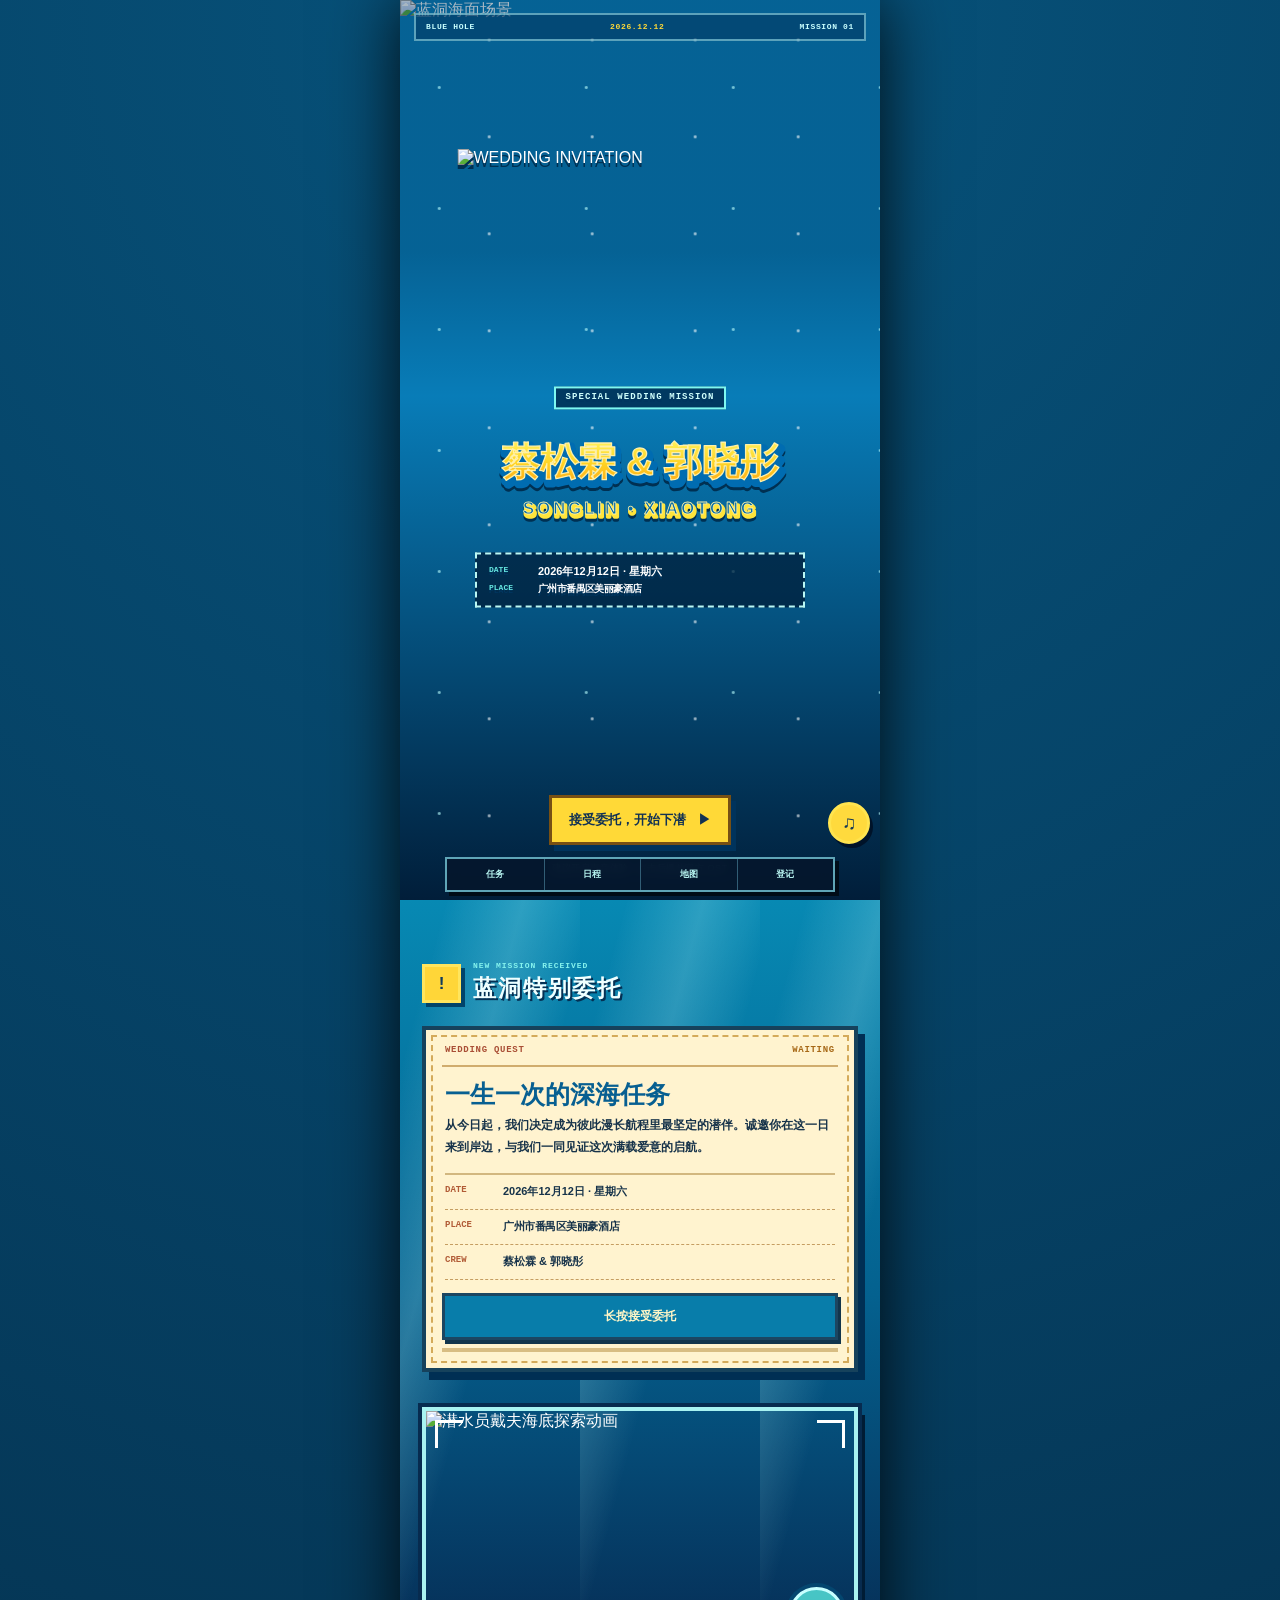
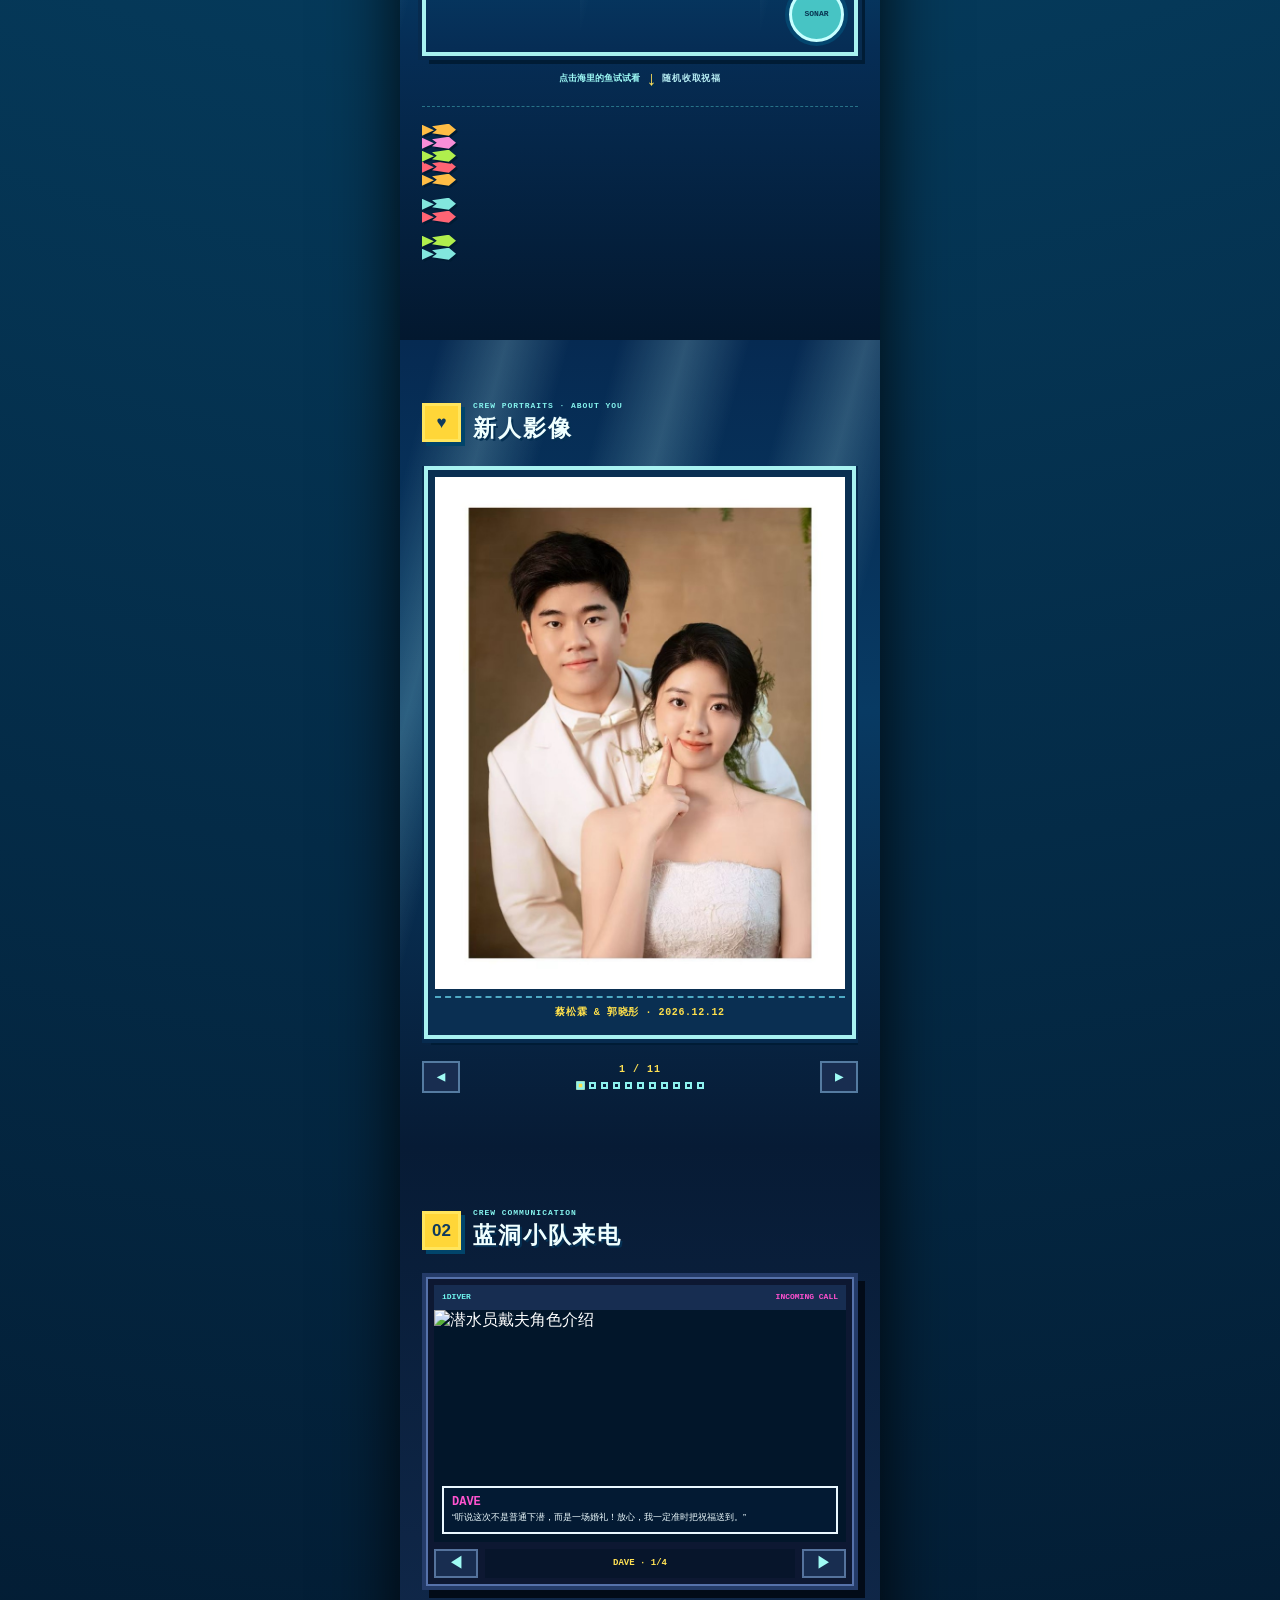
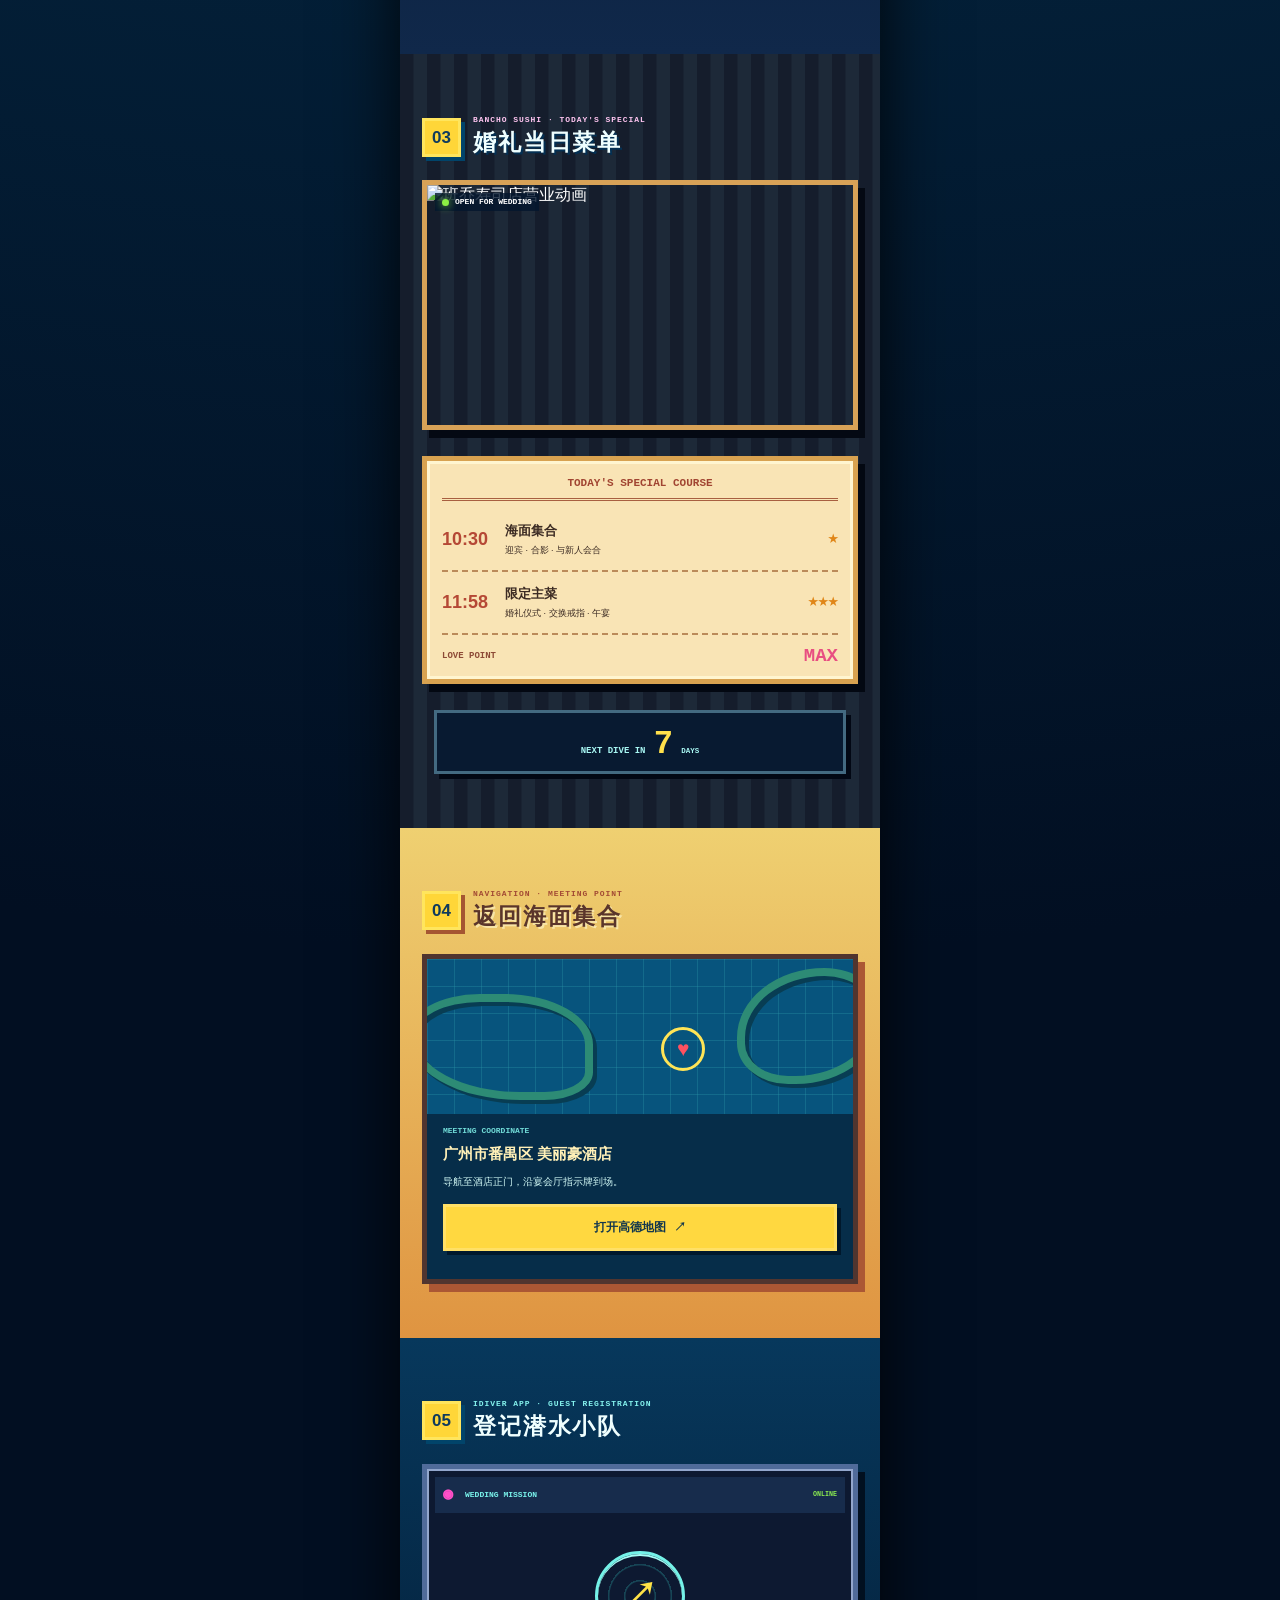
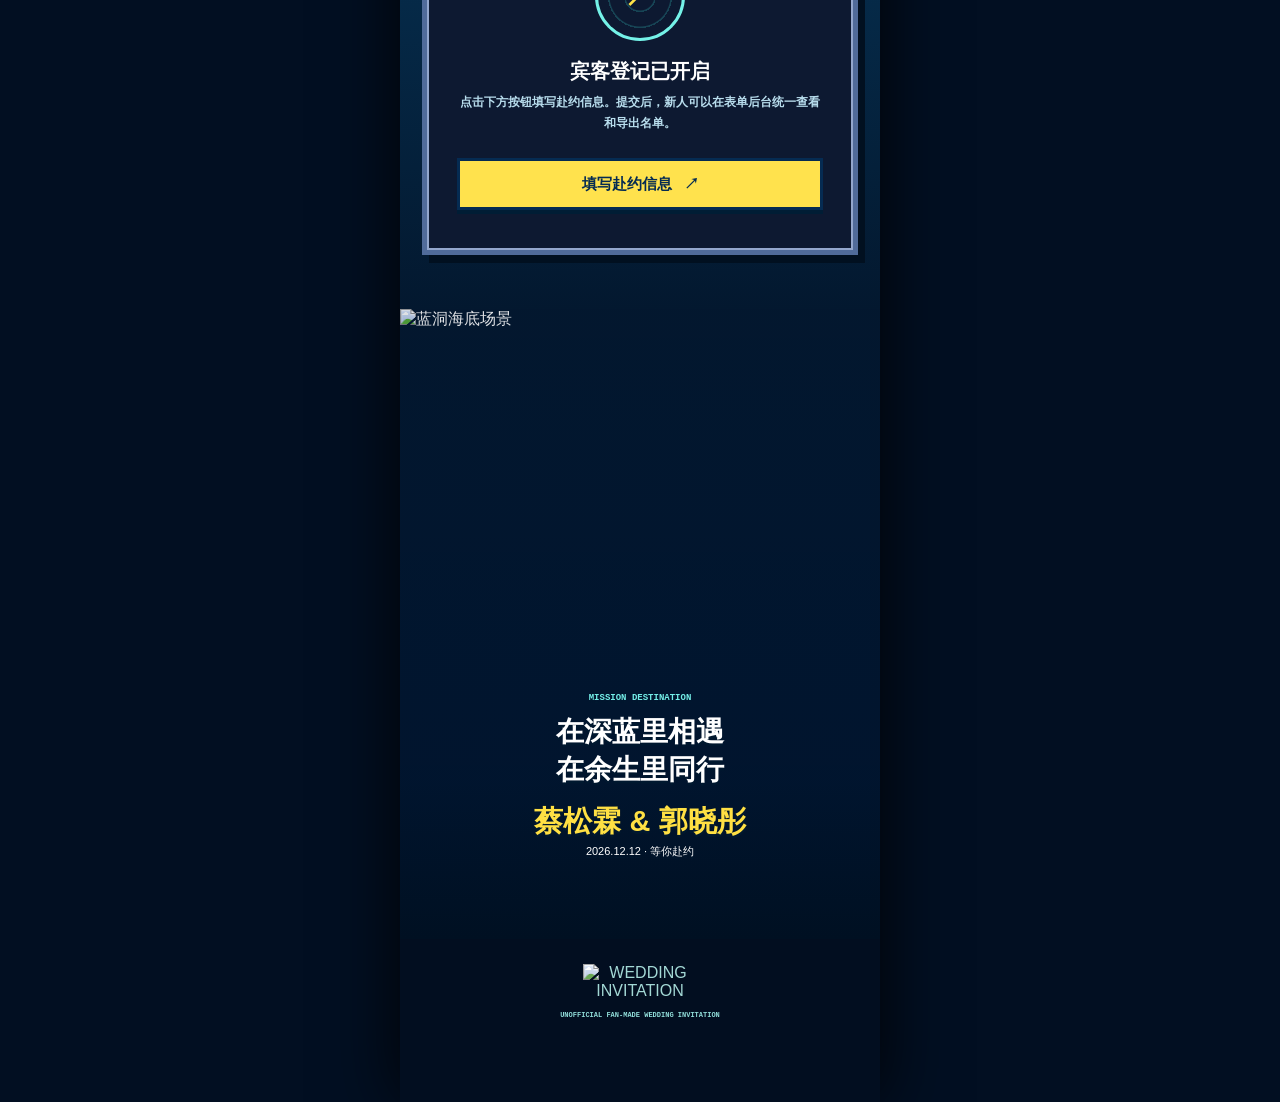
==== index.html @ 39862349 "feat: 相册扩充至 11 张并按场景顺序重排" ====
<!doctype html>
<html lang="zh-CN">
  <head>
    <meta charset="UTF-8" />
    <meta name="viewport" content="width=device-width, initial-scale=1.0, viewport-fit=cover" />
    <meta name="theme-color" content="#041a33" />
    <meta name="description" content="蓝洞特别委托：一份潜水冒险主题的互动婚礼邀请函。" />
    <meta property="og:type" content="website" />
    <meta property="og:title" content="BLUE HOLE WEDDING｜互动婚礼请柬" />
    <meta property="og:description" content="潜入蓝洞，接受一场关于爱与相聚的特别委托。" />
    <meta property="og:url" content="https://moyaakov.github.io/dave-diver-wedding-invitation/" />
    <meta property="og:image" content="https://moyaakov.github.io/dave-diver-wedding-invitation/assets/wedding-invitation-logo.png" />
    <meta property="og:image:alt" content="WEDDING INVITATION" />
    <meta name="twitter:card" content="summary_large_image" />
    <meta name="twitter:title" content="BLUE HOLE WEDDING｜互动婚礼请柬" />
    <meta name="twitter:description" content="潜入蓝洞，接受一场关于爱与相聚的特别委托。" />
    <meta name="twitter:image" content="https://moyaakov.github.io/dave-diver-wedding-invitation/assets/wedding-invitation-logo.png" />
    <title>BLUE HOLE WEDDING｜互动婚礼请柬</title>
    <link rel="canonical" href="https://moyaakov.github.io/dave-diver-wedding-invitation/" />
    <link rel="icon" type="image/png" href="./assets/wedding-invitation-logo.png" />
    <link rel="stylesheet" href="./style.css" />
    <script type="module" src="./app.js"></script>
  </head>
  <body>
    <main class="phone-shell">
      <section class="hero" id="top">
        <img class="hero-art" src="./assets/dave-key-art-clean.png" alt="蓝洞海面场景" />
        <div class="hero-shade"></div><div class="surface-glitter" aria-hidden="true"></div>
        <div class="hero-hud"><span>BLUE HOLE</span><b>2026.12.12</b><span>MISSION 01</span></div>
        <div class="hero-brand"><img src="./assets/wedding-invitation-logo.png" alt="WEDDING INVITATION" /></div>
        <div class="hero-copy">
          <p class="mission-code">SPECIAL WEDDING MISSION</p>
          <img class="hero-names" src="./assets/demo-wedding-names.svg" alt="蔡松霖与郭晓彤，Songlin 与 Xiaotong" />
          <div class="mission-ticket"><span>DATE</span><b>2026年12月12日 · 星期六</b><span>PLACE</span><b class="hero-venue">广州市番禺区美丽豪酒店</b></div>
        </div>
        <button class="dive-button" id="start-mission" type="button"><span>接受委托，开始下潜</span><b>▶</b></button>
        <p class="start-note">建议开启声音体验 · 点击后播放官方 OST</p>
      </section>

      <div class="game-hud" aria-hidden="true">
        <div class="depth"><small>DEPTH</small><b id="depth-value">0</b><span>M</span></div>
        <div class="oxygen"><span>O₂</span><i><b id="oxygen-fill"></b></i></div>
        <div class="caught"><span>🐟</span><b id="fish-count">0</b><small>/ 5</small></div>
      </div>

      <section class="underwater story-section" id="briefing">
        <div class="water-rays" aria-hidden="true"></div><div class="bubble-field" aria-hidden="true"></div>
        <header class="section-title reveal"><span>!</span><div><p>NEW MISSION RECEIVED</p><h2>蓝洞特别委托</h2></div></header>
        <article class="mission-card reveal">
          <div class="card-top"><span>WEDDING QUEST</span><b id="quest-status">WAITING</b></div>
          <h3>一生一次的深海任务</h3>
          <p>从今日起，我们决定成为彼此漫长航程里最坚定的潜伴。诚邀你在这一日来到岸边，与我们一同见证这次满载爱意的启航。</p>
          <dl><div><dt>DATE</dt><dd>2026年12月12日 · 星期六</dd></div><div><dt>PLACE</dt><dd class="venue-one-line">广州市番禺区美丽豪酒店</dd></div><div><dt>CREW</dt><dd>蔡松霖 & 郭晓彤</dd></div></dl>
          <button class="accept-button" id="accept-quest" type="button">长按接受委托</button><div class="hold-progress" aria-hidden="true"><i></i></div>
        </article>
        <div class="mission-complete" id="mission-complete" role="status" aria-live="polite"><b>MISSION ACCEPTED</b><span>赴约任务已加入清单</span></div>
        <div class="exploration-frame reveal">
          <img src="./assets/sea-exploration.webp" alt="潜水员戴夫海底探索动画" /><div class="camera-corners" aria-hidden="true"></div>
          <button class="sonar-button" id="sonar-button" type="button" aria-label="释放声呐">SONAR</button><div class="sonar-field" aria-hidden="true"></div>
        </div>
        <p class="scene-caption reveal fish-caption">点击海里的鱼试试看 <b class="fish-arrow" aria-hidden="true">↓</b><small>随机收取祝福</small></p><div class="fish-field" id="fish-field" aria-label="可以捕捉的像素鱼"></div>
      </section>

      <section class="album-section story-section" id="album">
        <div class="water-rays" aria-hidden="true"></div>
        <header class="section-title reveal"><span>♥</span><div><p>CREW PORTRAITS · ABOUT YOU</p><h2>新人影像</h2></div></header>
        <div class="album-frame reveal">
          <div class="album-track" id="album-track" role="region" aria-label="新人照片，可左右滑动" tabindex="0">
            <figure class="album-slide" style="--photo-position:center 22%"><img src="./assets/couple-portrait.jpg" alt="蔡松霖与郭晓彤的近景婚纱合影" loading="lazy" decoding="async" /><figcaption>蔡松霖 &amp; 郭晓彤 · 2026.12.12</figcaption></figure>
            <figure class="album-slide" style="--photo-position:center 25%"><img src="./assets/couple-bouquet.webp" alt="蔡松霖与郭晓彤手持捧花的室内合影" loading="lazy" decoding="async" /><figcaption>花与绿意 · 与你同行</figcaption></figure>
            <figure class="album-slide" style="--photo-position:center 35%"><img src="./assets/couple-chapel.webp" alt="蔡松霖与郭晓彤在白色教堂布景前的婚纱照" loading="lazy" decoding="async" /><figcaption>白色教堂 · 一生一次</figcaption></figure>
            <figure class="album-slide" style="--photo-position:center 25%"><img src="./assets/couple-standing.jpg" alt="蔡松霖与郭晓彤并肩而立的婚纱照" loading="lazy" decoding="async" /><figcaption>并肩 · 等你赴约</figcaption></figure>
            <figure class="album-slide" style="--photo-position:center 25%"><img src="./assets/couple-arch-lean.webp" alt="蔡松霖与郭晓彤在双拱窗前相依的婚纱照" loading="lazy" decoding="async" /><figcaption>拱窗下的约定</figcaption></figure>
            <figure class="album-slide" style="--photo-position:center 35%"><img src="./assets/couple-clocktower.webp" alt="蔡松霖与郭晓彤在钟楼建筑前的婚纱照" loading="lazy" decoding="async" /><figcaption>钟楼前 · 定格此刻</figcaption></figure>
            <figure class="album-slide" style="--photo-position:center 25%"><img src="./assets/couple-arch-seated.webp" alt="蔡松霖与郭晓彤坐在双拱窗长椅上的婚纱照" loading="lazy" decoding="async" /><figcaption>长椅上的午后</figcaption></figure>
            <figure class="album-slide" style="--photo-position:center 25%"><img src="./assets/couple-play.jpg" alt="蔡松霖与郭晓彤互相指着的俏皮婚纱照" loading="lazy" decoding="async" /><figcaption>一点俏皮 · 十分欢喜</figcaption></figure>
            <figure class="album-slide" style="--photo-position:center 40%"><img src="./assets/couple-curtain.webp" alt="郭晓彤拖着长纱裙摆与蔡松霖的背影合影" loading="lazy" decoding="async" /><figcaption>白纱漫过台阶</figcaption></figure>
            <figure class="album-slide" style="--photo-position:center 30%"><img src="./assets/bride-lawn.webp" alt="郭晓彤在草坪上扬起头纱的婚纱照" loading="lazy" decoding="async" /><figcaption>草坪上 · 风也祝福</figcaption></figure>
            <figure class="album-slide" style="--photo-position:center 30%"><img src="./assets/bride-fridge.webp" alt="郭晓彤手持鲜花站在布满花的冰箱前" loading="lazy" decoding="async" /><figcaption>把花和欢喜都藏进日常</figcaption></figure>
          </div>
        </div>
        <div class="album-controls reveal">
          <button class="album-arrow album-prev" type="button" data-album="prev" aria-label="上一张照片">◀</button>
          <div><output id="album-index" aria-live="polite">1 / 11</output><div class="album-dots" id="album-dots" aria-hidden="true"></div></div>
          <button class="album-arrow album-next" type="button" data-album="next" aria-label="下一张照片">▶</button>
        </div>
      </section>

      <section class="crew-section story-section" id="crew">
        <header class="section-title reveal"><span>02</span><div><p>CREW COMMUNICATION</p><h2>蓝洞小队来电</h2></div></header>
        <div class="crew-phone reveal">
          <div class="phone-top"><span>iDIVER</span><b>INCOMING CALL</b></div>
          <div class="crew-slides" id="crew-slides">
            <article class="crew-slide is-active" data-name="DAVE"><img src="./assets/dave-character.webp" alt="潜水员戴夫角色介绍" /><p><b>DAVE</b>“听说这次不是普通下潜，而是一场婚礼！放心，我一定准时把祝福送到。”</p></article>
            <article class="crew-slide" data-name="BANCHO"><img src="./assets/bancho.webp" alt="班乔角色介绍" /><p><b>BANCHO</b>“真正重要的日子，值得一席认真准备的料理。今日菜单：幸福，无限供应。”</p></article>
            <article class="crew-slide" data-name="COBRA"><img src="./assets/cobra.webp" alt="柯布拉角色介绍" /><p><b>COBRA</b>“船已备好，坐标已确认。12月12日，我们在番禺美丽豪酒店集合！”</p></article>
            <article class="crew-slide" data-name="BACON"><img src="./assets/bacon.webp" alt="培根博士角色介绍" /><p><b>DR. BACON</b>“根据我的研究，这将是蓝洞幸福指数最高的一天。请务必亲自参与观察。”</p></article>
          </div>
          <div class="crew-controls"><button type="button" data-crew="prev" aria-label="上一位小队成员">◀</button><output id="crew-name">DAVE · 1/4</output><button type="button" data-crew="next" aria-label="下一位小队成员">▶</button></div>
        </div>
      </section>

      <section class="schedule-section story-section" id="schedule">
        <header class="section-title light reveal"><span>03</span><div><p>BANCHO SUSHI · TODAY'S SPECIAL</p><h2>婚礼当日菜单</h2></div></header>
        <div class="restaurant-screen reveal"><img src="./assets/sushi-service.webp" alt="班乔寿司店营业动画" /><div class="restaurant-status"><i></i><span>OPEN FOR WEDDING</span></div></div>
        <div class="menu-board reveal">
          <p class="board-title">TODAY'S SPECIAL COURSE</p>
          <article><time>10:30</time><div><b>海面集合</b><span>迎宾 · 合影 · 与新人会合</span></div><strong>★</strong></article>
          <article><time>11:58</time><div><b>限定主菜</b><span>婚礼仪式 · 交换戒指 · 午宴</span></div><strong>★★★</strong></article>
          <div class="menu-total"><span>LOVE POINT</span><b>MAX</b></div>
        </div>
        <div class="countdown-card reveal"><span>NEXT DIVE IN</span><b id="days-count">--</b><small>DAYS</small></div>
      </section>

      <section class="arrival story-section" id="arrival">
        <header class="section-title reveal"><span>04</span><div><p>NAVIGATION · MEETING POINT</p><h2>返回海面集合</h2></div></header>
        <article class="map-console reveal">
          <div class="map-grid" aria-hidden="true"></div><div class="map-pulse" aria-hidden="true"><i></i><b>♥</b></div>
          <p class="coordinate">MEETING COORDINATE</p><h3>广州市番禺区 美丽豪酒店</h3><p>导航至酒店正门，沿宴会厅指示牌到场。</p>
          <a href="https://uri.amap.com/search?keyword=%E7%BE%8E%E4%B8%BD%E8%B1%AA%E9%85%92%E5%BA%97%20%E7%95%AA%E7%A6%BA%E5%8C%BA%20%E5%B9%BF%E5%B7%9E" target="_blank" rel="noopener noreferrer">打开高德地图 <span>↗</span></a>
        </article>
      </section>

      <section class="rsvp-section story-section" id="rsvp">
        <header class="section-title reveal"><span>05</span><div><p>IDIVER APP · GUEST REGISTRATION</p><h2>登记潜水小队</h2></div></header>
        <div class="rsvp-phone reveal">
          <div class="app-bar"><span>◉</span><b>WEDDING MISSION</b><small>ONLINE</small></div>
          <form id="rsvp-form" novalidate>
            <p class="demo-notice">DEMO MODE · 登记内容只保存在当前浏览器，不会上传到服务器</p>
            <label><span>宾客姓名 <b>*</b></span><input name="guestName" maxlength="30" autocomplete="name" required placeholder="请输入姓名" /></label>
            <label><span>出席人数 <b>*</b></span><select name="partySize"><option value="1">1 人</option><option value="2">2 人</option><option value="3">3 人</option><option value="4">4 人</option><option value="5">5 人</option><option value="6">6 人</option></select></label>
            <fieldset id="accommodation-field"><legend>是否需要住宿 <b>*</b></legend><div class="choice-row"><label><input type="radio" name="needsAccommodation" value="no" checked /><span>不需要</span></label><label><input type="radio" name="needsAccommodation" value="yes" /><span>需要住宿</span></label></div></fieldset>
            <div class="date-fields" id="accommodation-dates" hidden><label><span>入住时间</span><input type="datetime-local" name="checkInAt" value="2030-09-30T14:00" /></label><label><span>退房时间</span><input type="datetime-local" name="checkOutAt" value="2030-10-01T12:00" /></label></div>
            <label><span>联系电话</span><input name="phone" maxlength="20" inputmode="tel" autocomplete="tel" placeholder="方便新人联系（选填）" /></label>
            <label><span>发送给新人的声呐留言</span><textarea name="message" maxlength="200" rows="4" placeholder="写一句祝福吧（选填）"></textarea><small><output id="message-count">0</output>/200</small></label>
            <p class="form-error" id="rsvp-error" role="alert" hidden></p><button class="submit-button" type="submit"><span>保存赴约信息</span><b>▶</b></button>
          </form>
          <div class="rsvp-success" id="rsvp-success" tabindex="-1" hidden><div class="success-radar"><i></i><b>✓</b></div><h3 id="rsvp-success-title">登记成功</h3><p id="rsvp-success-summary"></p><button id="rsvp-edit" type="button">修改登记信息</button></div>
          <div class="rsvp-external" id="rsvp-external" hidden><div class="success-radar"><i></i><b>↗</b></div><h3>宾客登记已开启</h3><p>点击下方按钮填写赴约信息。提交后，新人可以在表单后台统一查看和导出名单。</p><a id="rsvp-external-link" href="#" target="_blank" rel="noopener noreferrer">填写赴约信息 <span>↗</span></a></div>
        </div>
      </section>

      <section class="ending story-section"><img src="./assets/dave-dive.webp" alt="蓝洞海底场景" /><div class="ending-copy reveal"><p>MISSION DESTINATION</p><h2>在深蓝里相遇<br />在余生里同行</h2><b>蔡松霖 & 郭晓彤</b><span>2026.12.12 · 等你赴约</span></div></section>
      <footer><img src="./assets/wedding-invitation-logo.png" alt="WEDDING INVITATION" /><p>UNOFFICIAL FAN-MADE WEDDING INVITATION</p></footer>
    </main>

    <nav class="quick-nav" aria-label="快捷导航"><a href="#briefing">任务</a><a href="#schedule">日程</a><a href="#arrival">地图</a><a href="#rsvp">登记</a></nav>
    <div class="music-dock">
      <audio id="official-bgm" preload="metadata" loop playsinline src="https://audio-ssl.itunes.apple.com/itunes-assets/AudioPreview221/v4/81/7c/fc/817cfcb4-e07a-c9ee-21cc-2fe61ff00906/mzaf_12705664676681936623.plus.aac.p.m4a"></audio>
      <p id="music-hint">点击播放/关闭官方音乐</p><button id="music-toggle" type="button" aria-pressed="false" aria-label="播放官方背景音乐"><span>♫</span></button>
    </div>
  </body>
</html>
---- style.css ----
:root{--deep:#03162c;--navy:#062a4b;--sea:#027ba9;--cyan:#39e6e1;--yellow:#ffd937;--paper:#fff3cf;--pixel-shadow:4px 4px 0 #031a35}*{box-sizing:border-box}html{scroll-behavior:smooth;background:var(--deep)}body{margin:0;background:radial-gradient(circle at 50% 0,#07547d,#020f22 70%);color:#fff;font-family:"Arial Narrow","Microsoft YaHei",sans-serif;-webkit-font-smoothing:none}button,input,select,textarea{font:inherit}button,a{-webkit-tap-highlight-color:transparent}img{display:block;max-width:100%}.phone-shell{width:min(100%,480px);margin:auto;overflow:hidden;background:#063d66;box-shadow:0 0 65px #000d}.hero{position:relative;min-height:100svh;overflow:hidden;background:#087eba}.hero-art{position:absolute;inset:0;width:100%;height:100%;object-fit:cover}.hero-shade{position:absolute;inset:0;background:linear-gradient(#002c4d57 0 28%,#002d4d05 44%,#00152eea 100%)}.surface-glitter{position:absolute;inset:0;opacity:.6;background-image:radial-gradient(circle,#fff 0 1px,transparent 2px),radial-gradient(circle,#baffff 0 1px,transparent 2px);background-position:10% 11%,78% 19%;background-size:103px 97px,147px 121px;animation:glitter 2.4s steps(2) infinite}.hero-hud{position:absolute;z-index:2;top:max(13px,env(safe-area-inset-top));left:14px;right:14px;display:flex;justify-content:space-between;align-items:center;padding:8px 10px;border:2px solid #b6fbff80;color:#c9ffff;background:#023a6399;font:800 8px/1 monospace;letter-spacing:.08em}.hero-hud b{color:var(--yellow)}.hero-copy{position:absolute;z-index:2;top:49%;left:18px;right:18px;transform:translateY(-25%);text-align:center;text-shadow:0 3px #00365f}.official-logo{width:min(52vw,245px);margin:0 auto 9px;filter:drop-shadow(0 5px 0 #003052)}.mission-code{display:inline-block;margin:0;padding:5px 9px;border:2px solid #7ef8f1;color:#cffffc;background:#002f53db;font:900 9px/1 monospace;letter-spacing:.12em}.hero h1{margin:15px 0 7px;color:var(--yellow);font:900 clamp(36px,11.2vw,54px)/.9 Impact,"Arial Black",sans-serif;letter-spacing:.035em;-webkit-text-stroke:2px #8a5011;text-shadow:0 4px #ff992c,0 8px #052b52}.hero h1 span{color:#fff6b4;font-size:.62em;vertical-align:middle}.hero-cn{margin:0;color:#fff;font-size:15px;font-weight:900;letter-spacing:.16em}.mission-ticket{display:grid;grid-template-columns:42px 1fr;gap:4px 7px;width:min(92%,330px);margin:17px auto 0;padding:10px 12px;border:2px dashed #bbf8f4;background:#001d38bd;text-align:left}.mission-ticket span{color:#65e6e0;font:900 8px/1.5 monospace}.mission-ticket b{font-size:11px;line-height:1.3}.dive-button{position:absolute;z-index:4;bottom:max(55px,calc(env(safe-area-inset-bottom) + 48px));left:50%;display:flex;gap:12px;align-items:center;transform:translateX(-50%);width:max-content;padding:13px 17px;border:3px solid #775014;color:#123253;background:var(--yellow);box-shadow:5px 6px #00335c;font-size:13px;font-weight:900;cursor:pointer;animation:buttonPulse 1.5s steps(2) infinite}.start-note{position:absolute;z-index:3;bottom:max(25px,calc(env(safe-area-inset-bottom) + 17px));left:0;right:0;margin:0;color:#c7fbff;text-align:center;font-size:9px;letter-spacing:.06em}.game-hud{position:fixed;z-index:18;top:max(8px,env(safe-area-inset-top));left:50%;display:flex;align-items:center;justify-content:space-between;width:min(calc(100% - 16px),464px);padding:7px 10px;border:2px solid #8df2ef70;background:#001b36d9;backdrop-filter:blur(5px);transform:translateX(-50%) translateY(-140%);transition:transform .4s;pointer-events:none}.game-hud.is-visible{transform:translateX(-50%) translateY(0)}.depth,.caught{display:flex;align-items:baseline;color:#9af5f2;font:800 8px/1 monospace}.depth b{margin-left:5px;color:#fff;font-size:17px}.depth span,.caught small{margin-left:2px}.oxygen{display:flex;gap:6px;align-items:center;color:#f3f5dd;font:900 10px/1 monospace}.oxygen i{width:106px;height:10px;border:2px solid #fff;background:#3c4565}.oxygen b{display:block;width:100%;height:100%;background:linear-gradient(90deg,#8deb3a,#f9e931);transform-origin:left}.caught b{margin-left:5px;color:#fff;font-size:15px}.story-section{position:relative;padding:62px 22px 54px;overflow:hidden}.underwater{min-height:980px;background:linear-gradient(#0789b3 0,#04618f 38%,#062d55 72%,#03182f)}.water-rays{position:absolute;inset:0;background:linear-gradient(105deg,transparent 10%,#c6ffff32 27%,transparent 43%) 0 0/180px 100% repeat-x;animation:rays 9s linear infinite;pointer-events:none}.bubble-field i{position:absolute;bottom:-30px;width:8px;height:8px;border:2px solid #bffcff;border-radius:50%;opacity:.6;animation:rise var(--duration,7s) linear var(--delay,0s) infinite}.section-title{position:relative;z-index:2;display:flex;gap:12px;align-items:center;margin-bottom:22px}.section-title>span{display:grid;place-items:center;width:39px;height:39px;border:3px solid #ffe55d;color:#103b5d;background:#ffd638;box-shadow:4px 4px #01446a;font:900 17px/1 Impact,sans-serif}.section-title p{margin:0 0 3px;color:#85f3ee;font:900 8px/1 monospace;letter-spacing:.12em}.section-title h2{margin:0;color:#efffff;font-size:23px;letter-spacing:.08em;text-shadow:2px 2px #043053}.mission-card{position:relative;z-index:2;padding:16px;border:4px solid #16425c;color:#17334a;background:var(--paper);box-shadow:7px 8px #002f54}.mission-card::after{content:"";position:absolute;inset:5px;border:2px dashed #d4aa5a;pointer-events:none}.card-top{position:relative;z-index:1;display:flex;justify-content:space-between;padding:0 3px 10px;border-bottom:2px solid #d0ac6d;color:#a94e35;font:900 9px/1 monospace;letter-spacing:.08em}.card-top b{color:#a76816}.mission-card h3{position:relative;z-index:1;margin:15px 3px 8px;color:#075f91;font:900 25px/1 Impact,"Arial Black",sans-serif}.mission-card>p{position:relative;z-index:1;margin:0 3px 15px;font-size:12px;line-height:1.8;font-weight:700}.mission-card dl{position:relative;z-index:1;margin:0 3px;border-top:2px solid #d2b77f}.mission-card dl div{display:grid;grid-template-columns:52px 1fr;gap:6px;padding:9px 0;border-bottom:1px dashed #c59d61}.mission-card dt{color:#b15b36;font:900 9px/1.5 monospace}.mission-card dd{margin:0;font-size:11px;line-height:1.45;font-weight:900}.venue-one-line{white-space:nowrap;font-size:clamp(8.5px,2.45vw,11px)!important;letter-spacing:-.04em}.accept-button{position:relative;z-index:2;width:100%;margin-top:13px;padding:12px;border:3px solid #1c4661;color:#fff6c7;background:#087daa;box-shadow:3px 4px #12354c;font-size:12px;font-weight:900;cursor:pointer}.hold-progress{position:relative;z-index:2;height:4px;margin-top:8px;background:#d8bd83}.hold-progress i{display:block;width:0;height:100%;background:#23ad73}.mission-card.is-holding .hold-progress i{width:100%;transition:width 1s linear}.mission-card.is-accepted .accept-button{color:#144330;background:#87de4d}.mission-complete{position:fixed;z-index:40;top:42%;left:50%;display:flex;flex-direction:column;align-items:center;width:min(88%,350px);padding:18px 14px;border:4px solid #fff3a7;color:#fff;background:#092e51e8;box-shadow:0 0 0 5px #ffcc36,8px 9px #001229;opacity:0;transform:translate(-50%,-50%) scale(.7);pointer-events:none}.mission-complete.show{animation:missionPop 2.2s ease both}.mission-complete b{color:#ffe147;font:900 27px/1 Impact,sans-serif}.mission-complete span{margin-top:7px;font-size:11px}.exploration-frame{position:relative;z-index:2;margin-top:35px;border:4px solid #a8f2f1;outline:4px solid #072b4f;box-shadow:7px 8px #001c35;overflow:hidden}.exploration-frame>img{width:100%;aspect-ratio:16/9;object-fit:cover}.camera-corners::before,.camera-corners::after{content:"";position:absolute;width:25px;height:25px;border-color:#fff;border-style:solid;top:9px}.camera-corners::before{left:9px;border-width:3px 0 0 3px}.camera-corners::after{right:9px;border-width:3px 3px 0 0}.sonar-button{position:absolute;right:10px;bottom:10px;width:55px;height:55px;border:3px solid #c6ffff;color:#083451;background:#58e9dfcc;border-radius:50%;box-shadow:0 0 0 4px #04466f;font:900 8px/1 monospace;cursor:pointer}.sonar-field{position:absolute;inset:0;pointer-events:none}.sonar-field i{position:absolute;left:50%;top:50%;width:30px;height:30px;border:3px solid #bcffff;border-radius:50%;transform:translate(-50%,-50%);animation:sonar 1s ease-out both}.scene-caption{position:relative;z-index:2;margin:14px 0 0;color:#9cf8f4;text-align:center;font:800 9px/1.4 monospace}.fish-field{position:relative;z-index:2;height:180px;margin-top:16px;border-top:1px dashed #53cfd270}.pixel-fish{position:absolute;display:block;width:42px;height:22px;border:0;background:transparent;filter:drop-shadow(2px 2px #001b33);cursor:pointer;animation:swim var(--swim,8s) linear infinite}.pixel-fish::before{content:"";position:absolute;left:10px;top:5px;width:24px;height:12px;background:var(--fish,#ffbd45);clip-path:polygon(0 20%,70% 0,100% 50%,70% 100%,0 80%,20% 50%)}.pixel-fish::after{content:"";position:absolute;left:0;top:6px;width:12px;height:11px;background:var(--fish,#ffbd45);clip-path:polygon(100% 50%,0 0,0 100%)}.pixel-fish.caught{animation:caught .55s ease-in forwards;pointer-events:none}.fish-unlock{position:absolute;inset:auto 0 8px;text-align:center;color:#ffe55b;font-weight:900;font-size:12px}.crew-section{background:linear-gradient(#071b35,#10284a);padding-bottom:64px}.crew-phone{position:relative;z-index:2;padding:8px;border:4px solid #243b68;background:#0d1832;box-shadow:7px 8px #020b18,inset 0 0 0 2px #5672aa}.phone-top{display:flex;justify-content:space-between;padding:8px 8px 9px;color:#6ff5ee;background:#172d51;font:900 8px/1 monospace}.phone-top b{color:#ff50d0;animation:blink 1s steps(2) infinite}.crew-slides{position:relative;aspect-ratio:1.777;background:#02162a;overflow:hidden}.crew-slide{position:absolute;inset:0;opacity:0;transform:translateX(10%);transition:opacity .25s,transform .25s;pointer-events:none}.crew-slide.is-active{opacity:1;transform:none;pointer-events:auto}.crew-slide img{width:100%;height:100%;object-fit:cover}.crew-slide p{position:absolute;left:8px;right:8px;bottom:8px;margin:0;padding:8px;border:2px solid #eaf8ff;color:#eefcff;background:#041b34e8;font-size:9px;line-height:1.5}.crew-slide p b{display:block;margin-bottom:3px;color:#ff54cf;font:900 12px/1 monospace}.crew-controls{display:grid;grid-template-columns:44px 1fr 44px;gap:7px;margin-top:7px}.crew-controls button{border:2px solid #55739d;color:#9ffbf4;background:#182d50}.crew-controls output{padding:10px;color:#ffe154;background:#07152b;text-align:center;font:900 9px/1 monospace}.schedule-section{background:repeating-linear-gradient(90deg,#151d2c 0 13px,#1d2938 14px 27px)}.section-title.light p{color:#ffc5f1}.restaurant-screen{position:relative;z-index:2;border:5px solid #d8a257;box-shadow:7px 8px #040913;overflow:hidden}.restaurant-screen img{width:100%;aspect-ratio:16/9;object-fit:cover}.restaurant-status{position:absolute;left:8px;top:8px;display:flex;gap:6px;align-items:center;padding:5px 7px;color:#fff;background:#03162dcc;font:900 8px/1 monospace}.restaurant-status i{width:7px;height:7px;background:#8cf044;border-radius:50%;box-shadow:0 0 8px #8cf044}.menu-board{position:relative;z-index:2;margin-top:26px;padding:17px 15px 13px;border:5px solid #d8a250;color:#3c2b23;background:#f9e4b5;box-shadow:7px 8px #030812,inset 0 0 0 3px #fff5d0}.board-title{margin:0 0 8px;padding-bottom:9px;border-bottom:3px double #a85f40;color:#a14532;text-align:center;font:900 11px/1 monospace}.menu-board article{display:grid;grid-template-columns:54px 1fr auto;gap:9px;align-items:center;padding:13px 0;border-bottom:2px dashed #bb8a59}.menu-board time{color:#b54835;font:900 18px/1 Impact,sans-serif}.menu-board article b{display:block;font-size:13px}.menu-board article span{display:block;margin-top:4px;font-size:9px}.menu-board strong{color:#e08618;font-size:10px}.menu-total{display:flex;justify-content:space-between;align-items:center;padding-top:12px;color:#8d4a36;font:900 9px/1 monospace}.menu-total b{color:#e84e81;font-size:19px}.countdown-card{position:relative;z-index:2;display:flex;align-items:baseline;justify-content:center;gap:9px;margin:26px 12px 0;padding:13px;border:3px solid #436a81;color:#a9f8f4;background:#081a31;box-shadow:5px 5px #020814;font:900 9px/1 monospace}.countdown-card b{color:#ffe04b;font:900 32px/1 Impact,sans-serif}.arrival{background:linear-gradient(#efd071,#df9441);color:#5a352b}.arrival .section-title p{color:#a24a34}.arrival .section-title h2{color:#5a352b;text-shadow:2px 2px #f7e4a6}.arrival .section-title>span{box-shadow:4px 4px #a55632}.map-console{position:relative;z-index:2;min-height:330px;padding:168px 16px 16px;border:5px solid #51352f;background:#062d49;box-shadow:7px 8px #ab5734;overflow:hidden}.map-grid{position:absolute;inset:0 0 auto;height:155px;background-color:#07547d;background-image:linear-gradient(#2a97a955 1px,transparent 1px),linear-gradient(90deg,#2a97a955 1px,transparent 1px);background-size:27px 27px}.map-grid::before,.map-grid::after{content:"";position:absolute;border:8px solid #2d8b75;filter:drop-shadow(4px 4px #083d53)}.map-grid::before{left:-20px;top:35px;width:170px;height:90px;border-radius:45% 55% 30% 70%}.map-grid::after{right:-30px;top:9px;width:130px;height:100px;border-radius:60% 40% 60% 35%}.map-pulse{position:absolute;z-index:2;left:55%;top:68px;width:44px;height:44px}.map-pulse i{position:absolute;inset:0;border:3px solid #ffe456;border-radius:50%;animation:mapPulse 1.7s ease-out infinite}.map-pulse b{position:absolute;inset:0;display:grid;place-items:center;color:#ff5160;font-size:21px}.coordinate{margin:0;color:#72ddd9;font:900 8px/1 monospace}.map-console h3{margin:8px 0 10px;color:#fff0b7;font-size:15px;line-height:1.5}.map-console>p:not(.coordinate){margin:0 0 15px;color:#d1f8f5;font-size:10px}.map-console a{display:flex;justify-content:center;align-items:center;gap:8px;padding:12px;border:3px solid #ffe066;color:#13374d;background:#ffd840;box-shadow:4px 4px #00182c;text-decoration:none;font-size:12px;font-weight:900}.rsvp-section{background:linear-gradient(#07385c,#03182f)}.rsvp-phone{position:relative;z-index:2;padding:8px;border:5px solid #506b9a;background:#0d1931;box-shadow:7px 8px #011020,inset 0 0 0 2px #93a7cd}.app-bar{display:grid;grid-template-columns:22px 1fr auto;align-items:center;padding:10px 8px;color:#7af4ec;background:#172c4c;font:900 8px/1 monospace}.app-bar span{color:#ff4fc8;font-size:16px}.app-bar small{color:#8beb50}.rsvp-phone form{padding:16px 13px 14px;color:#e8ffff;background:linear-gradient(#0d3153,#082542)}.rsvp-phone form>label,.date-fields label{display:block;margin-bottom:14px}.rsvp-phone label>span,.rsvp-phone legend{display:block;margin-bottom:6px;color:#8feeea;font:900 9px/1.3 monospace}.rsvp-phone label>span b,.rsvp-phone legend b{color:#ff5e77}.rsvp-phone input,.rsvp-phone select,.rsvp-phone textarea{width:100%;padding:11px;border:2px solid #557ba1;border-radius:0;outline:none;color:#efffff;background:#061a31;box-shadow:inset 3px 3px #020e1c;font-size:12px}.rsvp-phone input:focus,.rsvp-phone select:focus,.rsvp-phone textarea:focus{border-color:#7ff7ef}.rsvp-phone [aria-invalid="true"]{border-color:#ff5d65!important}.rsvp-phone textarea{resize:vertical}.rsvp-phone label>small{display:block;margin-top:4px;color:#739ab7;text-align:right;font:800 8px/1 monospace}.rsvp-phone fieldset{margin:0 0 14px;padding:0;border:0}.choice-row{display:grid;grid-template-columns:1fr 1fr;gap:8px}.choice-row label{margin:0}.choice-row input{position:absolute;opacity:0}.choice-row span{display:block!important;margin:0!important;padding:10px;border:2px solid #557ba1;color:#cceff3!important;background:#071b33;text-align:center}.choice-row input:checked+span{border-color:#ffe04c;color:#18384d!important;background:#ffe04c}.date-fields{display:grid;grid-template-columns:1fr 1fr;gap:9px}.date-fields label{min-width:0}.date-fields input{padding:9px 5px;font-size:9px}.form-error{margin:0 0 12px;padding:9px;border:2px solid #ff6a6e;color:#ffd4d4;background:#4c1727;font-size:10px}.submit-button{display:flex;justify-content:space-between;width:100%;padding:13px 15px;border:3px solid #79601b;color:#173751;background:#ffe046;box-shadow:4px 5px #020f20;font-size:12px;font-weight:900}.submit-button:disabled{opacity:.6}.rsvp-success{padding:31px 17px;color:#eaffff;background:#082746;text-align:center}.success-radar{position:relative;width:90px;height:90px;margin:0 auto 18px;border:3px solid #74f2e8;border-radius:50%;background:repeating-radial-gradient(circle,transparent 0 14px,#32bdb944 15px 16px)}.success-radar i{position:absolute;inset:0;border-top:2px solid #a6fff7;border-radius:50%;animation:spin 2s linear infinite}.success-radar b{position:absolute;inset:0;display:grid;place-items:center;color:#ffe347;font-size:34px}.rsvp-success h3{margin:0;color:#ffe04c;font-size:20px}.rsvp-success p{font-size:11px;line-height:1.7}.rsvp-success button{padding:10px 15px;border:2px solid #75e9e4;color:#dffffc;background:#0a4867}.ending{min-height:630px;padding:0;background:#03182f}.ending>img{position:absolute;inset:0;width:100%;height:100%;object-fit:cover}.ending::after{content:"";position:absolute;inset:0;background:linear-gradient(#00122c1f,#00142edb 75%,#001022)}.ending-copy{position:absolute;z-index:2;left:22px;right:22px;bottom:80px;text-align:center;text-shadow:0 3px #00182f}.ending-copy p{margin:0 0 10px;color:#74eee8;font:900 9px/1 monospace}.ending-copy h2{margin:0 0 18px;font-size:28px;line-height:1.35}.ending-copy b{display:block;color:#ffe043;font:900 29px/1 Impact,sans-serif}.ending-copy span{display:block;margin-top:8px;font-size:11px}footer{padding:25px 20px calc(82px + env(safe-area-inset-bottom));color:#91ddd9;background:#020e20;text-align:center}footer img{width:115px;margin:0 auto 10px;filter:grayscale(.3)}footer p{margin:0;font:800 7px/1.5 monospace}.quick-nav{position:fixed;z-index:20;left:50%;bottom:max(8px,env(safe-area-inset-bottom));display:grid;grid-template-columns:repeat(4,1fr);width:min(calc(100% - 88px),390px);border:2px solid #5fa5b7;background:#05172de8;box-shadow:4px 4px #0009;transform:translateX(-50%);backdrop-filter:blur(7px)}.quick-nav a{padding:9px 3px;color:#b8f6f2;text-align:center;text-decoration:none;font-size:9px;font-weight:900}.quick-nav a+a{border-left:1px solid #315d75}.music-dock{position:fixed;z-index:30;right:max(10px,calc((100vw - 480px)/2 + 10px));bottom:max(10px,env(safe-area-inset-bottom))}.music-dock>p{position:absolute;right:0;bottom:106px;width:max-content;margin:0;padding:7px 9px;border:2px solid #ffe05a;color:#173650;background:#fff1bd;box-shadow:3px 3px #00162c;font-size:9px;font-weight:900;transition:.25s}.music-dock>p::after{content:"";position:absolute;right:16px;bottom:-8px;border-width:7px 6px 0;border-style:solid;border-color:#ffe05a transparent transparent}.music-dock>p.is-hidden{opacity:0;transform:translateY(8px);pointer-events:none}.music-dock>button{display:grid;place-items:center;width:42px;height:42px;border:3px solid #ffe44f;color:#173954;background:#ffda3d;border-radius:50%;box-shadow:3px 4px #001329;font-size:19px}.music-dock>button.playing{color:#fff;background:#e835a9;animation:musicPulse 1.3s ease-in-out infinite}.music-player{position:absolute;right:0;bottom:52px;width:min(300px,calc(100vw - 28px));padding:7px;border:3px solid #70eae3;background:#061a31;box-shadow:6px 7px #000b}.music-player>div:first-child{display:flex;flex-direction:column;padding:3px 34px 8px 3px;color:#fff;font-size:9px}.music-player>div:first-child b{color:#ffe046;font:900 10px/1 monospace}.music-player>div:first-child span{margin-top:3px;color:#a5e8e4}.music-player>button{position:absolute;right:7px;top:7px;width:27px;height:27px;border:2px solid #506d8b;color:#fff;background:#142d4b}.music-player iframe{display:block;width:100%;aspect-ratio:16/9;border:0}.album-section{background:linear-gradient(#062a52 0,#083a63 46%,#071b35 100%)}.album-frame{position:relative;z-index:2}.album-track{display:flex;overflow-x:auto;scroll-snap-type:x mandatory;scroll-behavior:smooth;overscroll-behavior-x:contain;-webkit-overflow-scrolling:touch;gap:12px;padding:0 2px 6px;scrollbar-width:none}.album-track::-webkit-scrollbar{display:none}.album-slide{flex:0 0 100%;margin:0;padding:7px;border:4px solid #a8f2f1;outline:4px solid #072b4f;background:#0a2f52;box-shadow:7px 8px #001c35;scroll-snap-align:center}.album-slide>img{width:100%;aspect-ratio:4/5;object-fit:cover;object-position:var(--photo-position,center 22%)}.album-slide>figcaption{margin-top:7px;padding:8px 6px;border-top:2px dashed #4ea9c4;color:#ffe04b;text-align:center;font:900 10px/1.4 monospace;letter-spacing:.06em}.album-arrow{display:grid;place-items:center;width:38px;height:32px;border:2px solid #557ba1;color:#9ffbf4;background:#182d50;font:900 13px/1 monospace;cursor:pointer}.album-controls{position:relative;z-index:2;display:grid;grid-template-columns:38px 1fr 38px;align-items:center;gap:8px;margin-top:16px}.album-controls>div{display:flex;flex-direction:column;align-items:center;gap:7px}.album-controls output{color:#ffe154;font:900 10px/1 monospace;letter-spacing:.1em}.album-dots{display:flex;flex-wrap:wrap;justify-content:center;gap:5px;max-width:100%}.album-dots i{display:block;width:7px;height:7px;border:2px solid #8df2ef;background:transparent;transition:background .25s,transform .25s}.album-dots i.is-active{background:#ffe04b;transform:scale(1.2)}.reveal{opacity:0;transform:translateY(20px);transition:opacity .65s,transform .65s}.reveal.is-visible{opacity:1;transform:none}@keyframes rise{to{transform:translateY(-1050px) translateX(23px);opacity:0}}@keyframes swim{from{transform:translateX(-65px)}to{transform:translateX(430px)}}@keyframes sonar{to{width:400px;height:400px;opacity:0}}@keyframes caught{to{transform:translateY(-75px) scale(.2) rotate(25deg);opacity:0}}@keyframes mapPulse{to{transform:scale(2.4);opacity:0}}@keyframes missionPop{0%{opacity:0;transform:translate(-50%,-50%) scale(.7)}15%,72%{opacity:1;transform:translate(-50%,-50%) scale(1)}100%{opacity:0;transform:translate(-50%,-60%) scale(1)}}@keyframes glitter{50%{opacity:.25}}@keyframes rays{to{background-position:180px 0}}@keyframes buttonPulse{50%{transform:translateX(-50%) translateY(2px)}}@keyframes blink{50%{opacity:.35}}@keyframes spin{to{transform:rotate(360deg)}}@keyframes musicPulse{50%{box-shadow:0 0 0 7px #ed3bad44,3px 4px #001329}}@media(prefers-reduced-motion:reduce){*{scroll-behavior:auto!important;animation-duration:.01ms!important;animation-iteration-count:1!important}.reveal{opacity:1;transform:none}}@media(max-width:360px){.story-section{padding-inline:16px}.album-slide>figcaption{font-size:9px}.mission-card dl div{grid-template-columns:45px 1fr}.venue-one-line{font-size:8px!important}.date-fields{grid-template-columns:1fr}.hero h1{font-size:35px}.oxygen i{width:76px}.crew-slide p{font-size:8px}.music-player{width:278px}}
[hidden]{display:none!important}
.music-player>p{margin:3px 3px 7px;color:#b9ece9;font-size:9px}.music-player>a{display:block;padding:8px;border:2px solid #506d8b;color:#ffe04b;background:#0d2946;text-align:center;text-decoration:none;font-size:9px;font-weight:900}
.official-logo{width:min(76vw,330px);filter:drop-shadow(0 4px 0 #003052)}.hero-venue{font-size:clamp(8px,2.45vw,10px)!important;letter-spacing:-.06em;white-space:nowrap}.fish-caption{display:flex;align-items:center;justify-content:center;gap:5px}.fish-caption small{color:#b8eff5;font-size:9px;letter-spacing:.08em}.fish-arrow{color:#ffe15a;font-size:20px;line-height:1;text-shadow:2px 2px 0 #003052;animation:fish-arrow-bounce .75s steps(2,end) infinite}.fish-blessing{position:absolute;z-index:6;max-width:160px;margin:0;padding:7px 9px;border:2px solid #003052;background:#fff2b8;color:#003052;box-shadow:3px 3px 0 #007a93;font-size:11px;font-weight:900;line-height:1.35;pointer-events:none;animation:blessing-pop 2.4s ease both}.fish-blessing::after{position:absolute;bottom:-7px;left:22px;width:10px;height:10px;border-right:2px solid #003052;border-bottom:2px solid #003052;background:#fff2b8;content:"";transform:rotate(45deg)}.music-dock{bottom:max(56px,calc(env(safe-area-inset-bottom) + 52px))}@keyframes fish-arrow-bounce{50%{transform:translateY(5px)}}@keyframes blessing-pop{0%{opacity:0;transform:translateY(12px) scale(.7)}14%,76%{opacity:1;transform:translateY(0) scale(1)}100%{opacity:0;transform:translateY(-20px) scale(.96)}}
.hero-brand{position:absolute;z-index:2;top:16.5%;left:50%;width:min(82vw,365px);transform:translateX(-50%);filter:drop-shadow(0 4px 0 #003052)}.hero-brand img{width:100%;height:auto}
.hero h1{display:flex;align-items:center;justify-content:center;gap:10px;white-space:nowrap}.hero h1 .name-word{display:block;color:var(--yellow);font:inherit;line-height:.9}.hero h1 .name-divider{display:block;color:#fff6b4;font-size:.62em;font-style:normal;line-height:1;transform:translateY(1px);-webkit-text-stroke:0;text-shadow:0 2px #052b52}
.hero .hero-cn-name{margin:15px 0 0;font-size:clamp(32px,9.8vw,46px);letter-spacing:.065em}.hero-en-name{display:flex;align-items:center;justify-content:center;gap:7px;margin:9px 0 0;color:#fff6b4;font:900 clamp(14px,4.25vw,18px)/1 Impact,"Arial Black",sans-serif;letter-spacing:.08em;text-shadow:0 2px #00365f}.hero-en-name b{font:inherit}.hero-en-name i{color:var(--yellow);font-size:.82em;font-style:normal;line-height:1;transform:translateY(1px)}
.hero .hero-cn-name{color:#fff6b4;font-family:"Arial Narrow","Microsoft YaHei",sans-serif;font-weight:900;-webkit-text-stroke:0;text-shadow:0 3px #00365f}.hero .hero-cn-name .name-word{color:#fff6b4;font-family:inherit}.hero .hero-cn-name .name-divider{color:#ffe35a;text-shadow:0 2px #00365f}.hero-en-name{color:var(--yellow);font-family:Impact,"Arial Black",sans-serif;-webkit-text-stroke:1px #8a5011;text-shadow:0 2px #ff992c,0 4px #052b52}.hero-en-name b{color:var(--yellow)}.hero-en-name i{color:#fff6b4;text-shadow:0 2px #052b52}
.accept-button{-webkit-user-select:none;user-select:none;-webkit-touch-callout:none;touch-action:manipulation}
.hero-names{width:min(70vw,310px);margin:15px auto 0;filter:drop-shadow(0 3px 0 #003052)}
.demo-notice{margin:0 0 15px;padding:9px;border:2px dashed #ffe04c;color:#ffe98b;background:#071b33;font:900 8px/1.6 monospace;text-align:center}
.rsvp-external{padding:38px 22px 32px;text-align:center}.rsvp-external h3{margin:17px 0 9px;color:#fff;font:900 20px/1.25 "Arial Narrow","Microsoft YaHei",sans-serif}.rsvp-external p{margin:0 0 22px;color:#b8dded;font:700 12px/1.8 monospace}.rsvp-external a{display:flex;align-items:center;justify-content:center;gap:12px;min-height:52px;border:3px solid #052b52;box-shadow:0 4px 0 #001d35;color:#052b52;background:#ffe24d;font:900 15px/1 "Arial Narrow","Microsoft YaHei",sans-serif;text-decoration:none}.rsvp-external a:focus-visible{outline:3px solid #fff;outline-offset:4px}
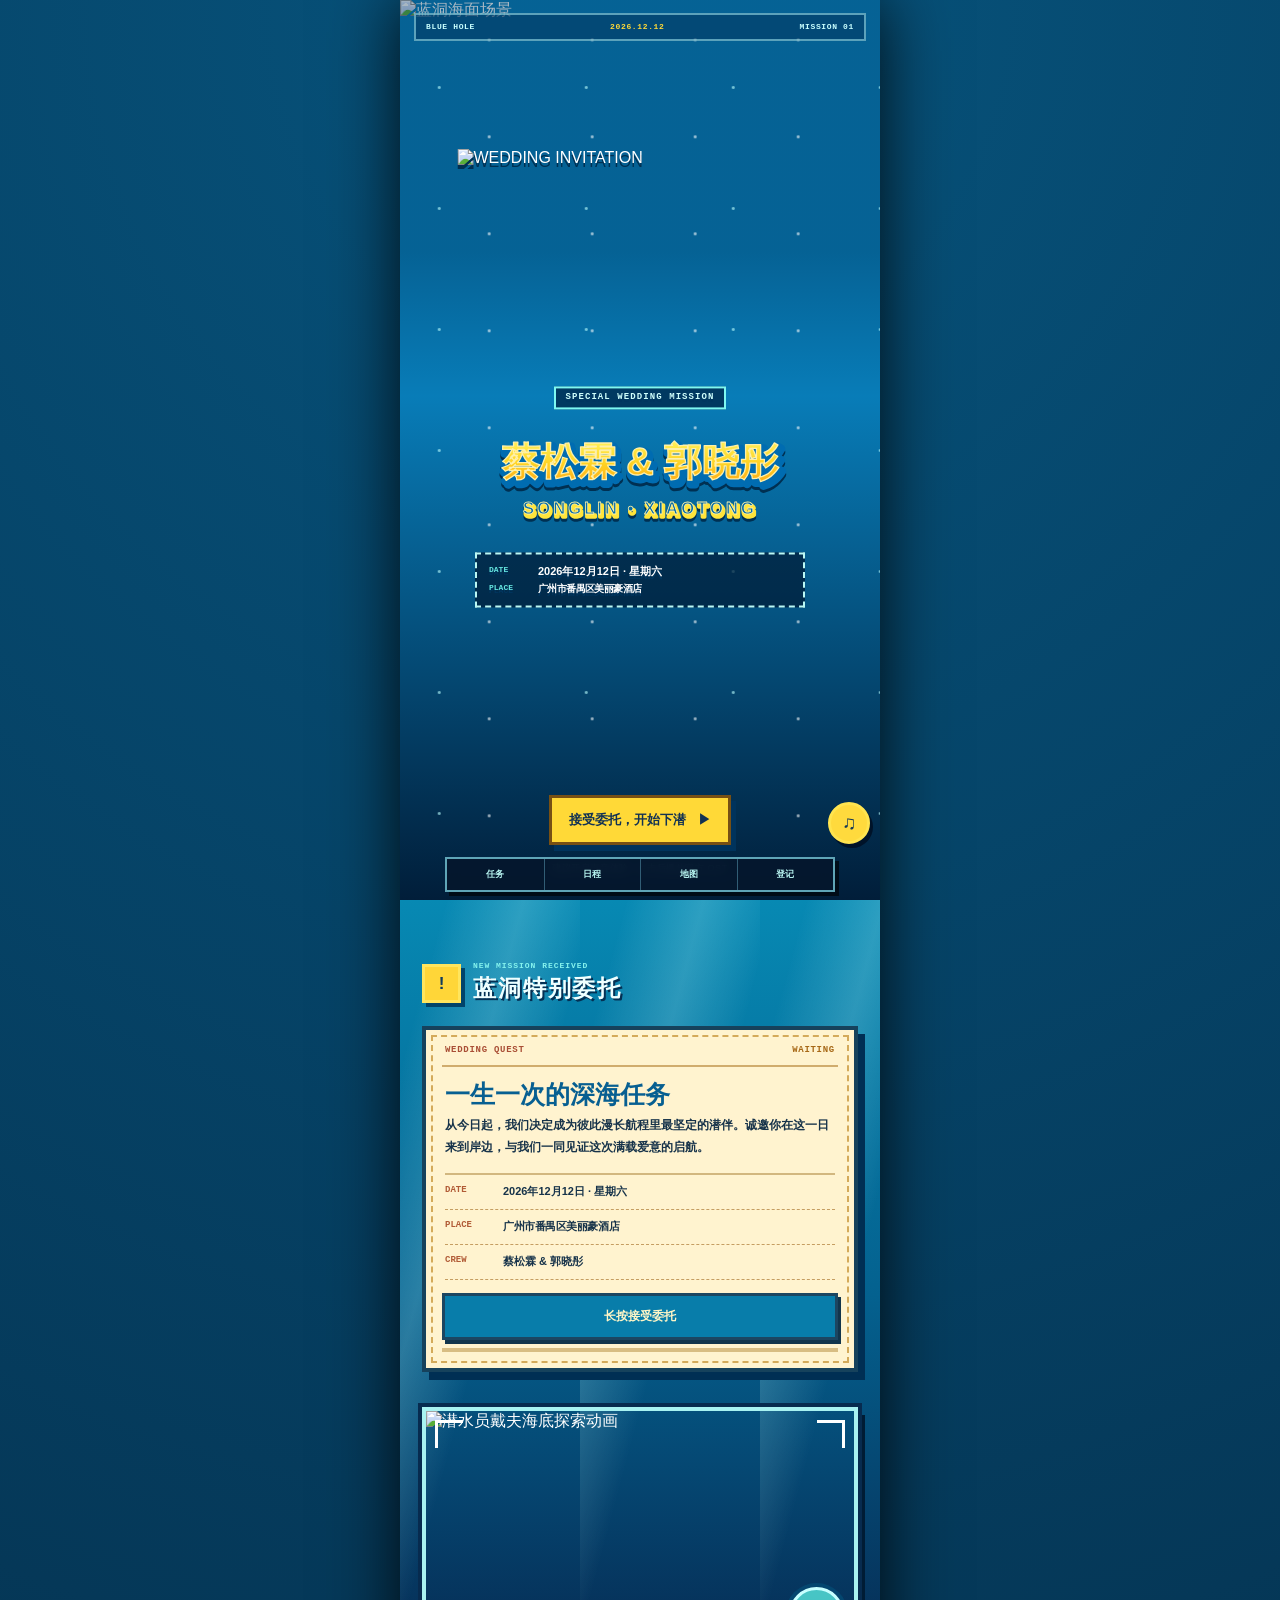
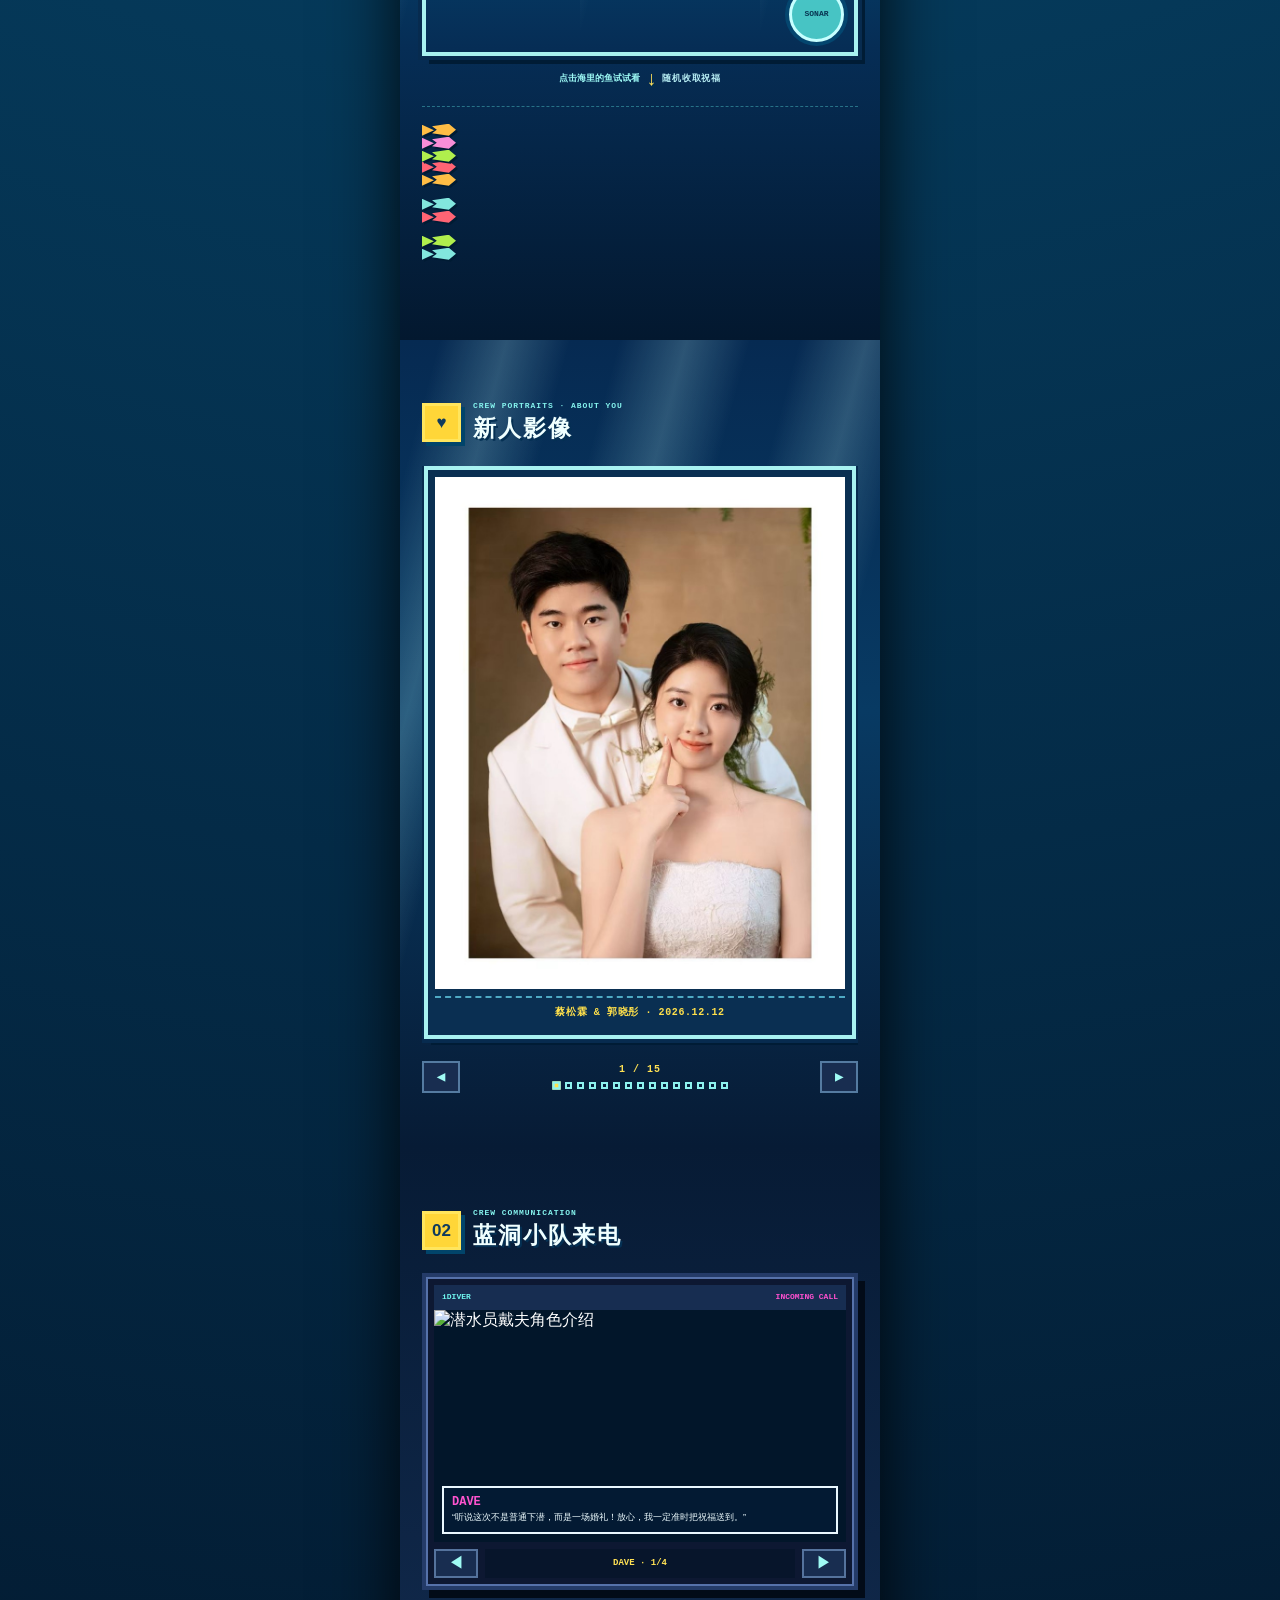
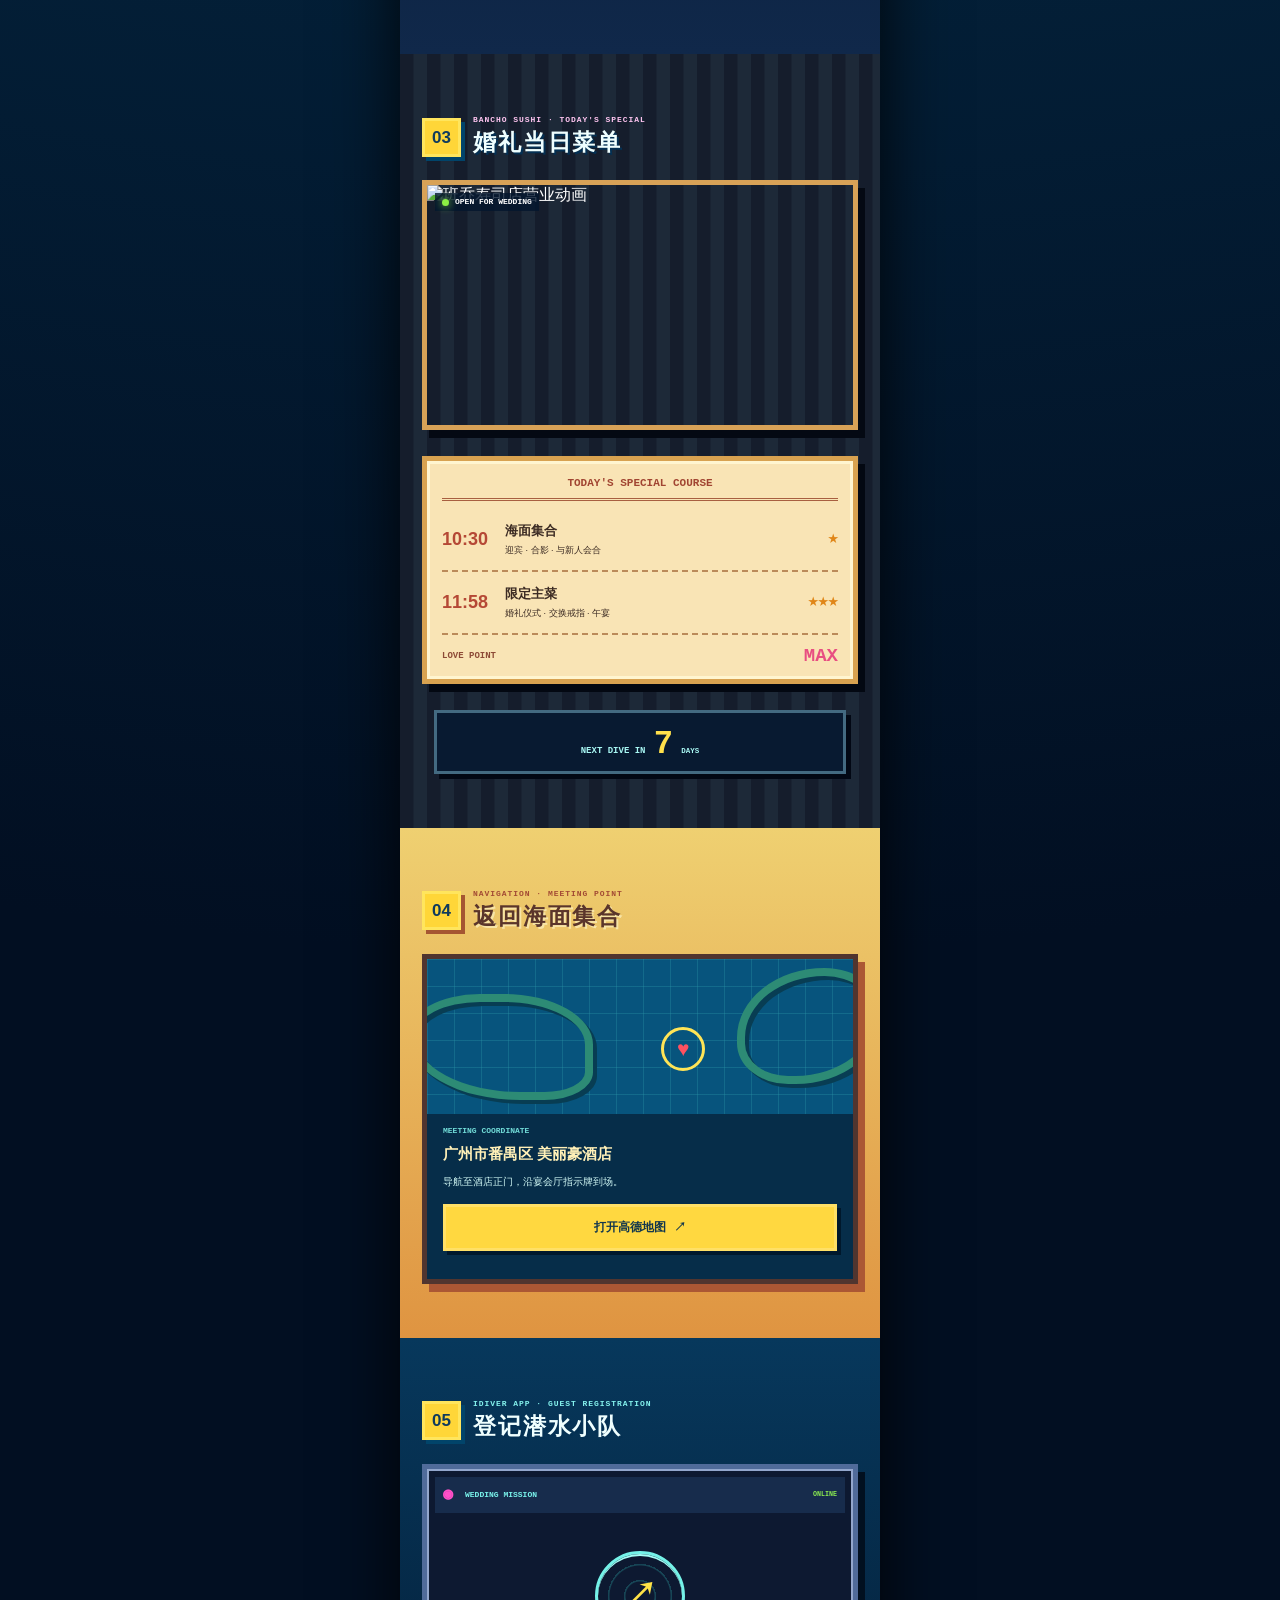
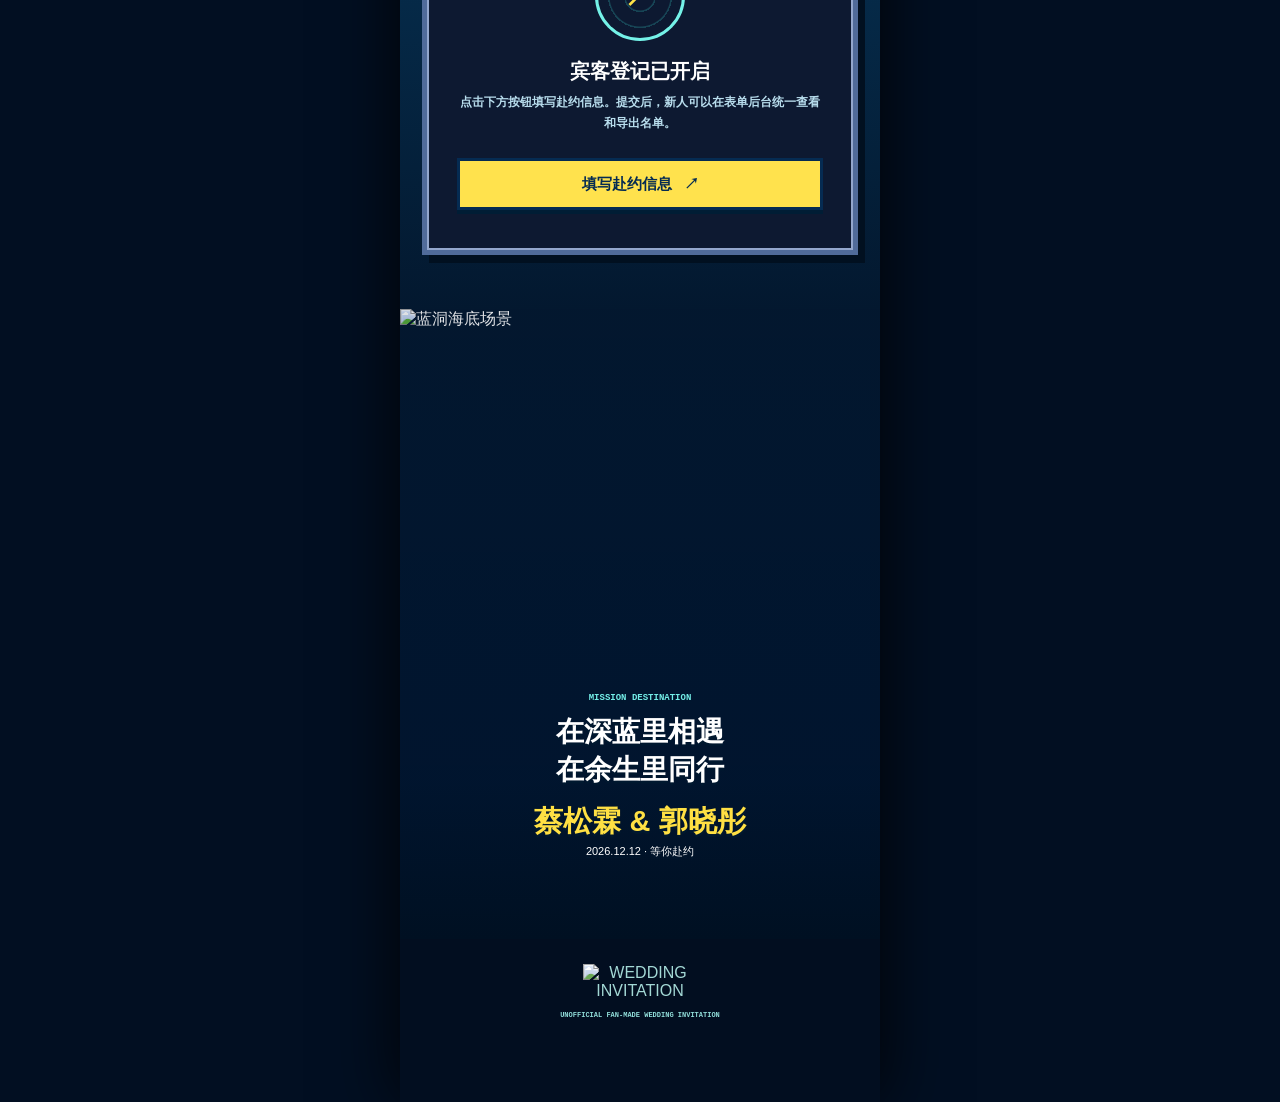
==== commit d64bbd2a: "feat: 补充 4 张婚纱照，相册扩充至 15 张" ====
--- a/index.html
+++ b/index.html
@@ -71,17 +71,21 @@
             <figure class="album-slide" style="--photo-position:center 35%"><img src="./assets/couple-chapel.webp" alt="蔡松霖与郭晓彤在白色教堂布景前的婚纱照" loading="lazy" decoding="async" /><figcaption>白色教堂 · 一生一次</figcaption></figure>
             <figure class="album-slide" style="--photo-position:center 25%"><img src="./assets/couple-standing.jpg" alt="蔡松霖与郭晓彤并肩而立的婚纱照" loading="lazy" decoding="async" /><figcaption>并肩 · 等你赴约</figcaption></figure>
             <figure class="album-slide" style="--photo-position:center 25%"><img src="./assets/couple-arch-lean.webp" alt="蔡松霖与郭晓彤在双拱窗前相依的婚纱照" loading="lazy" decoding="async" /><figcaption>拱窗下的约定</figcaption></figure>
+            <figure class="album-slide" style="--photo-position:center 42%"><img src="./assets/couple-clocktower-far.webp" alt="蔡松霖与郭晓彤牵手走过钟楼前的远景婚纱照" loading="lazy" decoding="async" /><figcaption>钟楼前 · 牵手走过</figcaption></figure>
             <figure class="album-slide" style="--photo-position:center 35%"><img src="./assets/couple-clocktower.webp" alt="蔡松霖与郭晓彤在钟楼建筑前的婚纱照" loading="lazy" decoding="async" /><figcaption>钟楼前 · 定格此刻</figcaption></figure>
             <figure class="album-slide" style="--photo-position:center 25%"><img src="./assets/couple-arch-seated.webp" alt="蔡松霖与郭晓彤坐在双拱窗长椅上的婚纱照" loading="lazy" decoding="async" /><figcaption>长椅上的午后</figcaption></figure>
             <figure class="album-slide" style="--photo-position:center 25%"><img src="./assets/couple-play.jpg" alt="蔡松霖与郭晓彤互相指着的俏皮婚纱照" loading="lazy" decoding="async" /><figcaption>一点俏皮 · 十分欢喜</figcaption></figure>
+            <figure class="album-slide" style="--photo-position:center 38%"><img src="./assets/couple-cake-wide.webp" alt="蔡松霖与郭晓彤在草坪上一起切蛋糕" loading="lazy" decoding="async" /><figcaption>草坪上 · 甜度满格</figcaption></figure>
+            <figure class="album-slide" style="--photo-position:center 35%"><img src="./assets/couple-cake-close.webp" alt="蔡松霖与郭晓彤在草坪上切蛋糕的近景" loading="lazy" decoding="async" /><figcaption>把这一刻分给你</figcaption></figure>
             <figure class="album-slide" style="--photo-position:center 40%"><img src="./assets/couple-curtain.webp" alt="郭晓彤拖着长纱裙摆与蔡松霖的背影合影" loading="lazy" decoding="async" /><figcaption>白纱漫过台阶</figcaption></figure>
             <figure class="album-slide" style="--photo-position:center 30%"><img src="./assets/bride-lawn.webp" alt="郭晓彤在草坪上扬起头纱的婚纱照" loading="lazy" decoding="async" /><figcaption>草坪上 · 风也祝福</figcaption></figure>
-            <figure class="album-slide" style="--photo-position:center 30%"><img src="./assets/bride-fridge.webp" alt="郭晓彤手持鲜花站在布满花的冰箱前" loading="lazy" decoding="async" /><figcaption>把花和欢喜都藏进日常</figcaption></figure>
+            <figure class="album-slide" style="--photo-position:center 32%"><img src="./assets/bride-fridge-back.webp" alt="郭晓彤背对镜头望向满是鲜花的冰箱" loading="lazy" decoding="async" /><figcaption>把欢喜藏进日常</figcaption></figure>
+            <figure class="album-slide" style="--photo-position:center 30%"><img src="./assets/bride-fridge.webp" alt="郭晓彤手持鲜花站在布满花的冰箱前" loading="lazy" decoding="async" /><figcaption>花与灯光 · 都是心意</figcaption></figure>
           </div>
         </div>
         <div class="album-controls reveal">
           <button class="album-arrow album-prev" type="button" data-album="prev" aria-label="上一张照片">◀</button>
-          <div><output id="album-index" aria-live="polite">1 / 11</output><div class="album-dots" id="album-dots" aria-hidden="true"></div></div>
+          <div><output id="album-index" aria-live="polite">1 / 15</output><div class="album-dots" id="album-dots" aria-hidden="true"></div></div>
           <button class="album-arrow album-next" type="button" data-album="next" aria-label="下一张照片">▶</button>
         </div>
       </section>
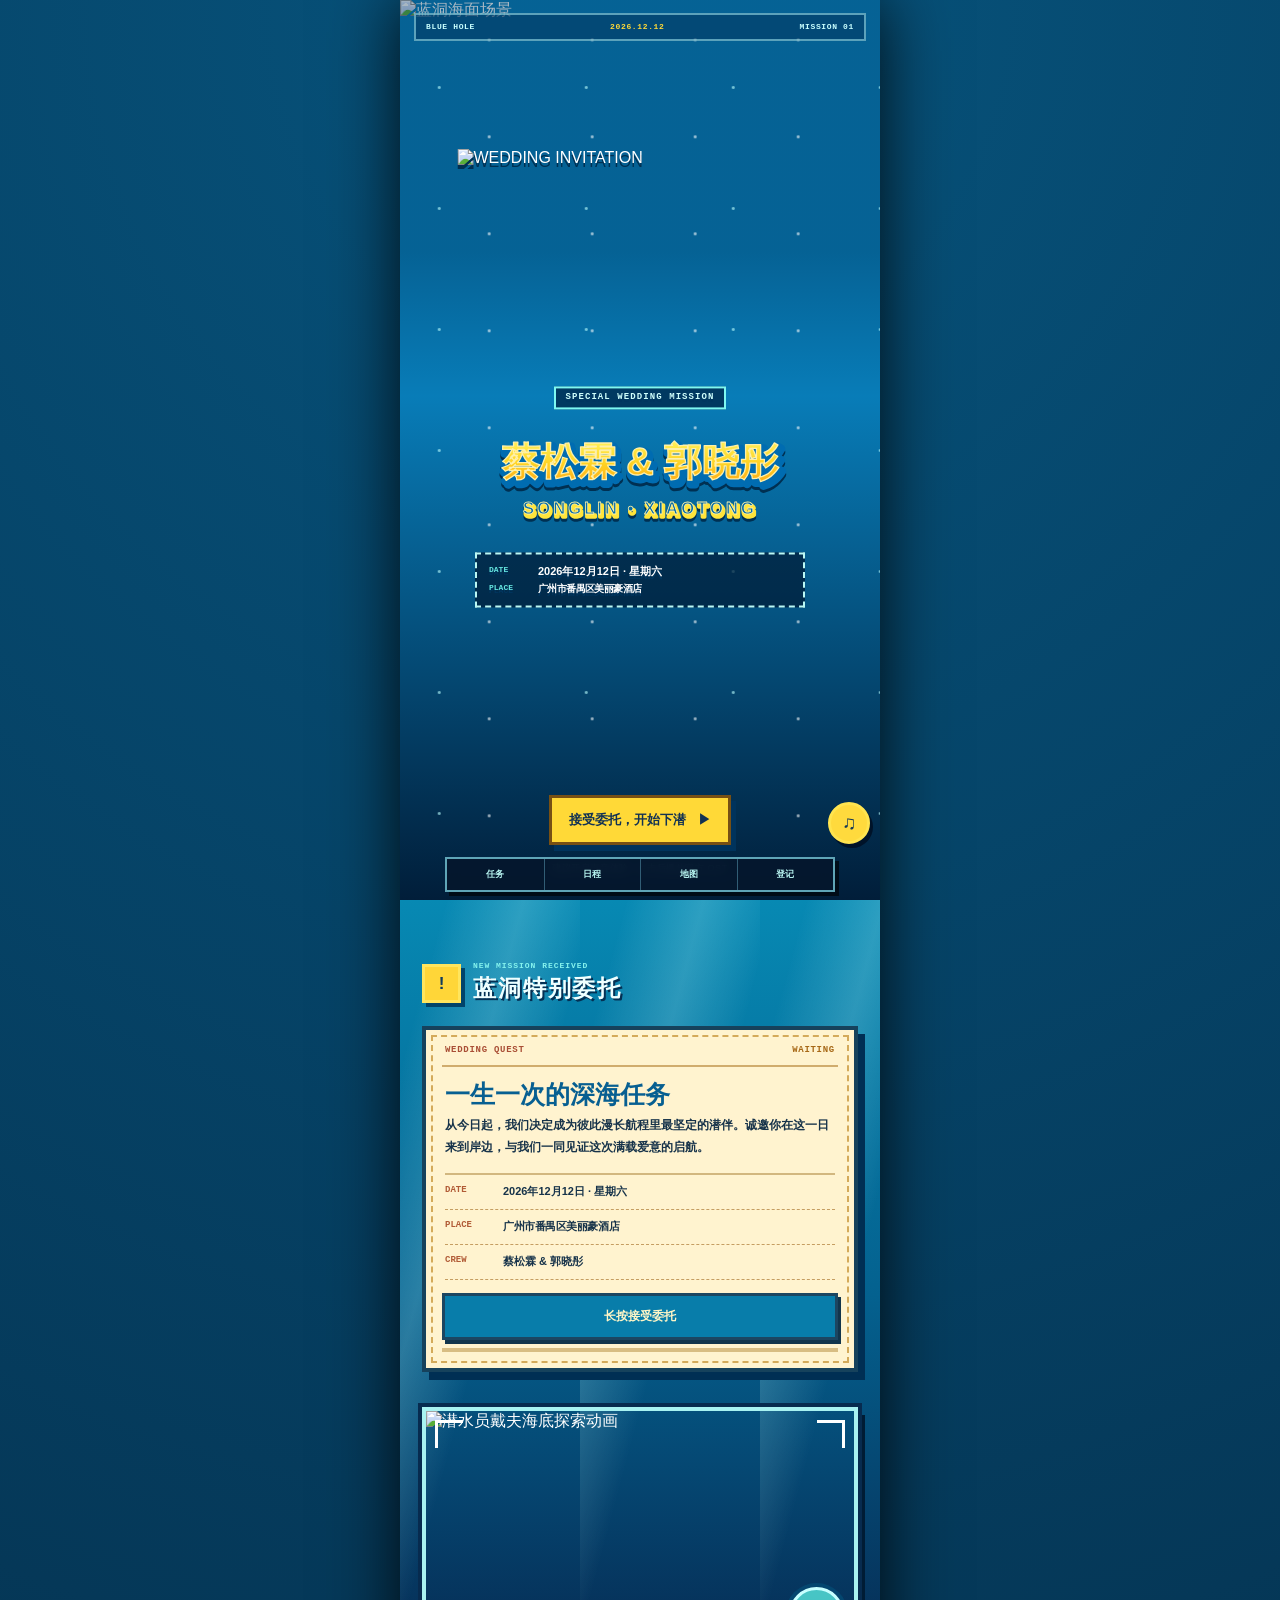
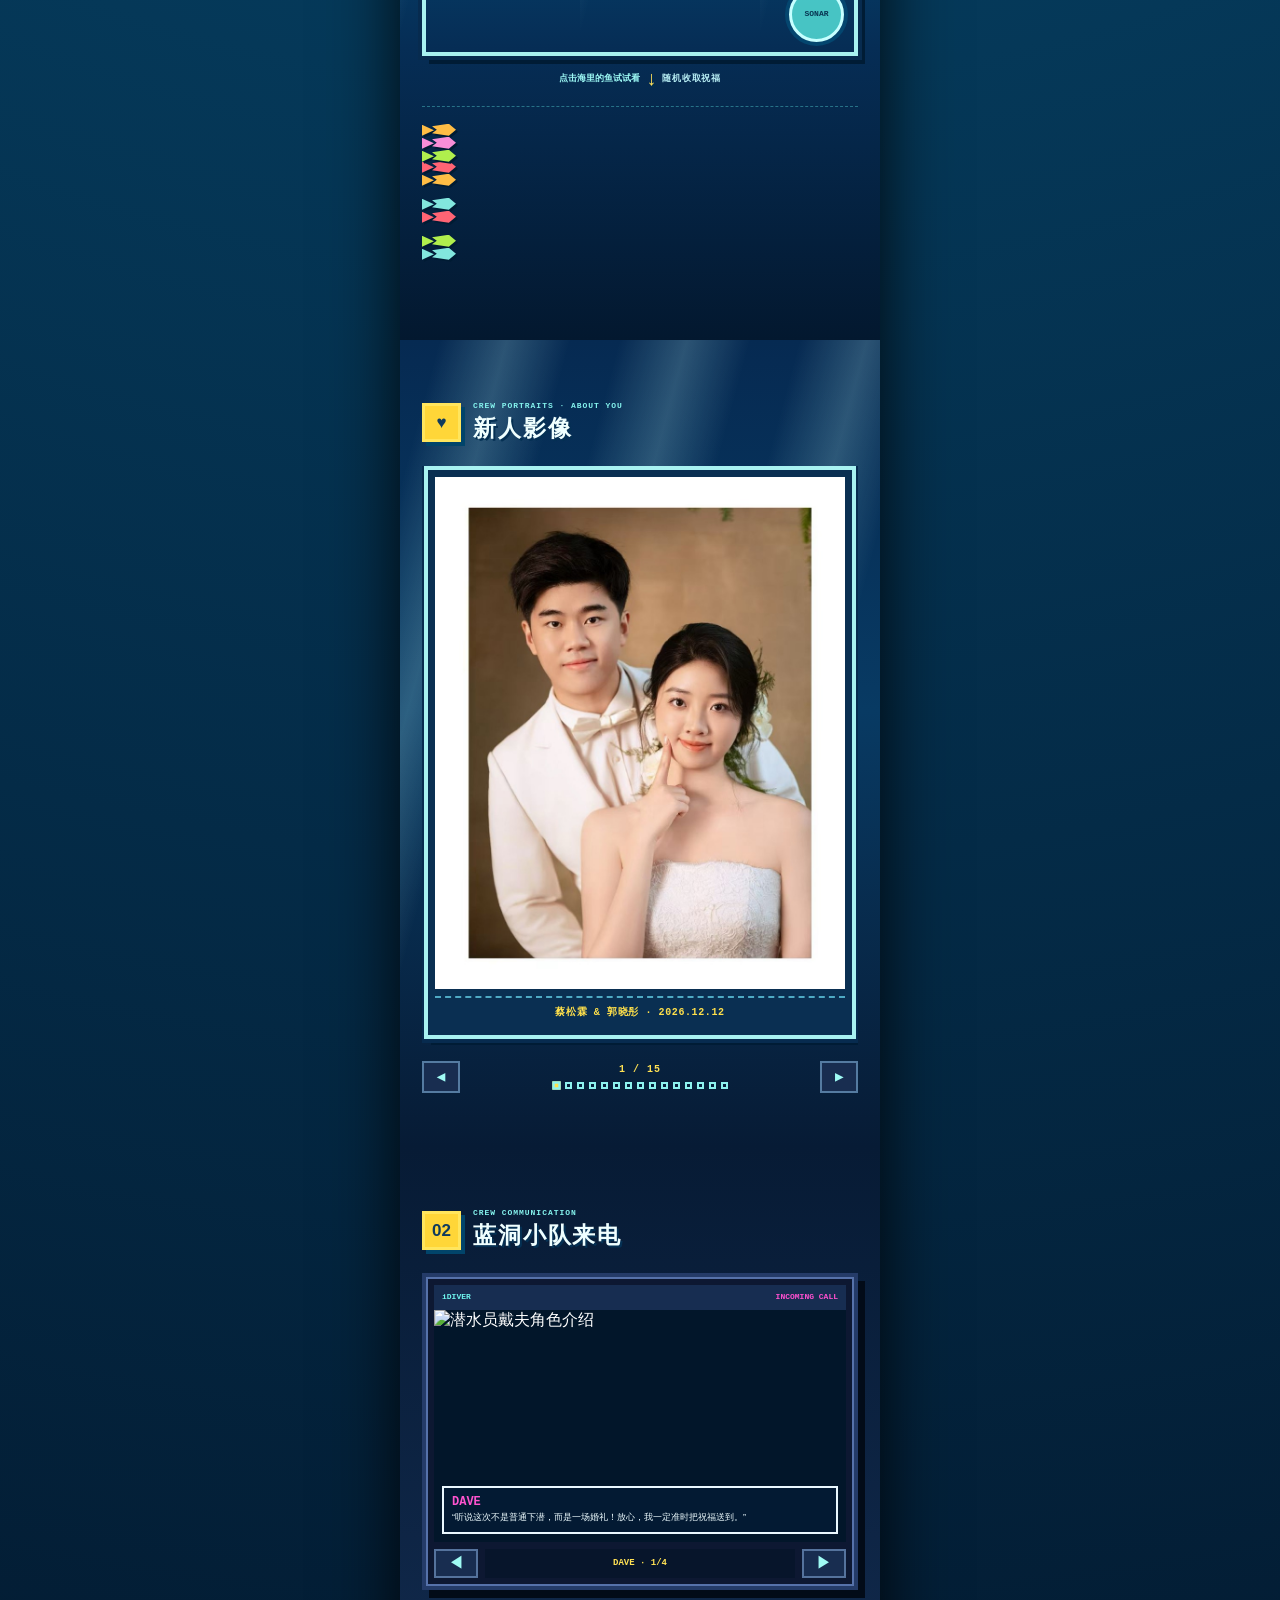
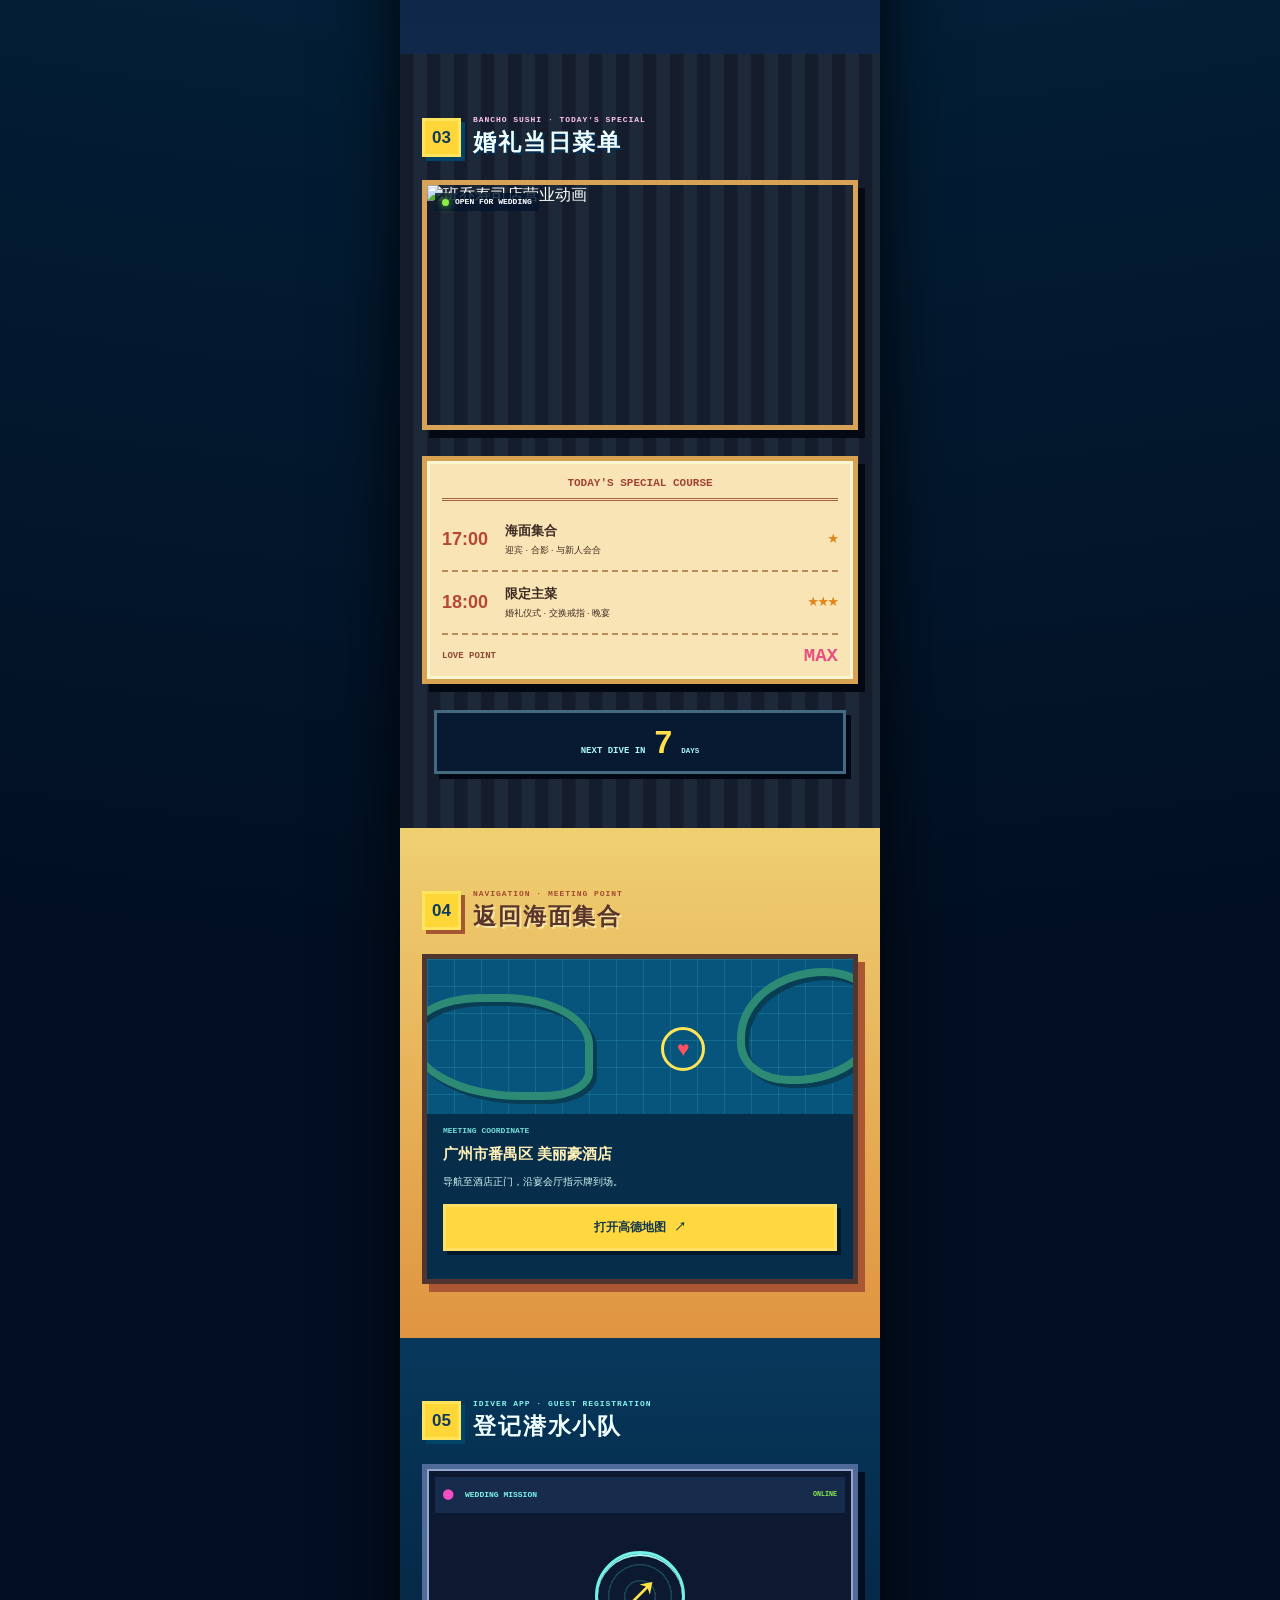
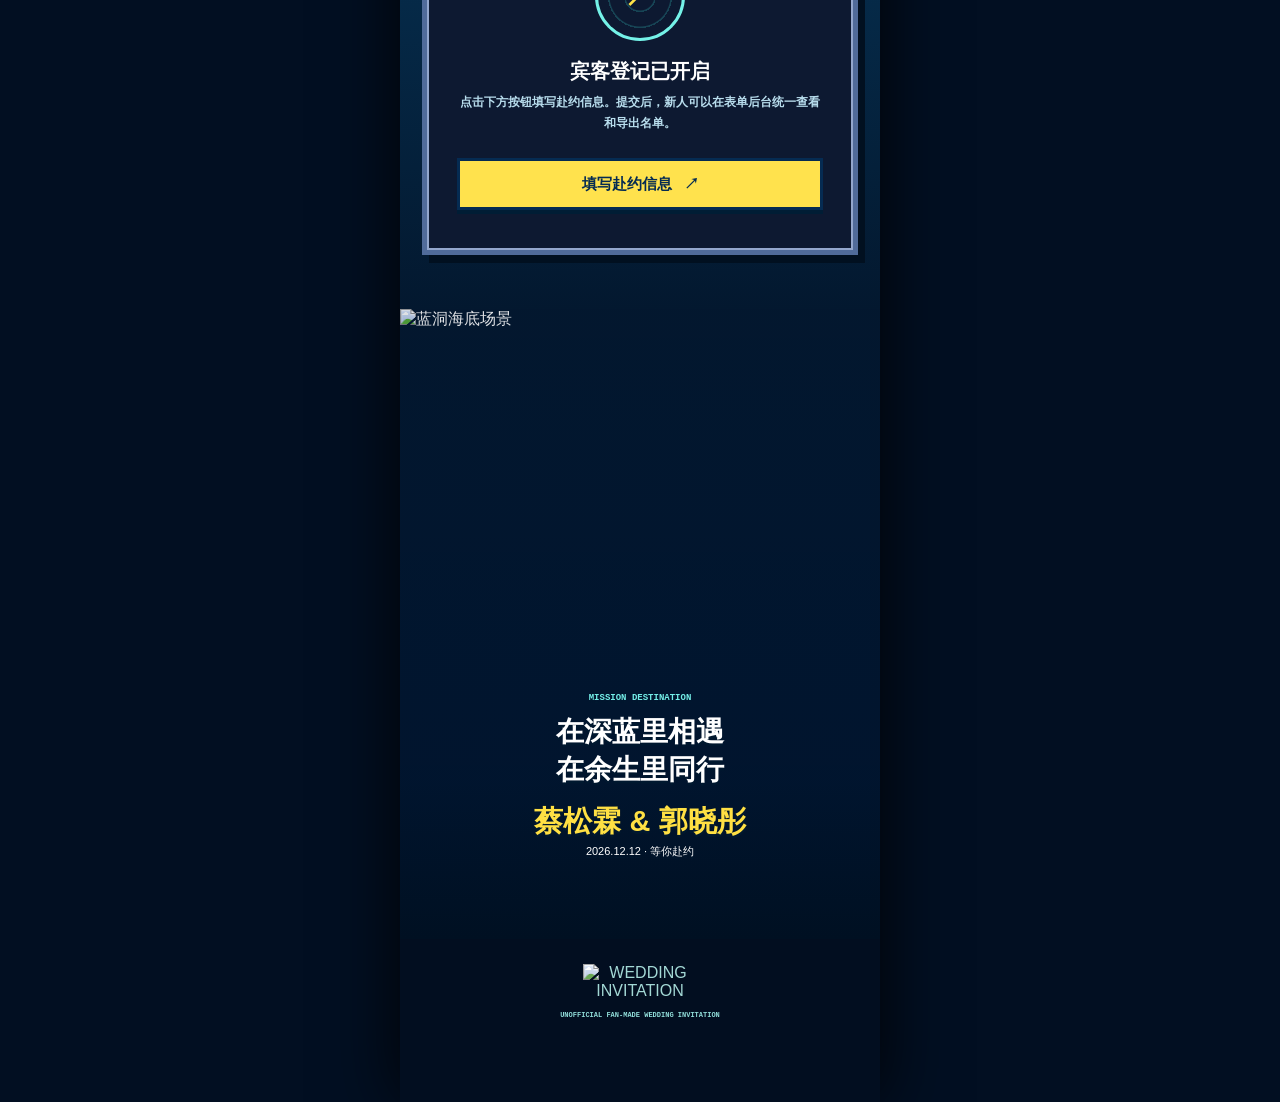
==== commit 80621312: "chore: 婚礼流程改为 17:00 集合、18:00 仪式与晚宴" ====
--- a/index.html
+++ b/index.html
@@ -109,8 +109,8 @@
         <div class="restaurant-screen reveal"><img src="./assets/sushi-service.webp" alt="班乔寿司店营业动画" /><div class="restaurant-status"><i></i><span>OPEN FOR WEDDING</span></div></div>
         <div class="menu-board reveal">
           <p class="board-title">TODAY'S SPECIAL COURSE</p>
-          <article><time>10:30</time><div><b>海面集合</b><span>迎宾 · 合影 · 与新人会合</span></div><strong>★</strong></article>
-          <article><time>11:58</time><div><b>限定主菜</b><span>婚礼仪式 · 交换戒指 · 午宴</span></div><strong>★★★</strong></article>
+          <article><time>17:00</time><div><b>海面集合</b><span>迎宾 · 合影 · 与新人会合</span></div><strong>★</strong></article>
+          <article><time>18:00</time><div><b>限定主菜</b><span>婚礼仪式 · 交换戒指 · 晚宴</span></div><strong>★★★</strong></article>
           <div class="menu-total"><span>LOVE POINT</span><b>MAX</b></div>
         </div>
         <div class="countdown-card reveal"><span>NEXT DIVE IN</span><b id="days-count">--</b><small>DAYS</small></div>
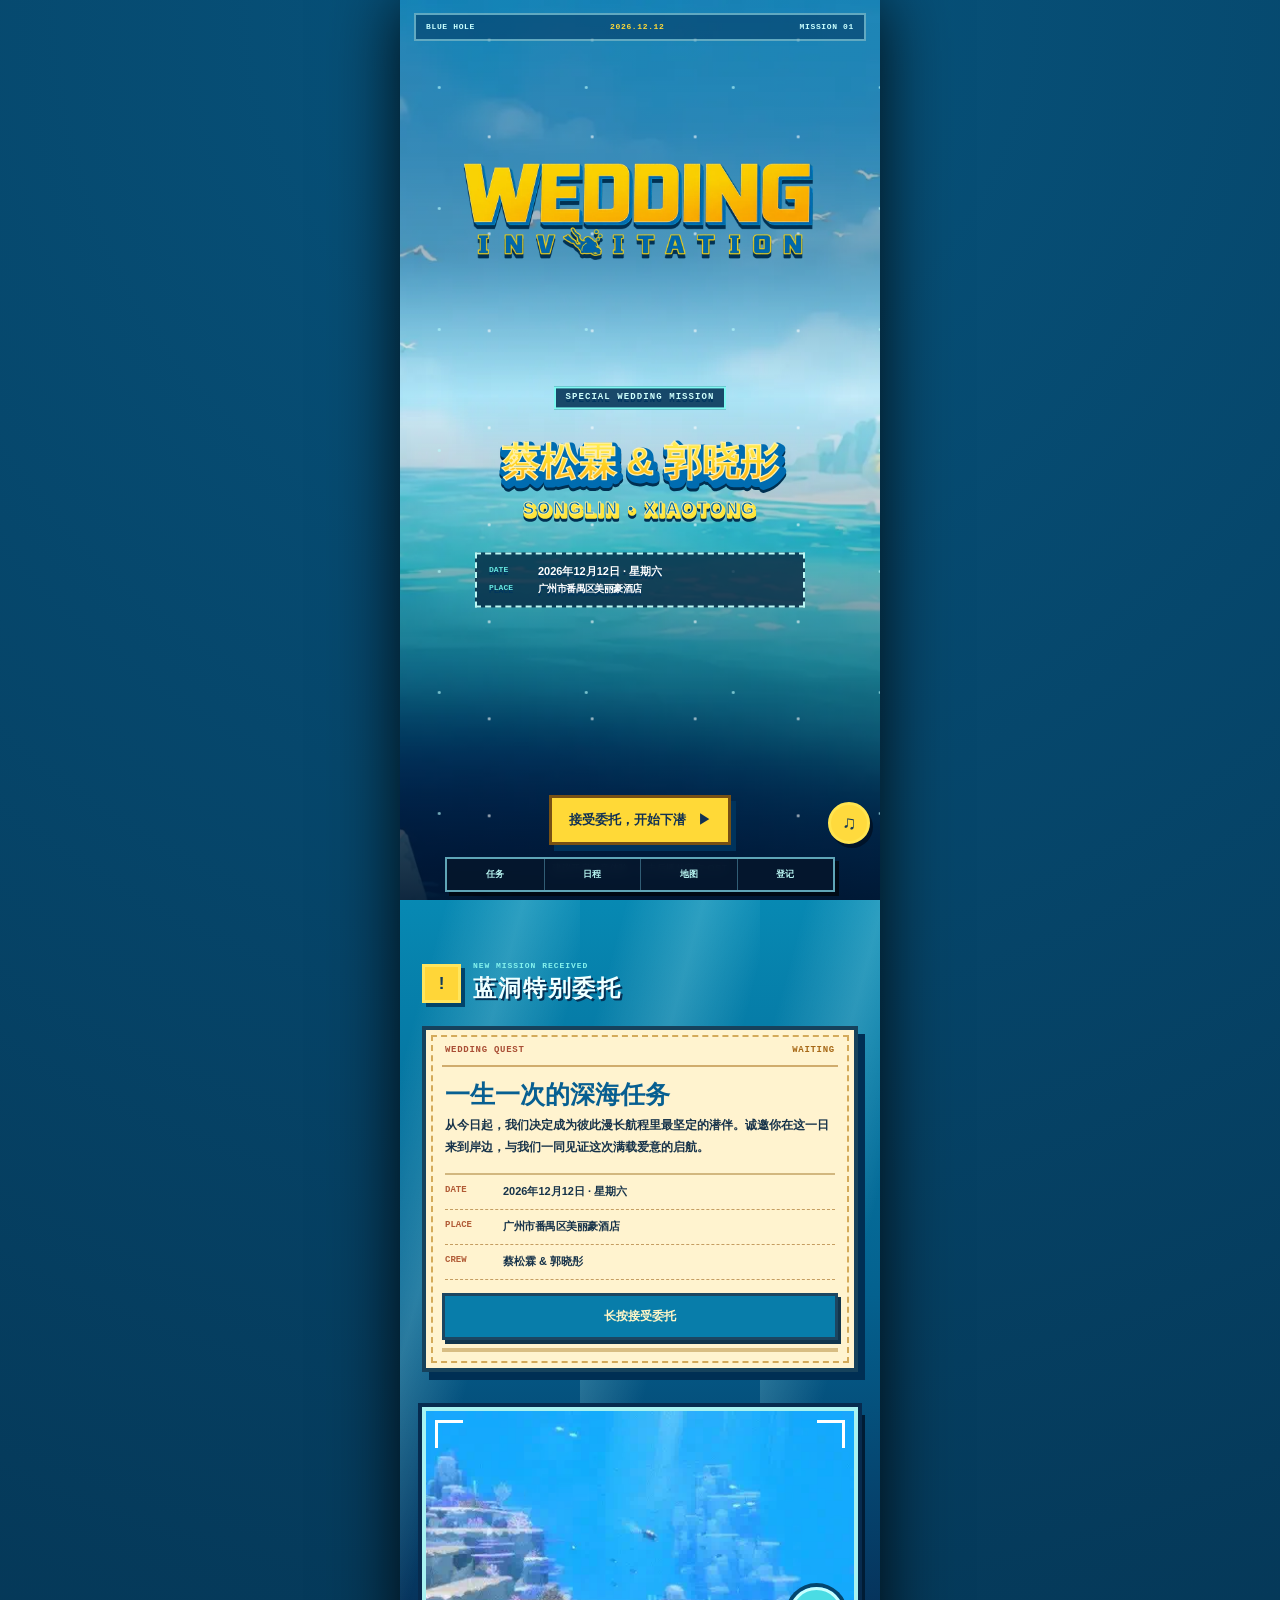
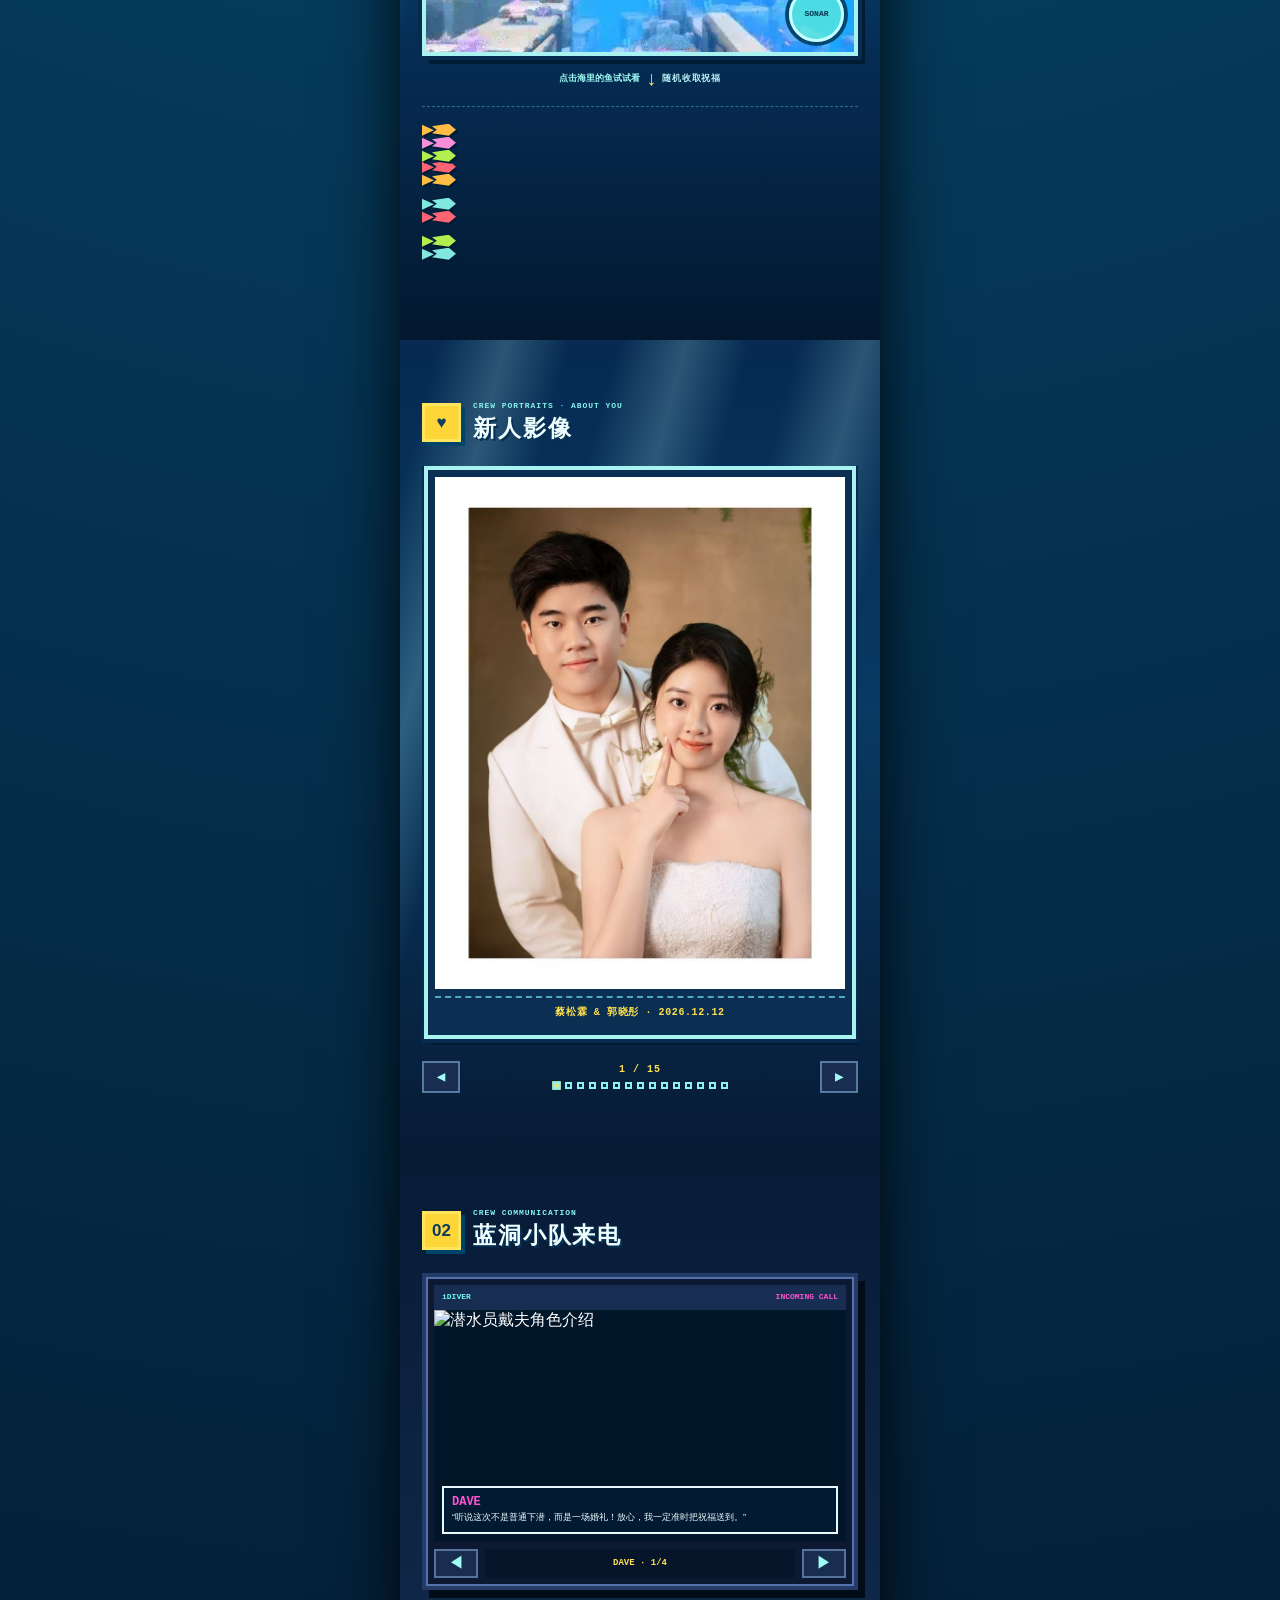
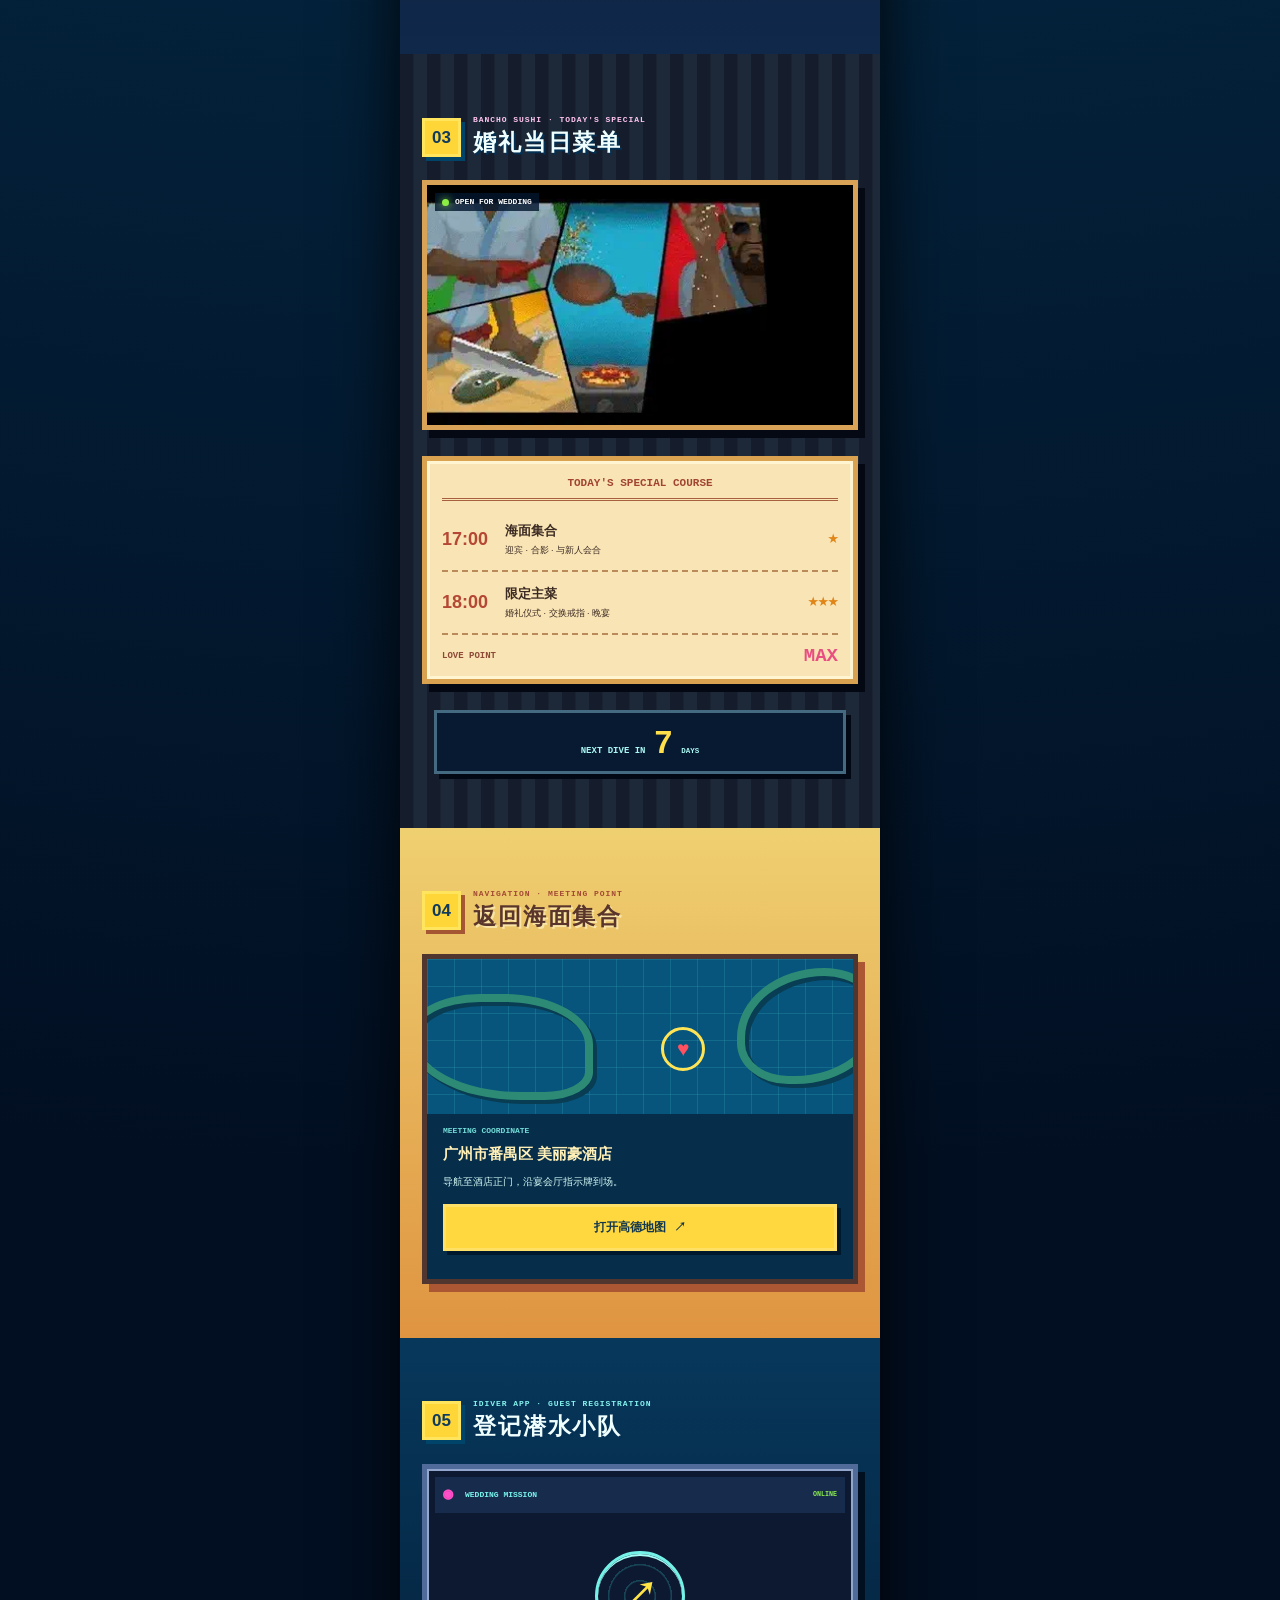
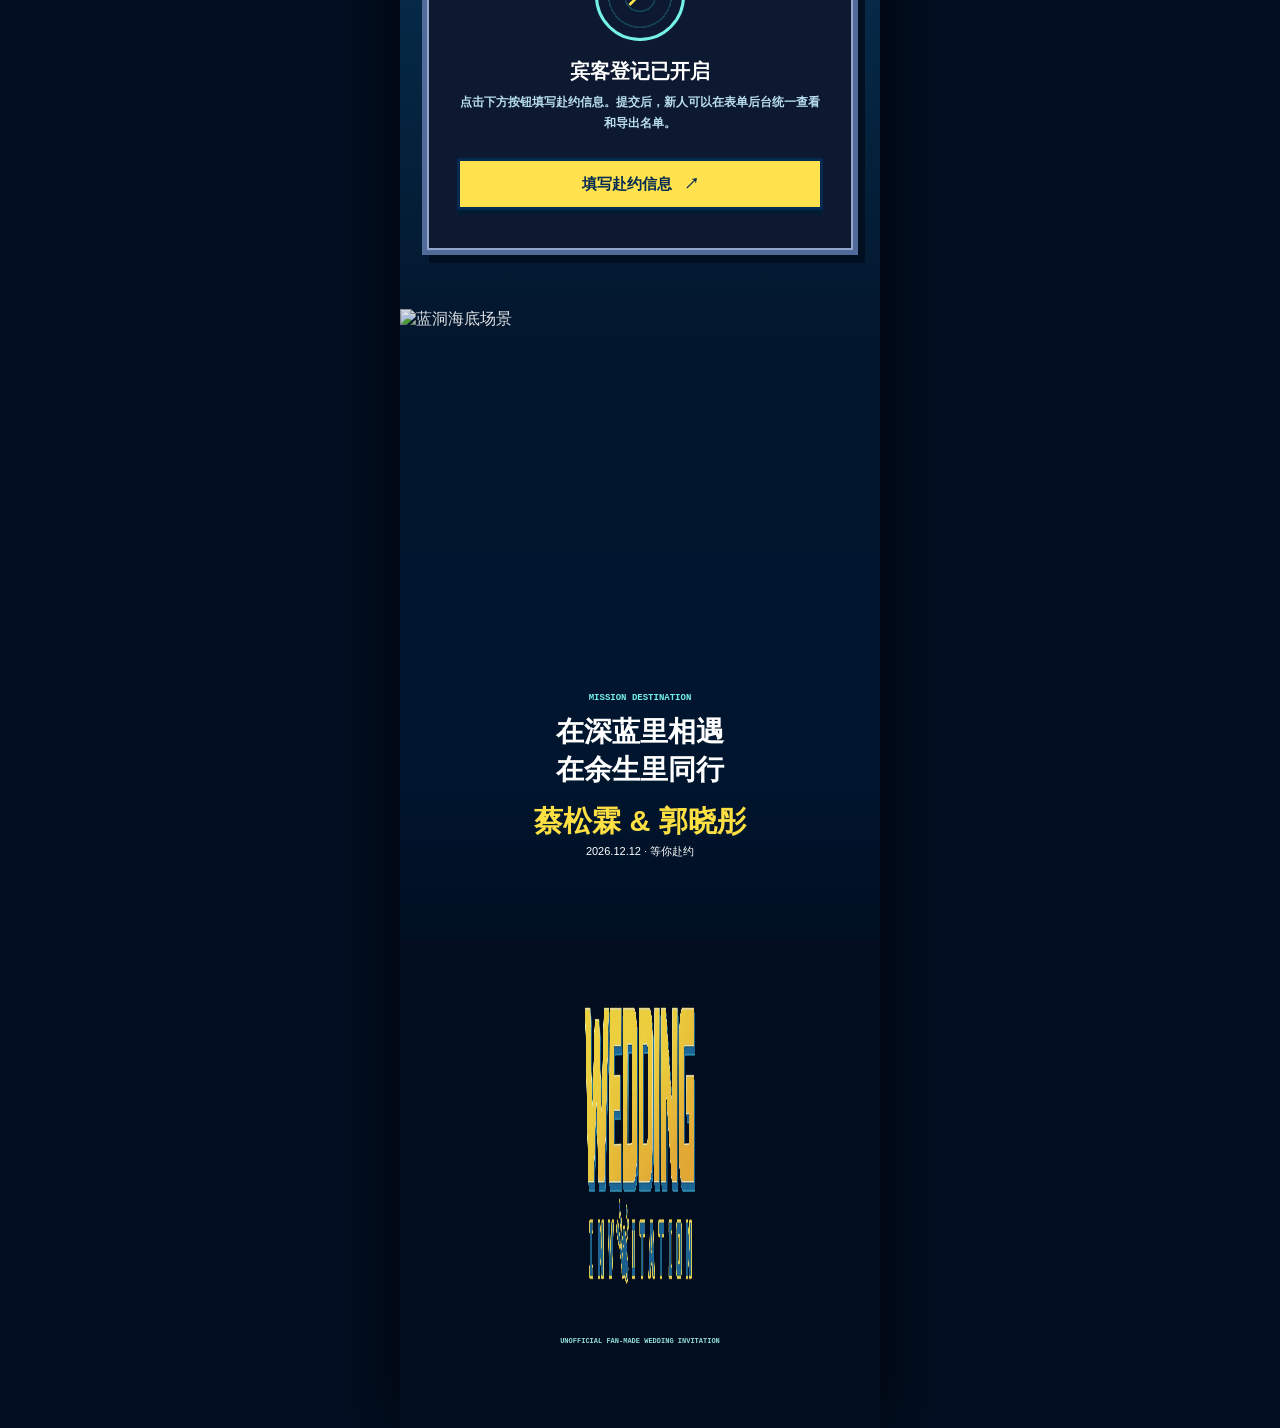
==== commit 297b7860: "perf: 压缩首屏图片与动图，全站图片按需加载" ====
--- a/index.html
+++ b/index.html
@@ -9,25 +9,27 @@
     <meta property="og:title" content="BLUE HOLE WEDDING｜互动婚礼请柬" />
     <meta property="og:description" content="潜入蓝洞，接受一场关于爱与相聚的特别委托。" />
     <meta property="og:url" content="https://moyaakov.github.io/dave-diver-wedding-invitation/" />
-    <meta property="og:image" content="https://moyaakov.github.io/dave-diver-wedding-invitation/assets/wedding-invitation-logo.png" />
+    <meta property="og:image" content="https://moyaakov.github.io/dave-diver-wedding-invitation/assets/wedding-invitation-logo.webp" />
     <meta property="og:image:alt" content="WEDDING INVITATION" />
     <meta name="twitter:card" content="summary_large_image" />
     <meta name="twitter:title" content="BLUE HOLE WEDDING｜互动婚礼请柬" />
     <meta name="twitter:description" content="潜入蓝洞，接受一场关于爱与相聚的特别委托。" />
-    <meta name="twitter:image" content="https://moyaakov.github.io/dave-diver-wedding-invitation/assets/wedding-invitation-logo.png" />
+    <meta name="twitter:image" content="https://moyaakov.github.io/dave-diver-wedding-invitation/assets/wedding-invitation-logo.webp" />
     <title>BLUE HOLE WEDDING｜互动婚礼请柬</title>
     <link rel="canonical" href="https://moyaakov.github.io/dave-diver-wedding-invitation/" />
-    <link rel="icon" type="image/png" href="./assets/wedding-invitation-logo.png" />
+    <link rel="icon" type="image/webp" href="./assets/wedding-invitation-logo.webp" />
+    <link rel="preload" as="image" href="./assets/dave-key-art-clean.webp" fetchpriority="high" />
+    <link rel="preload" as="image" href="./assets/wedding-invitation-logo.webp" />
     <link rel="stylesheet" href="./style.css" />
     <script type="module" src="./app.js"></script>
   </head>
   <body>
     <main class="phone-shell">
       <section class="hero" id="top">
-        <img class="hero-art" src="./assets/dave-key-art-clean.png" alt="蓝洞海面场景" />
+        <img class="hero-art" src="./assets/dave-key-art-clean.webp" alt="蓝洞海面场景" fetchpriority="high" decoding="async" />
         <div class="hero-shade"></div><div class="surface-glitter" aria-hidden="true"></div>
         <div class="hero-hud"><span>BLUE HOLE</span><b>2026.12.12</b><span>MISSION 01</span></div>
-        <div class="hero-brand"><img src="./assets/wedding-invitation-logo.png" alt="WEDDING INVITATION" /></div>
+        <div class="hero-brand"><img src="./assets/wedding-invitation-logo.webp" alt="WEDDING INVITATION" width="1086" height="362" decoding="async" /></div>
         <div class="hero-copy">
           <p class="mission-code">SPECIAL WEDDING MISSION</p>
           <img class="hero-names" src="./assets/demo-wedding-names.svg" alt="蔡松霖与郭晓彤，Songlin 与 Xiaotong" />
@@ -55,7 +57,7 @@
         </article>
         <div class="mission-complete" id="mission-complete" role="status" aria-live="polite"><b>MISSION ACCEPTED</b><span>赴约任务已加入清单</span></div>
         <div class="exploration-frame reveal">
-          <img src="./assets/sea-exploration.webp" alt="潜水员戴夫海底探索动画" /><div class="camera-corners" aria-hidden="true"></div>
+          <img src="./assets/sea-exploration.webp" loading="lazy" decoding="async" alt="潜水员戴夫海底探索动画" /><div class="camera-corners" aria-hidden="true"></div>
           <button class="sonar-button" id="sonar-button" type="button" aria-label="释放声呐">SONAR</button><div class="sonar-field" aria-hidden="true"></div>
         </div>
         <p class="scene-caption reveal fish-caption">点击海里的鱼试试看 <b class="fish-arrow" aria-hidden="true">↓</b><small>随机收取祝福</small></p><div class="fish-field" id="fish-field" aria-label="可以捕捉的像素鱼"></div>
@@ -95,10 +97,10 @@
         <div class="crew-phone reveal">
           <div class="phone-top"><span>iDIVER</span><b>INCOMING CALL</b></div>
           <div class="crew-slides" id="crew-slides">
-            <article class="crew-slide is-active" data-name="DAVE"><img src="./assets/dave-character.webp" alt="潜水员戴夫角色介绍" /><p><b>DAVE</b>“听说这次不是普通下潜，而是一场婚礼！放心，我一定准时把祝福送到。”</p></article>
-            <article class="crew-slide" data-name="BANCHO"><img src="./assets/bancho.webp" alt="班乔角色介绍" /><p><b>BANCHO</b>“真正重要的日子，值得一席认真准备的料理。今日菜单：幸福，无限供应。”</p></article>
-            <article class="crew-slide" data-name="COBRA"><img src="./assets/cobra.webp" alt="柯布拉角色介绍" /><p><b>COBRA</b>“船已备好，坐标已确认。12月12日，我们在番禺美丽豪酒店集合！”</p></article>
-            <article class="crew-slide" data-name="BACON"><img src="./assets/bacon.webp" alt="培根博士角色介绍" /><p><b>DR. BACON</b>“根据我的研究，这将是蓝洞幸福指数最高的一天。请务必亲自参与观察。”</p></article>
+            <article class="crew-slide is-active" data-name="DAVE"><img src="./assets/dave-character.webp" loading="lazy" decoding="async" alt="潜水员戴夫角色介绍" /><p><b>DAVE</b>“听说这次不是普通下潜，而是一场婚礼！放心，我一定准时把祝福送到。”</p></article>
+            <article class="crew-slide" data-name="BANCHO"><img src="./assets/bancho.webp" loading="lazy" decoding="async" alt="班乔角色介绍" /><p><b>BANCHO</b>“真正重要的日子，值得一席认真准备的料理。今日菜单：幸福，无限供应。”</p></article>
+            <article class="crew-slide" data-name="COBRA"><img src="./assets/cobra.webp" loading="lazy" decoding="async" alt="柯布拉角色介绍" /><p><b>COBRA</b>“船已备好，坐标已确认。12月12日，我们在番禺美丽豪酒店集合！”</p></article>
+            <article class="crew-slide" data-name="BACON"><img src="./assets/bacon.webp" loading="lazy" decoding="async" alt="培根博士角色介绍" /><p><b>DR. BACON</b>“根据我的研究，这将是蓝洞幸福指数最高的一天。请务必亲自参与观察。”</p></article>
           </div>
           <div class="crew-controls"><button type="button" data-crew="prev" aria-label="上一位小队成员">◀</button><output id="crew-name">DAVE · 1/4</output><button type="button" data-crew="next" aria-label="下一位小队成员">▶</button></div>
         </div>
@@ -106,7 +108,7 @@
 
       <section class="schedule-section story-section" id="schedule">
         <header class="section-title light reveal"><span>03</span><div><p>BANCHO SUSHI · TODAY'S SPECIAL</p><h2>婚礼当日菜单</h2></div></header>
-        <div class="restaurant-screen reveal"><img src="./assets/sushi-service.webp" alt="班乔寿司店营业动画" /><div class="restaurant-status"><i></i><span>OPEN FOR WEDDING</span></div></div>
+        <div class="restaurant-screen reveal"><img src="./assets/sushi-service.webp" loading="lazy" decoding="async" alt="班乔寿司店营业动画" /><div class="restaurant-status"><i></i><span>OPEN FOR WEDDING</span></div></div>
         <div class="menu-board reveal">
           <p class="board-title">TODAY'S SPECIAL COURSE</p>
           <article><time>17:00</time><div><b>海面集合</b><span>迎宾 · 合影 · 与新人会合</span></div><strong>★</strong></article>
@@ -144,13 +146,13 @@
         </div>
       </section>
 
-      <section class="ending story-section"><img src="./assets/dave-dive.webp" alt="蓝洞海底场景" /><div class="ending-copy reveal"><p>MISSION DESTINATION</p><h2>在深蓝里相遇<br />在余生里同行</h2><b>蔡松霖 & 郭晓彤</b><span>2026.12.12 · 等你赴约</span></div></section>
-      <footer><img src="./assets/wedding-invitation-logo.png" alt="WEDDING INVITATION" /><p>UNOFFICIAL FAN-MADE WEDDING INVITATION</p></footer>
+      <section class="ending story-section"><img src="./assets/dave-dive.webp" loading="lazy" decoding="async" alt="蓝洞海底场景" /><div class="ending-copy reveal"><p>MISSION DESTINATION</p><h2>在深蓝里相遇<br />在余生里同行</h2><b>蔡松霖 & 郭晓彤</b><span>2026.12.12 · 等你赴约</span></div></section>
+      <footer><img loading="lazy" src="./assets/wedding-invitation-logo.webp" alt="WEDDING INVITATION" width="1086" height="362" decoding="async" /><p>UNOFFICIAL FAN-MADE WEDDING INVITATION</p></footer>
     </main>
 
     <nav class="quick-nav" aria-label="快捷导航"><a href="#briefing">任务</a><a href="#schedule">日程</a><a href="#arrival">地图</a><a href="#rsvp">登记</a></nav>
     <div class="music-dock">
-      <audio id="official-bgm" preload="metadata" loop playsinline src="https://audio-ssl.itunes.apple.com/itunes-assets/AudioPreview221/v4/81/7c/fc/817cfcb4-e07a-c9ee-21cc-2fe61ff00906/mzaf_12705664676681936623.plus.aac.p.m4a"></audio>
+      <audio id="official-bgm" preload="none" loop playsinline src="https://audio-ssl.itunes.apple.com/itunes-assets/AudioPreview221/v4/81/7c/fc/817cfcb4-e07a-c9ee-21cc-2fe61ff00906/mzaf_12705664676681936623.plus.aac.p.m4a"></audio>
       <p id="music-hint">点击播放/关闭官方音乐</p><button id="music-toggle" type="button" aria-pressed="false" aria-label="播放官方背景音乐"><span>♫</span></button>
     </div>
   </body>
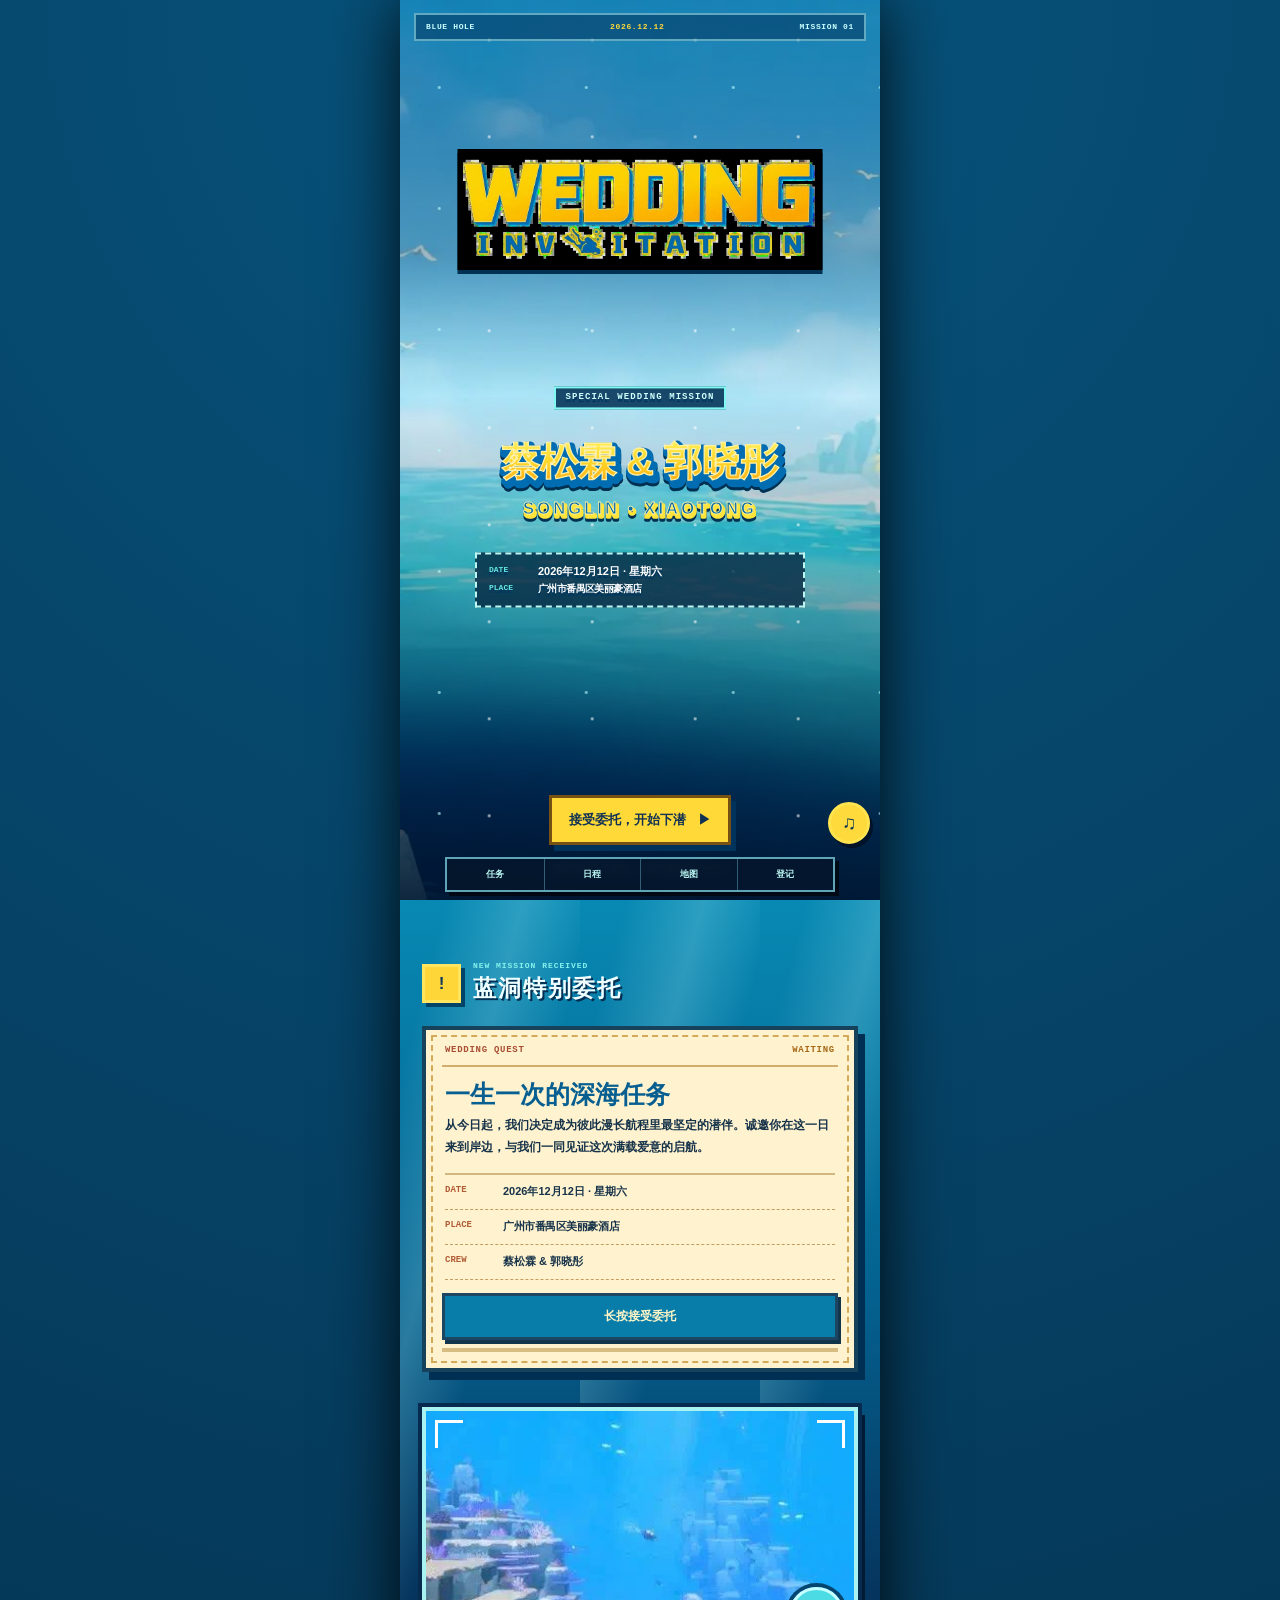
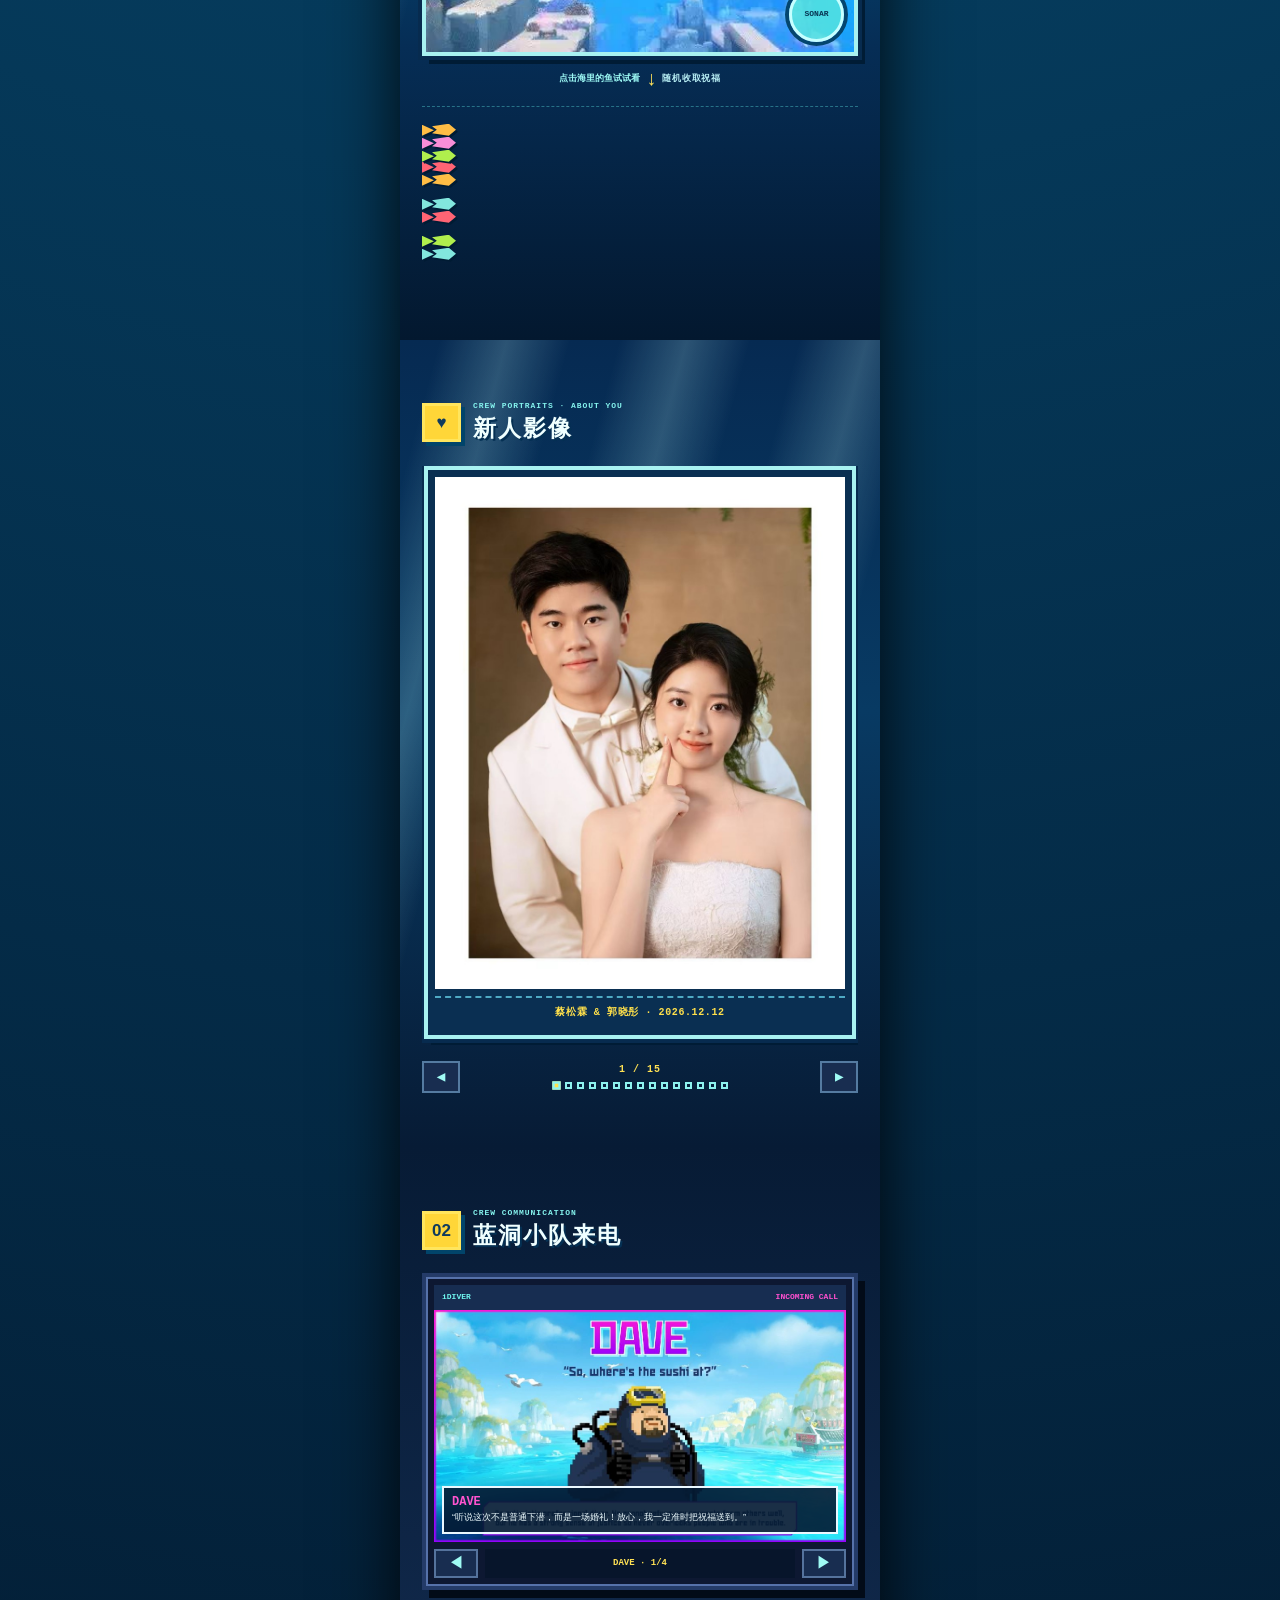
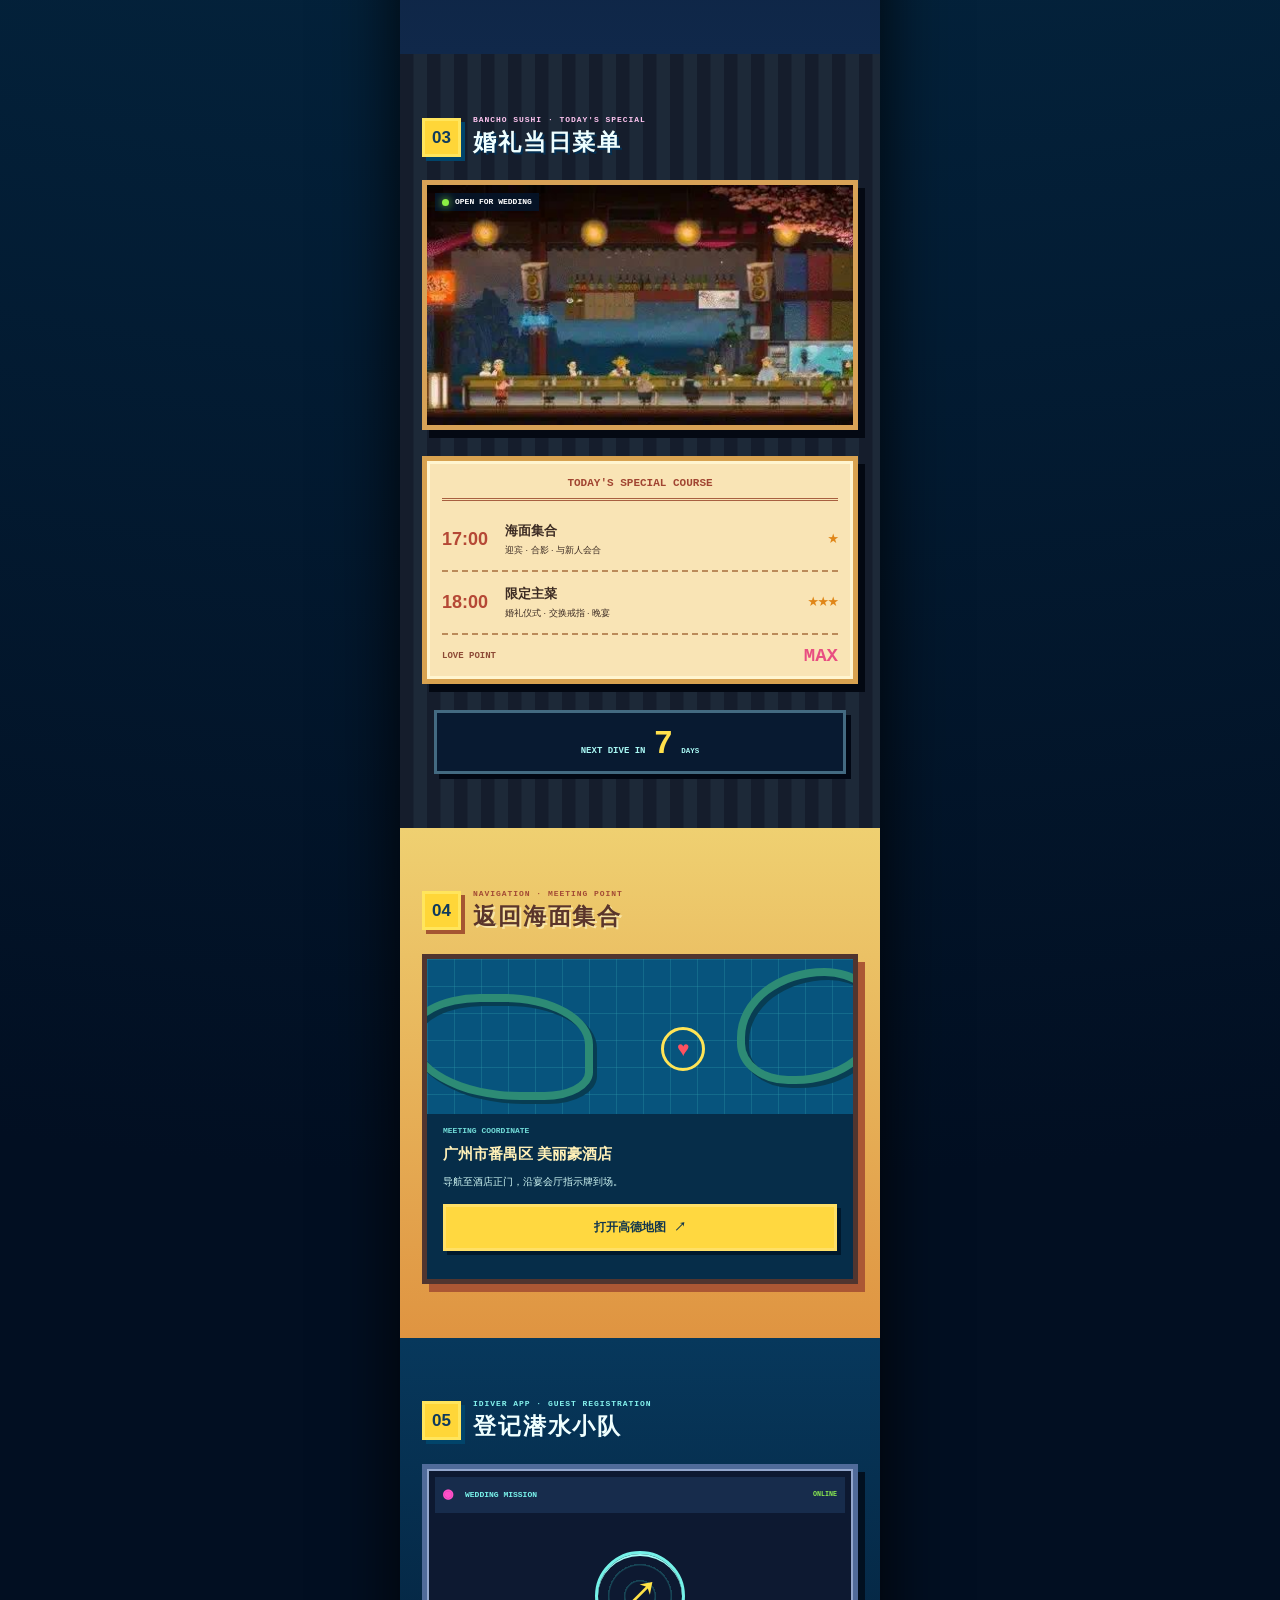
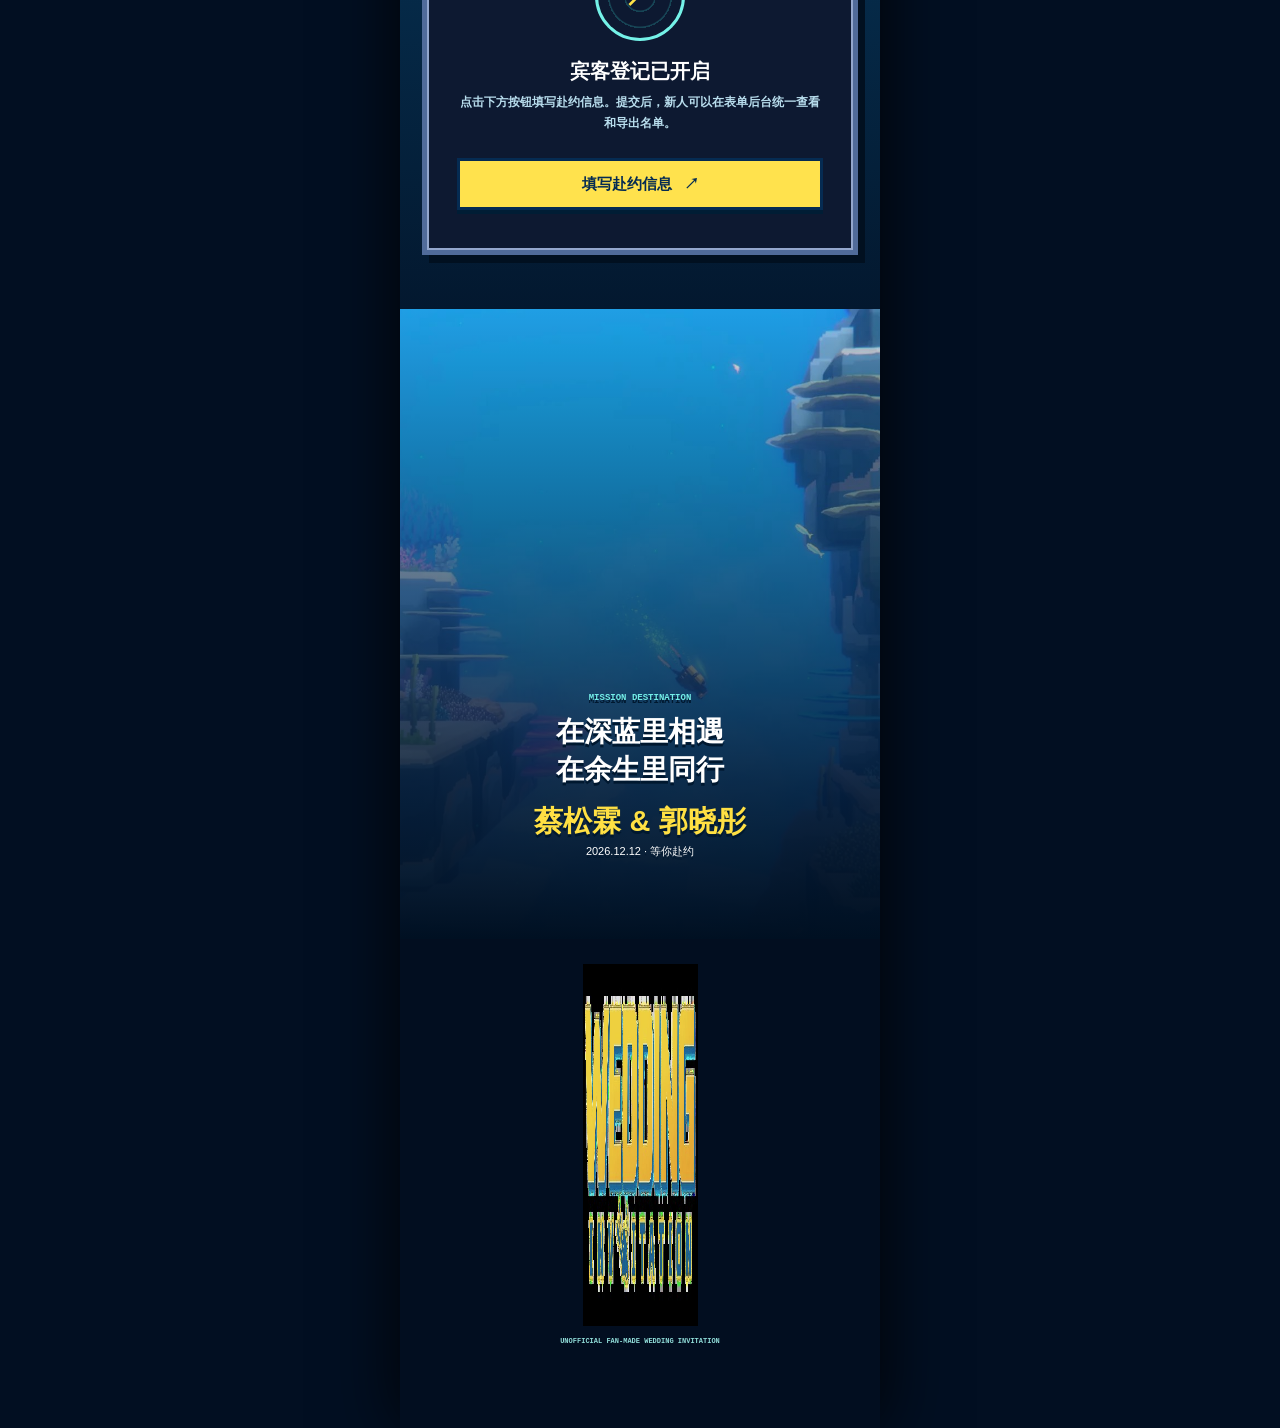
==== commit 5c08a2d4: "fix: 取消懒加载并将全站图片统一为 JPG，修复微信内置浏览器图片空白" ====
--- a/index.html
+++ b/index.html
@@ -9,27 +9,27 @@
     <meta property="og:title" content="BLUE HOLE WEDDING｜互动婚礼请柬" />
     <meta property="og:description" content="潜入蓝洞，接受一场关于爱与相聚的特别委托。" />
     <meta property="og:url" content="https://moyaakov.github.io/dave-diver-wedding-invitation/" />
-    <meta property="og:image" content="https://moyaakov.github.io/dave-diver-wedding-invitation/assets/wedding-invitation-logo.webp" />
+    <meta property="og:image" content="https://moyaakov.github.io/dave-diver-wedding-invitation/assets/wedding-invitation-logo.jpg" />
     <meta property="og:image:alt" content="WEDDING INVITATION" />
     <meta name="twitter:card" content="summary_large_image" />
     <meta name="twitter:title" content="BLUE HOLE WEDDING｜互动婚礼请柬" />
     <meta name="twitter:description" content="潜入蓝洞，接受一场关于爱与相聚的特别委托。" />
-    <meta name="twitter:image" content="https://moyaakov.github.io/dave-diver-wedding-invitation/assets/wedding-invitation-logo.webp" />
+    <meta name="twitter:image" content="https://moyaakov.github.io/dave-diver-wedding-invitation/assets/wedding-invitation-logo.jpg" />
     <title>BLUE HOLE WEDDING｜互动婚礼请柬</title>
     <link rel="canonical" href="https://moyaakov.github.io/dave-diver-wedding-invitation/" />
-    <link rel="icon" type="image/webp" href="./assets/wedding-invitation-logo.webp" />
-    <link rel="preload" as="image" href="./assets/dave-key-art-clean.webp" fetchpriority="high" />
-    <link rel="preload" as="image" href="./assets/wedding-invitation-logo.webp" />
+    <link rel="icon" type="image/jpeg" href="./assets/wedding-invitation-logo.jpg" />
+    <link rel="preload" as="image" href="./assets/dave-key-art-clean.jpg" fetchpriority="high" />
+    <link rel="preload" as="image" href="./assets/wedding-invitation-logo.jpg" />
     <link rel="stylesheet" href="./style.css" />
     <script type="module" src="./app.js"></script>
   </head>
   <body>
     <main class="phone-shell">
       <section class="hero" id="top">
-        <img class="hero-art" src="./assets/dave-key-art-clean.webp" alt="蓝洞海面场景" fetchpriority="high" decoding="async" />
+        <img class="hero-art" src="./assets/dave-key-art-clean.jpg" alt="蓝洞海面场景" fetchpriority="high" decoding="async" />
         <div class="hero-shade"></div><div class="surface-glitter" aria-hidden="true"></div>
         <div class="hero-hud"><span>BLUE HOLE</span><b>2026.12.12</b><span>MISSION 01</span></div>
-        <div class="hero-brand"><img src="./assets/wedding-invitation-logo.webp" alt="WEDDING INVITATION" width="1086" height="362" decoding="async" /></div>
+        <div class="hero-brand"><img src="./assets/wedding-invitation-logo.jpg" alt="WEDDING INVITATION" width="1086" height="362" decoding="async" /></div>
         <div class="hero-copy">
           <p class="mission-code">SPECIAL WEDDING MISSION</p>
           <img class="hero-names" src="./assets/demo-wedding-names.svg" alt="蔡松霖与郭晓彤，Songlin 与 Xiaotong" />
@@ -57,7 +57,7 @@
         </article>
         <div class="mission-complete" id="mission-complete" role="status" aria-live="polite"><b>MISSION ACCEPTED</b><span>赴约任务已加入清单</span></div>
         <div class="exploration-frame reveal">
-          <img src="./assets/sea-exploration.webp" loading="lazy" decoding="async" alt="潜水员戴夫海底探索动画" /><div class="camera-corners" aria-hidden="true"></div>
+          <img src="./assets/sea-exploration.jpg" decoding="async" alt="潜水员戴夫海底探索动画" /><div class="camera-corners" aria-hidden="true"></div>
           <button class="sonar-button" id="sonar-button" type="button" aria-label="释放声呐">SONAR</button><div class="sonar-field" aria-hidden="true"></div>
         </div>
         <p class="scene-caption reveal fish-caption">点击海里的鱼试试看 <b class="fish-arrow" aria-hidden="true">↓</b><small>随机收取祝福</small></p><div class="fish-field" id="fish-field" aria-label="可以捕捉的像素鱼"></div>
@@ -68,21 +68,21 @@
         <header class="section-title reveal"><span>♥</span><div><p>CREW PORTRAITS · ABOUT YOU</p><h2>新人影像</h2></div></header>
         <div class="album-frame reveal">
           <div class="album-track" id="album-track" role="region" aria-label="新人照片，可左右滑动" tabindex="0">
-            <figure class="album-slide" style="--photo-position:center 22%"><img src="./assets/couple-portrait.jpg" alt="蔡松霖与郭晓彤的近景婚纱合影" loading="lazy" decoding="async" /><figcaption>蔡松霖 &amp; 郭晓彤 · 2026.12.12</figcaption></figure>
-            <figure class="album-slide" style="--photo-position:center 25%"><img src="./assets/couple-bouquet.webp" alt="蔡松霖与郭晓彤手持捧花的室内合影" loading="lazy" decoding="async" /><figcaption>花与绿意 · 与你同行</figcaption></figure>
-            <figure class="album-slide" style="--photo-position:center 35%"><img src="./assets/couple-chapel.webp" alt="蔡松霖与郭晓彤在白色教堂布景前的婚纱照" loading="lazy" decoding="async" /><figcaption>白色教堂 · 一生一次</figcaption></figure>
-            <figure class="album-slide" style="--photo-position:center 25%"><img src="./assets/couple-standing.jpg" alt="蔡松霖与郭晓彤并肩而立的婚纱照" loading="lazy" decoding="async" /><figcaption>并肩 · 等你赴约</figcaption></figure>
-            <figure class="album-slide" style="--photo-position:center 25%"><img src="./assets/couple-arch-lean.webp" alt="蔡松霖与郭晓彤在双拱窗前相依的婚纱照" loading="lazy" decoding="async" /><figcaption>拱窗下的约定</figcaption></figure>
-            <figure class="album-slide" style="--photo-position:center 42%"><img src="./assets/couple-clocktower-far.webp" alt="蔡松霖与郭晓彤牵手走过钟楼前的远景婚纱照" loading="lazy" decoding="async" /><figcaption>钟楼前 · 牵手走过</figcaption></figure>
-            <figure class="album-slide" style="--photo-position:center 35%"><img src="./assets/couple-clocktower.webp" alt="蔡松霖与郭晓彤在钟楼建筑前的婚纱照" loading="lazy" decoding="async" /><figcaption>钟楼前 · 定格此刻</figcaption></figure>
-            <figure class="album-slide" style="--photo-position:center 25%"><img src="./assets/couple-arch-seated.webp" alt="蔡松霖与郭晓彤坐在双拱窗长椅上的婚纱照" loading="lazy" decoding="async" /><figcaption>长椅上的午后</figcaption></figure>
-            <figure class="album-slide" style="--photo-position:center 25%"><img src="./assets/couple-play.jpg" alt="蔡松霖与郭晓彤互相指着的俏皮婚纱照" loading="lazy" decoding="async" /><figcaption>一点俏皮 · 十分欢喜</figcaption></figure>
-            <figure class="album-slide" style="--photo-position:center 38%"><img src="./assets/couple-cake-wide.webp" alt="蔡松霖与郭晓彤在草坪上一起切蛋糕" loading="lazy" decoding="async" /><figcaption>草坪上 · 甜度满格</figcaption></figure>
-            <figure class="album-slide" style="--photo-position:center 35%"><img src="./assets/couple-cake-close.webp" alt="蔡松霖与郭晓彤在草坪上切蛋糕的近景" loading="lazy" decoding="async" /><figcaption>把这一刻分给你</figcaption></figure>
-            <figure class="album-slide" style="--photo-position:center 40%"><img src="./assets/couple-curtain.webp" alt="郭晓彤拖着长纱裙摆与蔡松霖的背影合影" loading="lazy" decoding="async" /><figcaption>白纱漫过台阶</figcaption></figure>
-            <figure class="album-slide" style="--photo-position:center 30%"><img src="./assets/bride-lawn.webp" alt="郭晓彤在草坪上扬起头纱的婚纱照" loading="lazy" decoding="async" /><figcaption>草坪上 · 风也祝福</figcaption></figure>
-            <figure class="album-slide" style="--photo-position:center 32%"><img src="./assets/bride-fridge-back.webp" alt="郭晓彤背对镜头望向满是鲜花的冰箱" loading="lazy" decoding="async" /><figcaption>把欢喜藏进日常</figcaption></figure>
-            <figure class="album-slide" style="--photo-position:center 30%"><img src="./assets/bride-fridge.webp" alt="郭晓彤手持鲜花站在布满花的冰箱前" loading="lazy" decoding="async" /><figcaption>花与灯光 · 都是心意</figcaption></figure>
+            <figure class="album-slide" style="--photo-position:center 22%"><img src="./assets/couple-portrait.jpg" alt="蔡松霖与郭晓彤的近景婚纱合影" decoding="async" /><figcaption>蔡松霖 &amp; 郭晓彤 · 2026.12.12</figcaption></figure>
+            <figure class="album-slide" style="--photo-position:center 25%"><img src="./assets/couple-bouquet.jpg" alt="蔡松霖与郭晓彤手持捧花的室内合影" decoding="async" /><figcaption>花与绿意 · 与你同行</figcaption></figure>
+            <figure class="album-slide" style="--photo-position:center 35%"><img src="./assets/couple-chapel.jpg" alt="蔡松霖与郭晓彤在白色教堂布景前的婚纱照" decoding="async" /><figcaption>白色教堂 · 一生一次</figcaption></figure>
+            <figure class="album-slide" style="--photo-position:center 25%"><img src="./assets/couple-standing.jpg" alt="蔡松霖与郭晓彤并肩而立的婚纱照" decoding="async" /><figcaption>并肩 · 等你赴约</figcaption></figure>
+            <figure class="album-slide" style="--photo-position:center 25%"><img src="./assets/couple-arch-lean.jpg" alt="蔡松霖与郭晓彤在双拱窗前相依的婚纱照" decoding="async" /><figcaption>拱窗下的约定</figcaption></figure>
+            <figure class="album-slide" style="--photo-position:center 42%"><img src="./assets/couple-clocktower-far.jpg" alt="蔡松霖与郭晓彤牵手走过钟楼前的远景婚纱照" decoding="async" /><figcaption>钟楼前 · 牵手走过</figcaption></figure>
+            <figure class="album-slide" style="--photo-position:center 35%"><img src="./assets/couple-clocktower.jpg" alt="蔡松霖与郭晓彤在钟楼建筑前的婚纱照" decoding="async" /><figcaption>钟楼前 · 定格此刻</figcaption></figure>
+            <figure class="album-slide" style="--photo-position:center 25%"><img src="./assets/couple-arch-seated.jpg" alt="蔡松霖与郭晓彤坐在双拱窗长椅上的婚纱照" decoding="async" /><figcaption>长椅上的午后</figcaption></figure>
+            <figure class="album-slide" style="--photo-position:center 25%"><img src="./assets/couple-play.jpg" alt="蔡松霖与郭晓彤互相指着的俏皮婚纱照" decoding="async" /><figcaption>一点俏皮 · 十分欢喜</figcaption></figure>
+            <figure class="album-slide" style="--photo-position:center 38%"><img src="./assets/couple-cake-wide.jpg" alt="蔡松霖与郭晓彤在草坪上一起切蛋糕" decoding="async" /><figcaption>草坪上 · 甜度满格</figcaption></figure>
+            <figure class="album-slide" style="--photo-position:center 35%"><img src="./assets/couple-cake-close.jpg" alt="蔡松霖与郭晓彤在草坪上切蛋糕的近景" decoding="async" /><figcaption>把这一刻分给你</figcaption></figure>
+            <figure class="album-slide" style="--photo-position:center 40%"><img src="./assets/couple-curtain.jpg" alt="郭晓彤拖着长纱裙摆与蔡松霖的背影合影" decoding="async" /><figcaption>白纱漫过台阶</figcaption></figure>
+            <figure class="album-slide" style="--photo-position:center 30%"><img src="./assets/bride-lawn.jpg" alt="郭晓彤在草坪上扬起头纱的婚纱照" decoding="async" /><figcaption>草坪上 · 风也祝福</figcaption></figure>
+            <figure class="album-slide" style="--photo-position:center 32%"><img src="./assets/bride-fridge-back.jpg" alt="郭晓彤背对镜头望向满是鲜花的冰箱" decoding="async" /><figcaption>把欢喜藏进日常</figcaption></figure>
+            <figure class="album-slide" style="--photo-position:center 30%"><img src="./assets/bride-fridge.jpg" alt="郭晓彤手持鲜花站在布满花的冰箱前" decoding="async" /><figcaption>花与灯光 · 都是心意</figcaption></figure>
           </div>
         </div>
         <div class="album-controls reveal">
@@ -97,10 +97,10 @@
         <div class="crew-phone reveal">
           <div class="phone-top"><span>iDIVER</span><b>INCOMING CALL</b></div>
           <div class="crew-slides" id="crew-slides">
-            <article class="crew-slide is-active" data-name="DAVE"><img src="./assets/dave-character.webp" loading="lazy" decoding="async" alt="潜水员戴夫角色介绍" /><p><b>DAVE</b>“听说这次不是普通下潜，而是一场婚礼！放心，我一定准时把祝福送到。”</p></article>
-            <article class="crew-slide" data-name="BANCHO"><img src="./assets/bancho.webp" loading="lazy" decoding="async" alt="班乔角色介绍" /><p><b>BANCHO</b>“真正重要的日子，值得一席认真准备的料理。今日菜单：幸福，无限供应。”</p></article>
-            <article class="crew-slide" data-name="COBRA"><img src="./assets/cobra.webp" loading="lazy" decoding="async" alt="柯布拉角色介绍" /><p><b>COBRA</b>“船已备好，坐标已确认。12月12日，我们在番禺美丽豪酒店集合！”</p></article>
-            <article class="crew-slide" data-name="BACON"><img src="./assets/bacon.webp" loading="lazy" decoding="async" alt="培根博士角色介绍" /><p><b>DR. BACON</b>“根据我的研究，这将是蓝洞幸福指数最高的一天。请务必亲自参与观察。”</p></article>
+            <article class="crew-slide is-active" data-name="DAVE"><img src="./assets/dave-character.jpg" decoding="async" alt="潜水员戴夫角色介绍" /><p><b>DAVE</b>“听说这次不是普通下潜，而是一场婚礼！放心，我一定准时把祝福送到。”</p></article>
+            <article class="crew-slide" data-name="BANCHO"><img src="./assets/bancho.jpg" decoding="async" alt="班乔角色介绍" /><p><b>BANCHO</b>“真正重要的日子，值得一席认真准备的料理。今日菜单：幸福，无限供应。”</p></article>
+            <article class="crew-slide" data-name="COBRA"><img src="./assets/cobra.jpg" decoding="async" alt="柯布拉角色介绍" /><p><b>COBRA</b>“船已备好，坐标已确认。12月12日，我们在番禺美丽豪酒店集合！”</p></article>
+            <article class="crew-slide" data-name="BACON"><img src="./assets/bacon.jpg" decoding="async" alt="培根博士角色介绍" /><p><b>DR. BACON</b>“根据我的研究，这将是蓝洞幸福指数最高的一天。请务必亲自参与观察。”</p></article>
           </div>
           <div class="crew-controls"><button type="button" data-crew="prev" aria-label="上一位小队成员">◀</button><output id="crew-name">DAVE · 1/4</output><button type="button" data-crew="next" aria-label="下一位小队成员">▶</button></div>
         </div>
@@ -108,7 +108,7 @@
 
       <section class="schedule-section story-section" id="schedule">
         <header class="section-title light reveal"><span>03</span><div><p>BANCHO SUSHI · TODAY'S SPECIAL</p><h2>婚礼当日菜单</h2></div></header>
-        <div class="restaurant-screen reveal"><img src="./assets/sushi-service.webp" loading="lazy" decoding="async" alt="班乔寿司店营业动画" /><div class="restaurant-status"><i></i><span>OPEN FOR WEDDING</span></div></div>
+        <div class="restaurant-screen reveal"><img src="./assets/sushi-service.jpg" decoding="async" alt="班乔寿司店营业动画" /><div class="restaurant-status"><i></i><span>OPEN FOR WEDDING</span></div></div>
         <div class="menu-board reveal">
           <p class="board-title">TODAY'S SPECIAL COURSE</p>
           <article><time>17:00</time><div><b>海面集合</b><span>迎宾 · 合影 · 与新人会合</span></div><strong>★</strong></article>
@@ -146,8 +146,8 @@
         </div>
       </section>
 
-      <section class="ending story-section"><img src="./assets/dave-dive.webp" loading="lazy" decoding="async" alt="蓝洞海底场景" /><div class="ending-copy reveal"><p>MISSION DESTINATION</p><h2>在深蓝里相遇<br />在余生里同行</h2><b>蔡松霖 & 郭晓彤</b><span>2026.12.12 · 等你赴约</span></div></section>
-      <footer><img loading="lazy" src="./assets/wedding-invitation-logo.webp" alt="WEDDING INVITATION" width="1086" height="362" decoding="async" /><p>UNOFFICIAL FAN-MADE WEDDING INVITATION</p></footer>
+      <section class="ending story-section"><img src="./assets/dave-dive.jpg" decoding="async" alt="蓝洞海底场景" /><div class="ending-copy reveal"><p>MISSION DESTINATION</p><h2>在深蓝里相遇<br />在余生里同行</h2><b>蔡松霖 & 郭晓彤</b><span>2026.12.12 · 等你赴约</span></div></section>
+      <footer><img src="./assets/wedding-invitation-logo.jpg" alt="WEDDING INVITATION" width="1086" height="362" decoding="async" /><p>UNOFFICIAL FAN-MADE WEDDING INVITATION</p></footer>
     </main>
 
     <nav class="quick-nav" aria-label="快捷导航"><a href="#briefing">任务</a><a href="#schedule">日程</a><a href="#arrival">地图</a><a href="#rsvp">登记</a></nav>
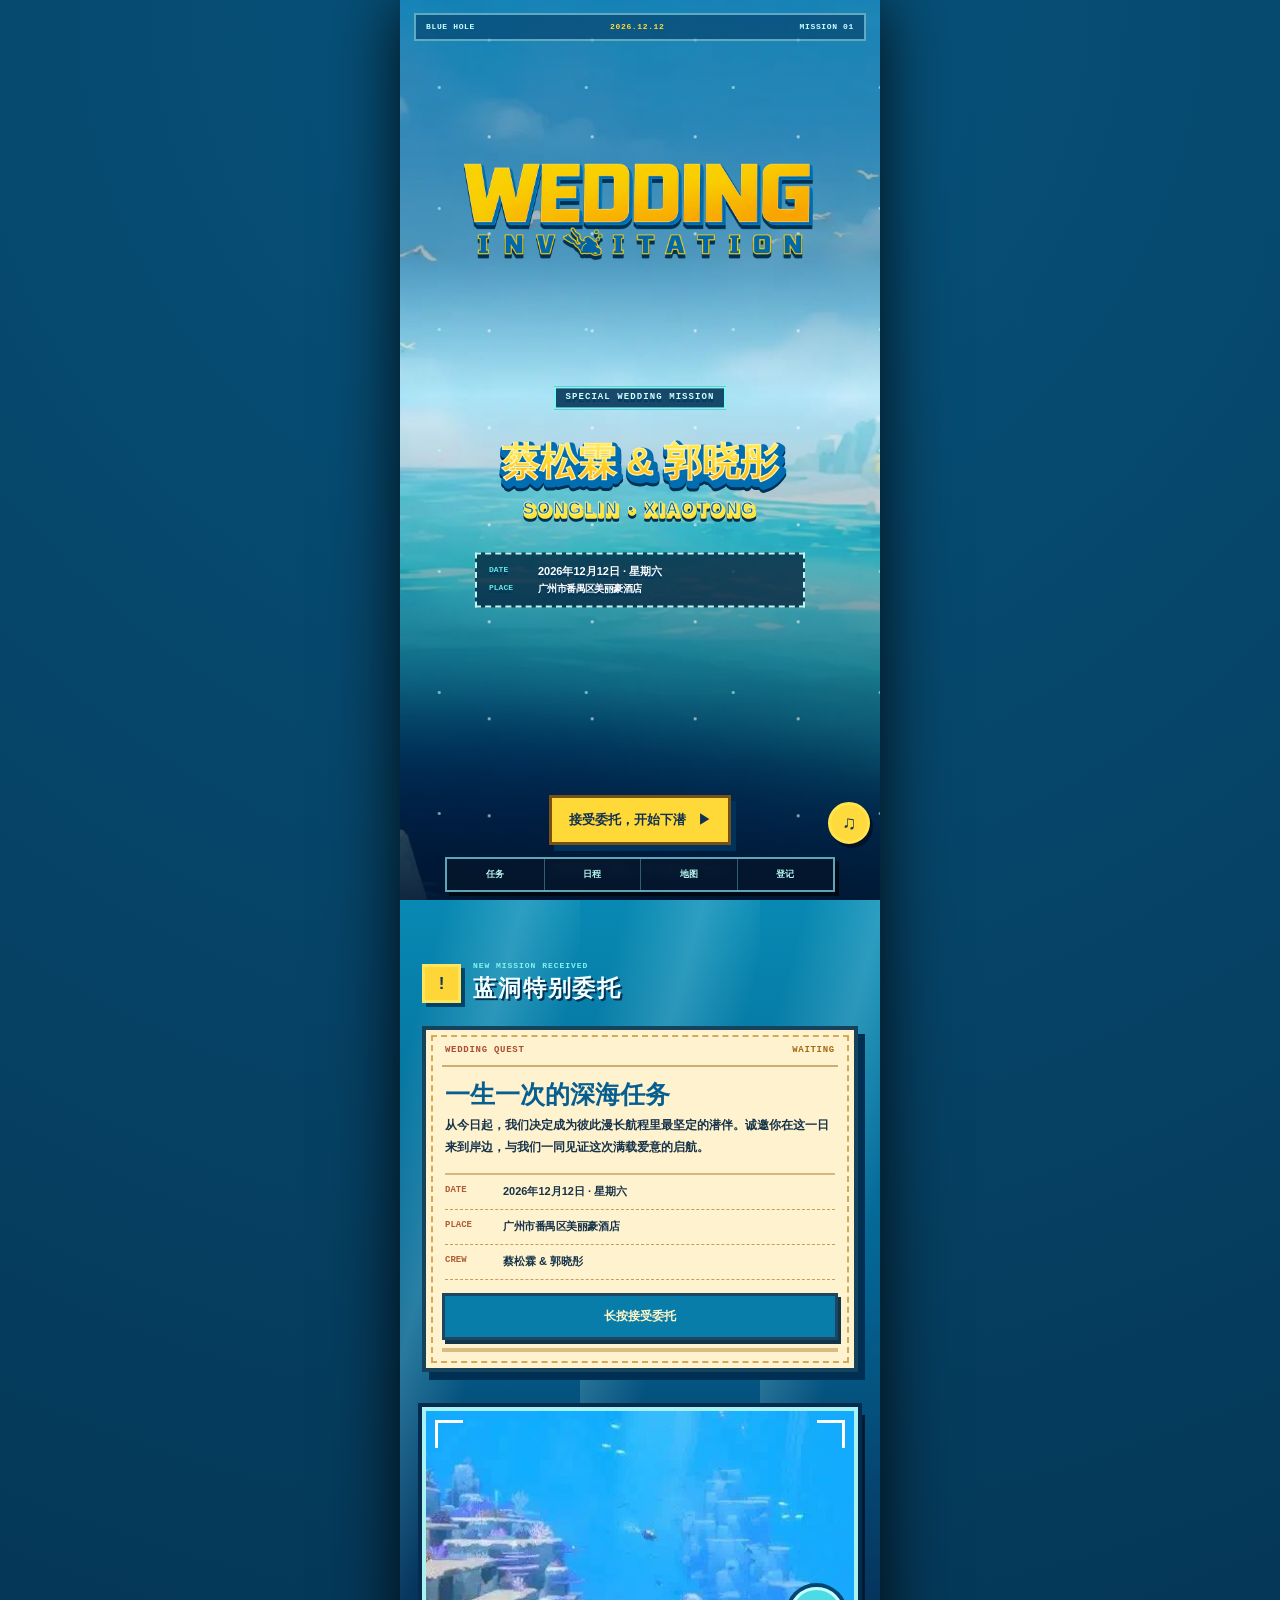
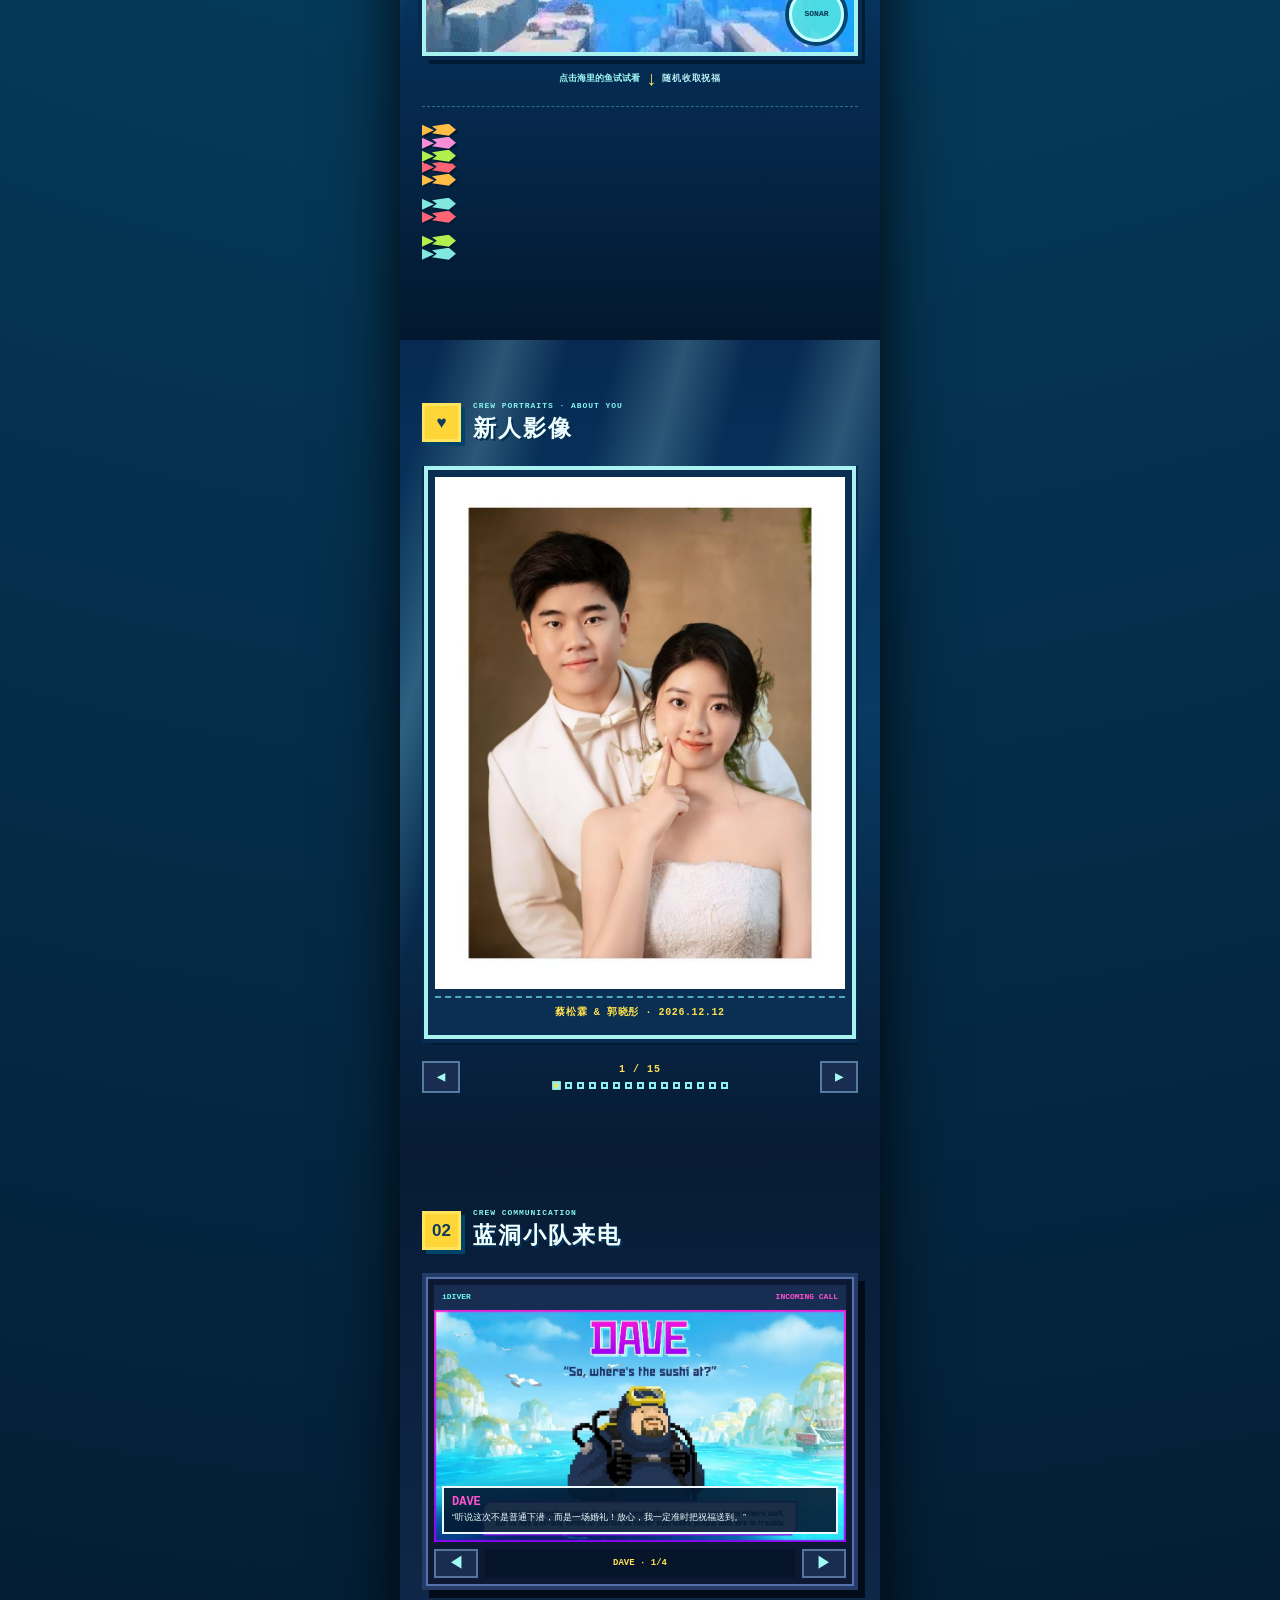
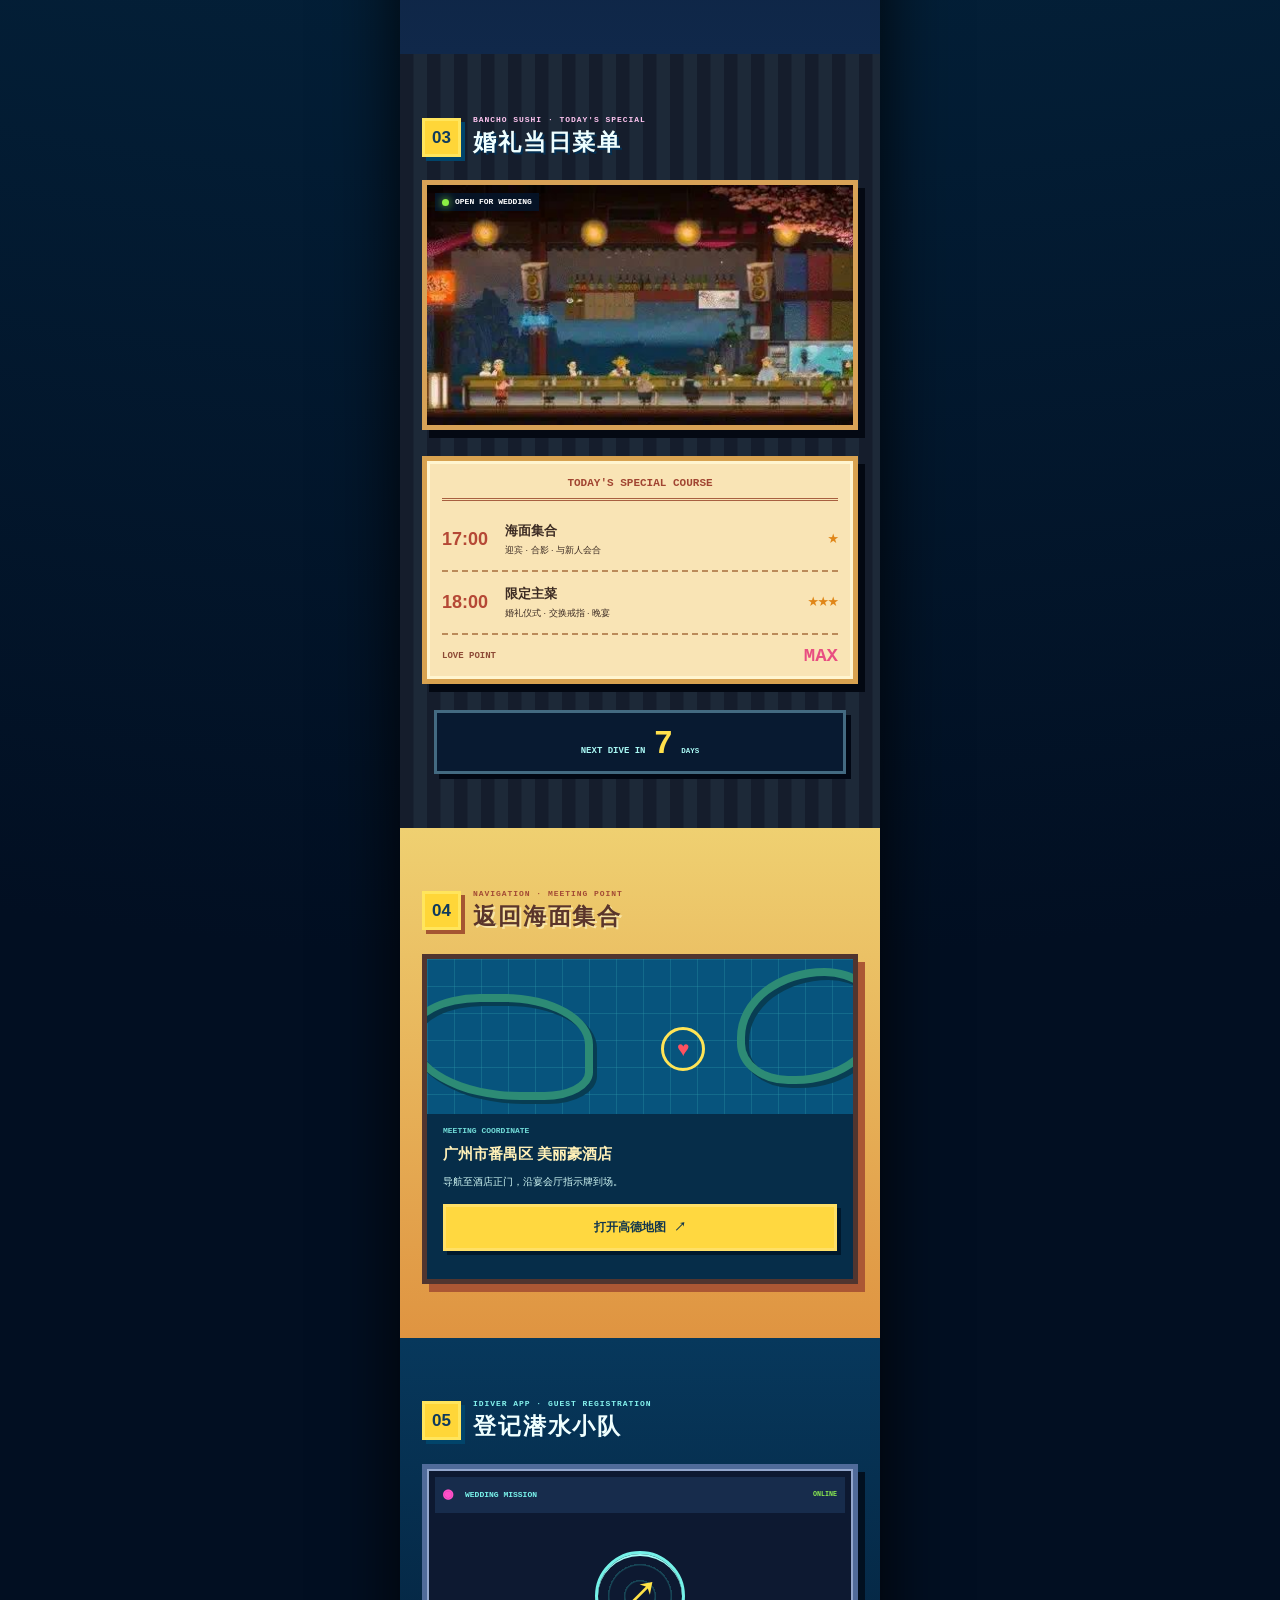
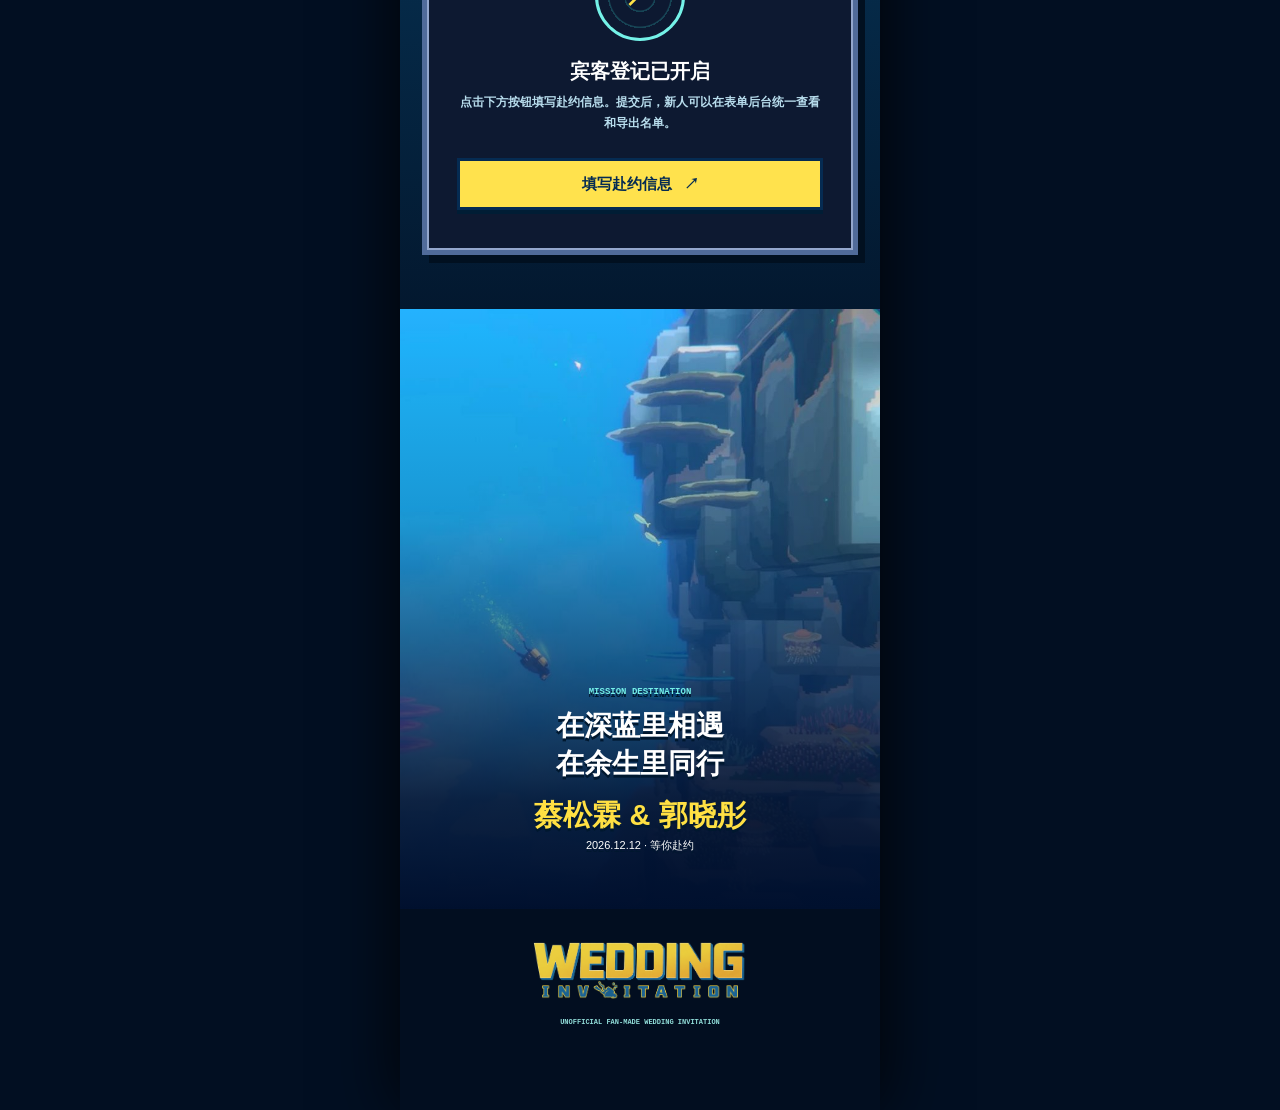
==== commit b09d8483: "fix: 结尾背景改竖幅构图，恢复透明 Logo，消除拉伸" ====
--- a/index.html
+++ b/index.html
@@ -9,17 +9,17 @@
     <meta property="og:title" content="BLUE HOLE WEDDING｜互动婚礼请柬" />
     <meta property="og:description" content="潜入蓝洞，接受一场关于爱与相聚的特别委托。" />
     <meta property="og:url" content="https://moyaakov.github.io/dave-diver-wedding-invitation/" />
-    <meta property="og:image" content="https://moyaakov.github.io/dave-diver-wedding-invitation/assets/wedding-invitation-logo.jpg" />
+    <meta property="og:image" content="https://moyaakov.github.io/dave-diver-wedding-invitation/assets/wedding-invitation-logo.png" />
     <meta property="og:image:alt" content="WEDDING INVITATION" />
     <meta name="twitter:card" content="summary_large_image" />
     <meta name="twitter:title" content="BLUE HOLE WEDDING｜互动婚礼请柬" />
     <meta name="twitter:description" content="潜入蓝洞，接受一场关于爱与相聚的特别委托。" />
-    <meta name="twitter:image" content="https://moyaakov.github.io/dave-diver-wedding-invitation/assets/wedding-invitation-logo.jpg" />
+    <meta name="twitter:image" content="https://moyaakov.github.io/dave-diver-wedding-invitation/assets/wedding-invitation-logo.png" />
     <title>BLUE HOLE WEDDING｜互动婚礼请柬</title>
     <link rel="canonical" href="https://moyaakov.github.io/dave-diver-wedding-invitation/" />
-    <link rel="icon" type="image/jpeg" href="./assets/wedding-invitation-logo.jpg" />
+    <link rel="icon" type="image/png" href="./assets/wedding-invitation-logo.png" />
     <link rel="preload" as="image" href="./assets/dave-key-art-clean.jpg" fetchpriority="high" />
-    <link rel="preload" as="image" href="./assets/wedding-invitation-logo.jpg" />
+    <link rel="preload" as="image" href="./assets/wedding-invitation-logo.png" />
     <link rel="stylesheet" href="./style.css" />
     <script type="module" src="./app.js"></script>
   </head>
@@ -29,7 +29,7 @@
         <img class="hero-art" src="./assets/dave-key-art-clean.jpg" alt="蓝洞海面场景" fetchpriority="high" decoding="async" />
         <div class="hero-shade"></div><div class="surface-glitter" aria-hidden="true"></div>
         <div class="hero-hud"><span>BLUE HOLE</span><b>2026.12.12</b><span>MISSION 01</span></div>
-        <div class="hero-brand"><img src="./assets/wedding-invitation-logo.jpg" alt="WEDDING INVITATION" width="1086" height="362" decoding="async" /></div>
+        <div class="hero-brand"><img src="./assets/wedding-invitation-logo.png" alt="WEDDING INVITATION" width="1086" height="362" decoding="async" /></div>
         <div class="hero-copy">
           <p class="mission-code">SPECIAL WEDDING MISSION</p>
           <img class="hero-names" src="./assets/demo-wedding-names.svg" alt="蔡松霖与郭晓彤，Songlin 与 Xiaotong" />
@@ -146,8 +146,8 @@
         </div>
       </section>
 
-      <section class="ending story-section"><img src="./assets/dave-dive.jpg" decoding="async" alt="蓝洞海底场景" /><div class="ending-copy reveal"><p>MISSION DESTINATION</p><h2>在深蓝里相遇<br />在余生里同行</h2><b>蔡松霖 & 郭晓彤</b><span>2026.12.12 · 等你赴约</span></div></section>
-      <footer><img src="./assets/wedding-invitation-logo.jpg" alt="WEDDING INVITATION" width="1086" height="362" decoding="async" /><p>UNOFFICIAL FAN-MADE WEDDING INVITATION</p></footer>
+      <section class="ending story-section"><img src="./assets/dave-dive-portrait.jpg" decoding="async" alt="蓝洞海底场景" /><div class="ending-copy reveal"><p>MISSION DESTINATION</p><h2>在深蓝里相遇<br />在余生里同行</h2><b>蔡松霖 & 郭晓彤</b><span>2026.12.12 · 等你赴约</span></div></section>
+      <footer><img src="./assets/wedding-invitation-logo.png" alt="WEDDING INVITATION" width="1086" height="362" decoding="async" /><p>UNOFFICIAL FAN-MADE WEDDING INVITATION</p></footer>
     </main>
 
     <nav class="quick-nav" aria-label="快捷导航"><a href="#briefing">任务</a><a href="#schedule">日程</a><a href="#arrival">地图</a><a href="#rsvp">登记</a></nav>
--- a/style.css
+++ b/style.css
@@ -1,4 +1,4 @@
-:root{--deep:#03162c;--navy:#062a4b;--sea:#027ba9;--cyan:#39e6e1;--yellow:#ffd937;--paper:#fff3cf;--pixel-shadow:4px 4px 0 #031a35}*{box-sizing:border-box}html{scroll-behavior:smooth;background:var(--deep)}body{margin:0;background:radial-gradient(circle at 50% 0,#07547d,#020f22 70%);color:#fff;font-family:"Arial Narrow","Microsoft YaHei",sans-serif;-webkit-font-smoothing:none}button,input,select,textarea{font:inherit}button,a{-webkit-tap-highlight-color:transparent}img{display:block;max-width:100%}.phone-shell{width:min(100%,480px);margin:auto;overflow:hidden;background:#063d66;box-shadow:0 0 65px #000d}.hero{position:relative;min-height:100svh;overflow:hidden;background:#087eba}.hero-art{position:absolute;inset:0;width:100%;height:100%;object-fit:cover}.hero-shade{position:absolute;inset:0;background:linear-gradient(#002c4d57 0 28%,#002d4d05 44%,#00152eea 100%)}.surface-glitter{position:absolute;inset:0;opacity:.6;background-image:radial-gradient(circle,#fff 0 1px,transparent 2px),radial-gradient(circle,#baffff 0 1px,transparent 2px);background-position:10% 11%,78% 19%;background-size:103px 97px,147px 121px;animation:glitter 2.4s steps(2) infinite}.hero-hud{position:absolute;z-index:2;top:max(13px,env(safe-area-inset-top));left:14px;right:14px;display:flex;justify-content:space-between;align-items:center;padding:8px 10px;border:2px solid #b6fbff80;color:#c9ffff;background:#023a6399;font:800 8px/1 monospace;letter-spacing:.08em}.hero-hud b{color:var(--yellow)}.hero-copy{position:absolute;z-index:2;top:49%;left:18px;right:18px;transform:translateY(-25%);text-align:center;text-shadow:0 3px #00365f}.official-logo{width:min(52vw,245px);margin:0 auto 9px;filter:drop-shadow(0 5px 0 #003052)}.mission-code{display:inline-block;margin:0;padding:5px 9px;border:2px solid #7ef8f1;color:#cffffc;background:#002f53db;font:900 9px/1 monospace;letter-spacing:.12em}.hero h1{margin:15px 0 7px;color:var(--yellow);font:900 clamp(36px,11.2vw,54px)/.9 Impact,"Arial Black",sans-serif;letter-spacing:.035em;-webkit-text-stroke:2px #8a5011;text-shadow:0 4px #ff992c,0 8px #052b52}.hero h1 span{color:#fff6b4;font-size:.62em;vertical-align:middle}.hero-cn{margin:0;color:#fff;font-size:15px;font-weight:900;letter-spacing:.16em}.mission-ticket{display:grid;grid-template-columns:42px 1fr;gap:4px 7px;width:min(92%,330px);margin:17px auto 0;padding:10px 12px;border:2px dashed #bbf8f4;background:#001d38bd;text-align:left}.mission-ticket span{color:#65e6e0;font:900 8px/1.5 monospace}.mission-ticket b{font-size:11px;line-height:1.3}.dive-button{position:absolute;z-index:4;bottom:max(55px,calc(env(safe-area-inset-bottom) + 48px));left:50%;display:flex;gap:12px;align-items:center;transform:translateX(-50%);width:max-content;padding:13px 17px;border:3px solid #775014;color:#123253;background:var(--yellow);box-shadow:5px 6px #00335c;font-size:13px;font-weight:900;cursor:pointer;animation:buttonPulse 1.5s steps(2) infinite}.start-note{position:absolute;z-index:3;bottom:max(25px,calc(env(safe-area-inset-bottom) + 17px));left:0;right:0;margin:0;color:#c7fbff;text-align:center;font-size:9px;letter-spacing:.06em}.game-hud{position:fixed;z-index:18;top:max(8px,env(safe-area-inset-top));left:50%;display:flex;align-items:center;justify-content:space-between;width:min(calc(100% - 16px),464px);padding:7px 10px;border:2px solid #8df2ef70;background:#001b36d9;backdrop-filter:blur(5px);transform:translateX(-50%) translateY(-140%);transition:transform .4s;pointer-events:none}.game-hud.is-visible{transform:translateX(-50%) translateY(0)}.depth,.caught{display:flex;align-items:baseline;color:#9af5f2;font:800 8px/1 monospace}.depth b{margin-left:5px;color:#fff;font-size:17px}.depth span,.caught small{margin-left:2px}.oxygen{display:flex;gap:6px;align-items:center;color:#f3f5dd;font:900 10px/1 monospace}.oxygen i{width:106px;height:10px;border:2px solid #fff;background:#3c4565}.oxygen b{display:block;width:100%;height:100%;background:linear-gradient(90deg,#8deb3a,#f9e931);transform-origin:left}.caught b{margin-left:5px;color:#fff;font-size:15px}.story-section{position:relative;padding:62px 22px 54px;overflow:hidden}.underwater{min-height:980px;background:linear-gradient(#0789b3 0,#04618f 38%,#062d55 72%,#03182f)}.water-rays{position:absolute;inset:0;background:linear-gradient(105deg,transparent 10%,#c6ffff32 27%,transparent 43%) 0 0/180px 100% repeat-x;animation:rays 9s linear infinite;pointer-events:none}.bubble-field i{position:absolute;bottom:-30px;width:8px;height:8px;border:2px solid #bffcff;border-radius:50%;opacity:.6;animation:rise var(--duration,7s) linear var(--delay,0s) infinite}.section-title{position:relative;z-index:2;display:flex;gap:12px;align-items:center;margin-bottom:22px}.section-title>span{display:grid;place-items:center;width:39px;height:39px;border:3px solid #ffe55d;color:#103b5d;background:#ffd638;box-shadow:4px 4px #01446a;font:900 17px/1 Impact,sans-serif}.section-title p{margin:0 0 3px;color:#85f3ee;font:900 8px/1 monospace;letter-spacing:.12em}.section-title h2{margin:0;color:#efffff;font-size:23px;letter-spacing:.08em;text-shadow:2px 2px #043053}.mission-card{position:relative;z-index:2;padding:16px;border:4px solid #16425c;color:#17334a;background:var(--paper);box-shadow:7px 8px #002f54}.mission-card::after{content:"";position:absolute;inset:5px;border:2px dashed #d4aa5a;pointer-events:none}.card-top{position:relative;z-index:1;display:flex;justify-content:space-between;padding:0 3px 10px;border-bottom:2px solid #d0ac6d;color:#a94e35;font:900 9px/1 monospace;letter-spacing:.08em}.card-top b{color:#a76816}.mission-card h3{position:relative;z-index:1;margin:15px 3px 8px;color:#075f91;font:900 25px/1 Impact,"Arial Black",sans-serif}.mission-card>p{position:relative;z-index:1;margin:0 3px 15px;font-size:12px;line-height:1.8;font-weight:700}.mission-card dl{position:relative;z-index:1;margin:0 3px;border-top:2px solid #d2b77f}.mission-card dl div{display:grid;grid-template-columns:52px 1fr;gap:6px;padding:9px 0;border-bottom:1px dashed #c59d61}.mission-card dt{color:#b15b36;font:900 9px/1.5 monospace}.mission-card dd{margin:0;font-size:11px;line-height:1.45;font-weight:900}.venue-one-line{white-space:nowrap;font-size:clamp(8.5px,2.45vw,11px)!important;letter-spacing:-.04em}.accept-button{position:relative;z-index:2;width:100%;margin-top:13px;padding:12px;border:3px solid #1c4661;color:#fff6c7;background:#087daa;box-shadow:3px 4px #12354c;font-size:12px;font-weight:900;cursor:pointer}.hold-progress{position:relative;z-index:2;height:4px;margin-top:8px;background:#d8bd83}.hold-progress i{display:block;width:0;height:100%;background:#23ad73}.mission-card.is-holding .hold-progress i{width:100%;transition:width 1s linear}.mission-card.is-accepted .accept-button{color:#144330;background:#87de4d}.mission-complete{position:fixed;z-index:40;top:42%;left:50%;display:flex;flex-direction:column;align-items:center;width:min(88%,350px);padding:18px 14px;border:4px solid #fff3a7;color:#fff;background:#092e51e8;box-shadow:0 0 0 5px #ffcc36,8px 9px #001229;opacity:0;transform:translate(-50%,-50%) scale(.7);pointer-events:none}.mission-complete.show{animation:missionPop 2.2s ease both}.mission-complete b{color:#ffe147;font:900 27px/1 Impact,sans-serif}.mission-complete span{margin-top:7px;font-size:11px}.exploration-frame{position:relative;z-index:2;margin-top:35px;border:4px solid #a8f2f1;outline:4px solid #072b4f;box-shadow:7px 8px #001c35;overflow:hidden}.exploration-frame>img{width:100%;aspect-ratio:16/9;object-fit:cover}.camera-corners::before,.camera-corners::after{content:"";position:absolute;width:25px;height:25px;border-color:#fff;border-style:solid;top:9px}.camera-corners::before{left:9px;border-width:3px 0 0 3px}.camera-corners::after{right:9px;border-width:3px 3px 0 0}.sonar-button{position:absolute;right:10px;bottom:10px;width:55px;height:55px;border:3px solid #c6ffff;color:#083451;background:#58e9dfcc;border-radius:50%;box-shadow:0 0 0 4px #04466f;font:900 8px/1 monospace;cursor:pointer}.sonar-field{position:absolute;inset:0;pointer-events:none}.sonar-field i{position:absolute;left:50%;top:50%;width:30px;height:30px;border:3px solid #bcffff;border-radius:50%;transform:translate(-50%,-50%);animation:sonar 1s ease-out both}.scene-caption{position:relative;z-index:2;margin:14px 0 0;color:#9cf8f4;text-align:center;font:800 9px/1.4 monospace}.fish-field{position:relative;z-index:2;height:180px;margin-top:16px;border-top:1px dashed #53cfd270}.pixel-fish{position:absolute;display:block;width:42px;height:22px;border:0;background:transparent;filter:drop-shadow(2px 2px #001b33);cursor:pointer;animation:swim var(--swim,8s) linear infinite}.pixel-fish::before{content:"";position:absolute;left:10px;top:5px;width:24px;height:12px;background:var(--fish,#ffbd45);clip-path:polygon(0 20%,70% 0,100% 50%,70% 100%,0 80%,20% 50%)}.pixel-fish::after{content:"";position:absolute;left:0;top:6px;width:12px;height:11px;background:var(--fish,#ffbd45);clip-path:polygon(100% 50%,0 0,0 100%)}.pixel-fish.caught{animation:caught .55s ease-in forwards;pointer-events:none}.fish-unlock{position:absolute;inset:auto 0 8px;text-align:center;color:#ffe55b;font-weight:900;font-size:12px}.crew-section{background:linear-gradient(#071b35,#10284a);padding-bottom:64px}.crew-phone{position:relative;z-index:2;padding:8px;border:4px solid #243b68;background:#0d1832;box-shadow:7px 8px #020b18,inset 0 0 0 2px #5672aa}.phone-top{display:flex;justify-content:space-between;padding:8px 8px 9px;color:#6ff5ee;background:#172d51;font:900 8px/1 monospace}.phone-top b{color:#ff50d0;animation:blink 1s steps(2) infinite}.crew-slides{position:relative;aspect-ratio:1.777;background:#02162a;overflow:hidden}.crew-slide{position:absolute;inset:0;opacity:0;transform:translateX(10%);transition:opacity .25s,transform .25s;pointer-events:none}.crew-slide.is-active{opacity:1;transform:none;pointer-events:auto}.crew-slide img{width:100%;height:100%;object-fit:cover}.crew-slide p{position:absolute;left:8px;right:8px;bottom:8px;margin:0;padding:8px;border:2px solid #eaf8ff;color:#eefcff;background:#041b34e8;font-size:9px;line-height:1.5}.crew-slide p b{display:block;margin-bottom:3px;color:#ff54cf;font:900 12px/1 monospace}.crew-controls{display:grid;grid-template-columns:44px 1fr 44px;gap:7px;margin-top:7px}.crew-controls button{border:2px solid #55739d;color:#9ffbf4;background:#182d50}.crew-controls output{padding:10px;color:#ffe154;background:#07152b;text-align:center;font:900 9px/1 monospace}.schedule-section{background:repeating-linear-gradient(90deg,#151d2c 0 13px,#1d2938 14px 27px)}.section-title.light p{color:#ffc5f1}.restaurant-screen{position:relative;z-index:2;border:5px solid #d8a257;box-shadow:7px 8px #040913;overflow:hidden}.restaurant-screen img{width:100%;aspect-ratio:16/9;object-fit:cover}.restaurant-status{position:absolute;left:8px;top:8px;display:flex;gap:6px;align-items:center;padding:5px 7px;color:#fff;background:#03162dcc;font:900 8px/1 monospace}.restaurant-status i{width:7px;height:7px;background:#8cf044;border-radius:50%;box-shadow:0 0 8px #8cf044}.menu-board{position:relative;z-index:2;margin-top:26px;padding:17px 15px 13px;border:5px solid #d8a250;color:#3c2b23;background:#f9e4b5;box-shadow:7px 8px #030812,inset 0 0 0 3px #fff5d0}.board-title{margin:0 0 8px;padding-bottom:9px;border-bottom:3px double #a85f40;color:#a14532;text-align:center;font:900 11px/1 monospace}.menu-board article{display:grid;grid-template-columns:54px 1fr auto;gap:9px;align-items:center;padding:13px 0;border-bottom:2px dashed #bb8a59}.menu-board time{color:#b54835;font:900 18px/1 Impact,sans-serif}.menu-board article b{display:block;font-size:13px}.menu-board article span{display:block;margin-top:4px;font-size:9px}.menu-board strong{color:#e08618;font-size:10px}.menu-total{display:flex;justify-content:space-between;align-items:center;padding-top:12px;color:#8d4a36;font:900 9px/1 monospace}.menu-total b{color:#e84e81;font-size:19px}.countdown-card{position:relative;z-index:2;display:flex;align-items:baseline;justify-content:center;gap:9px;margin:26px 12px 0;padding:13px;border:3px solid #436a81;color:#a9f8f4;background:#081a31;box-shadow:5px 5px #020814;font:900 9px/1 monospace}.countdown-card b{color:#ffe04b;font:900 32px/1 Impact,sans-serif}.arrival{background:linear-gradient(#efd071,#df9441);color:#5a352b}.arrival .section-title p{color:#a24a34}.arrival .section-title h2{color:#5a352b;text-shadow:2px 2px #f7e4a6}.arrival .section-title>span{box-shadow:4px 4px #a55632}.map-console{position:relative;z-index:2;min-height:330px;padding:168px 16px 16px;border:5px solid #51352f;background:#062d49;box-shadow:7px 8px #ab5734;overflow:hidden}.map-grid{position:absolute;inset:0 0 auto;height:155px;background-color:#07547d;background-image:linear-gradient(#2a97a955 1px,transparent 1px),linear-gradient(90deg,#2a97a955 1px,transparent 1px);background-size:27px 27px}.map-grid::before,.map-grid::after{content:"";position:absolute;border:8px solid #2d8b75;filter:drop-shadow(4px 4px #083d53)}.map-grid::before{left:-20px;top:35px;width:170px;height:90px;border-radius:45% 55% 30% 70%}.map-grid::after{right:-30px;top:9px;width:130px;height:100px;border-radius:60% 40% 60% 35%}.map-pulse{position:absolute;z-index:2;left:55%;top:68px;width:44px;height:44px}.map-pulse i{position:absolute;inset:0;border:3px solid #ffe456;border-radius:50%;animation:mapPulse 1.7s ease-out infinite}.map-pulse b{position:absolute;inset:0;display:grid;place-items:center;color:#ff5160;font-size:21px}.coordinate{margin:0;color:#72ddd9;font:900 8px/1 monospace}.map-console h3{margin:8px 0 10px;color:#fff0b7;font-size:15px;line-height:1.5}.map-console>p:not(.coordinate){margin:0 0 15px;color:#d1f8f5;font-size:10px}.map-console a{display:flex;justify-content:center;align-items:center;gap:8px;padding:12px;border:3px solid #ffe066;color:#13374d;background:#ffd840;box-shadow:4px 4px #00182c;text-decoration:none;font-size:12px;font-weight:900}.rsvp-section{background:linear-gradient(#07385c,#03182f)}.rsvp-phone{position:relative;z-index:2;padding:8px;border:5px solid #506b9a;background:#0d1931;box-shadow:7px 8px #011020,inset 0 0 0 2px #93a7cd}.app-bar{display:grid;grid-template-columns:22px 1fr auto;align-items:center;padding:10px 8px;color:#7af4ec;background:#172c4c;font:900 8px/1 monospace}.app-bar span{color:#ff4fc8;font-size:16px}.app-bar small{color:#8beb50}.rsvp-phone form{padding:16px 13px 14px;color:#e8ffff;background:linear-gradient(#0d3153,#082542)}.rsvp-phone form>label,.date-fields label{display:block;margin-bottom:14px}.rsvp-phone label>span,.rsvp-phone legend{display:block;margin-bottom:6px;color:#8feeea;font:900 9px/1.3 monospace}.rsvp-phone label>span b,.rsvp-phone legend b{color:#ff5e77}.rsvp-phone input,.rsvp-phone select,.rsvp-phone textarea{width:100%;padding:11px;border:2px solid #557ba1;border-radius:0;outline:none;color:#efffff;background:#061a31;box-shadow:inset 3px 3px #020e1c;font-size:12px}.rsvp-phone input:focus,.rsvp-phone select:focus,.rsvp-phone textarea:focus{border-color:#7ff7ef}.rsvp-phone [aria-invalid="true"]{border-color:#ff5d65!important}.rsvp-phone textarea{resize:vertical}.rsvp-phone label>small{display:block;margin-top:4px;color:#739ab7;text-align:right;font:800 8px/1 monospace}.rsvp-phone fieldset{margin:0 0 14px;padding:0;border:0}.choice-row{display:grid;grid-template-columns:1fr 1fr;gap:8px}.choice-row label{margin:0}.choice-row input{position:absolute;opacity:0}.choice-row span{display:block!important;margin:0!important;padding:10px;border:2px solid #557ba1;color:#cceff3!important;background:#071b33;text-align:center}.choice-row input:checked+span{border-color:#ffe04c;color:#18384d!important;background:#ffe04c}.date-fields{display:grid;grid-template-columns:1fr 1fr;gap:9px}.date-fields label{min-width:0}.date-fields input{padding:9px 5px;font-size:9px}.form-error{margin:0 0 12px;padding:9px;border:2px solid #ff6a6e;color:#ffd4d4;background:#4c1727;font-size:10px}.submit-button{display:flex;justify-content:space-between;width:100%;padding:13px 15px;border:3px solid #79601b;color:#173751;background:#ffe046;box-shadow:4px 5px #020f20;font-size:12px;font-weight:900}.submit-button:disabled{opacity:.6}.rsvp-success{padding:31px 17px;color:#eaffff;background:#082746;text-align:center}.success-radar{position:relative;width:90px;height:90px;margin:0 auto 18px;border:3px solid #74f2e8;border-radius:50%;background:repeating-radial-gradient(circle,transparent 0 14px,#32bdb944 15px 16px)}.success-radar i{position:absolute;inset:0;border-top:2px solid #a6fff7;border-radius:50%;animation:spin 2s linear infinite}.success-radar b{position:absolute;inset:0;display:grid;place-items:center;color:#ffe347;font-size:34px}.rsvp-success h3{margin:0;color:#ffe04c;font-size:20px}.rsvp-success p{font-size:11px;line-height:1.7}.rsvp-success button{padding:10px 15px;border:2px solid #75e9e4;color:#dffffc;background:#0a4867}.ending{min-height:630px;padding:0;background:#03182f}.ending>img{position:absolute;inset:0;width:100%;height:100%;object-fit:cover}.ending::after{content:"";position:absolute;inset:0;background:linear-gradient(#00122c1f,#00142edb 75%,#001022)}.ending-copy{position:absolute;z-index:2;left:22px;right:22px;bottom:80px;text-align:center;text-shadow:0 3px #00182f}.ending-copy p{margin:0 0 10px;color:#74eee8;font:900 9px/1 monospace}.ending-copy h2{margin:0 0 18px;font-size:28px;line-height:1.35}.ending-copy b{display:block;color:#ffe043;font:900 29px/1 Impact,sans-serif}.ending-copy span{display:block;margin-top:8px;font-size:11px}footer{padding:25px 20px calc(82px + env(safe-area-inset-bottom));color:#91ddd9;background:#020e20;text-align:center}footer img{width:115px;margin:0 auto 10px;filter:grayscale(.3)}footer p{margin:0;font:800 7px/1.5 monospace}.quick-nav{position:fixed;z-index:20;left:50%;bottom:max(8px,env(safe-area-inset-bottom));display:grid;grid-template-columns:repeat(4,1fr);width:min(calc(100% - 88px),390px);border:2px solid #5fa5b7;background:#05172de8;box-shadow:4px 4px #0009;transform:translateX(-50%);backdrop-filter:blur(7px)}.quick-nav a{padding:9px 3px;color:#b8f6f2;text-align:center;text-decoration:none;font-size:9px;font-weight:900}.quick-nav a+a{border-left:1px solid #315d75}.music-dock{position:fixed;z-index:30;right:max(10px,calc((100vw - 480px)/2 + 10px));bottom:max(10px,env(safe-area-inset-bottom))}.music-dock>p{position:absolute;right:0;bottom:106px;width:max-content;margin:0;padding:7px 9px;border:2px solid #ffe05a;color:#173650;background:#fff1bd;box-shadow:3px 3px #00162c;font-size:9px;font-weight:900;transition:.25s}.music-dock>p::after{content:"";position:absolute;right:16px;bottom:-8px;border-width:7px 6px 0;border-style:solid;border-color:#ffe05a transparent transparent}.music-dock>p.is-hidden{opacity:0;transform:translateY(8px);pointer-events:none}.music-dock>button{display:grid;place-items:center;width:42px;height:42px;border:3px solid #ffe44f;color:#173954;background:#ffda3d;border-radius:50%;box-shadow:3px 4px #001329;font-size:19px}.music-dock>button.playing{color:#fff;background:#e835a9;animation:musicPulse 1.3s ease-in-out infinite}.music-player{position:absolute;right:0;bottom:52px;width:min(300px,calc(100vw - 28px));padding:7px;border:3px solid #70eae3;background:#061a31;box-shadow:6px 7px #000b}.music-player>div:first-child{display:flex;flex-direction:column;padding:3px 34px 8px 3px;color:#fff;font-size:9px}.music-player>div:first-child b{color:#ffe046;font:900 10px/1 monospace}.music-player>div:first-child span{margin-top:3px;color:#a5e8e4}.music-player>button{position:absolute;right:7px;top:7px;width:27px;height:27px;border:2px solid #506d8b;color:#fff;background:#142d4b}.music-player iframe{display:block;width:100%;aspect-ratio:16/9;border:0}.album-section{background:linear-gradient(#062a52 0,#083a63 46%,#071b35 100%)}.album-frame{position:relative;z-index:2}.album-track{display:flex;overflow-x:auto;scroll-snap-type:x mandatory;scroll-behavior:smooth;overscroll-behavior-x:contain;-webkit-overflow-scrolling:touch;gap:12px;padding:0 2px 6px;scrollbar-width:none}.album-track::-webkit-scrollbar{display:none}.album-slide{flex:0 0 100%;margin:0;padding:7px;border:4px solid #a8f2f1;outline:4px solid #072b4f;background:#0a2f52;box-shadow:7px 8px #001c35;scroll-snap-align:center}.album-slide>img{width:100%;aspect-ratio:4/5;object-fit:cover;object-position:var(--photo-position,center 22%)}.album-slide>figcaption{margin-top:7px;padding:8px 6px;border-top:2px dashed #4ea9c4;color:#ffe04b;text-align:center;font:900 10px/1.4 monospace;letter-spacing:.06em}.album-arrow{display:grid;place-items:center;width:38px;height:32px;border:2px solid #557ba1;color:#9ffbf4;background:#182d50;font:900 13px/1 monospace;cursor:pointer}.album-controls{position:relative;z-index:2;display:grid;grid-template-columns:38px 1fr 38px;align-items:center;gap:8px;margin-top:16px}.album-controls>div{display:flex;flex-direction:column;align-items:center;gap:7px}.album-controls output{color:#ffe154;font:900 10px/1 monospace;letter-spacing:.1em}.album-dots{display:flex;flex-wrap:wrap;justify-content:center;gap:5px;max-width:100%}.album-dots i{display:block;width:7px;height:7px;border:2px solid #8df2ef;background:transparent;transition:background .25s,transform .25s}.album-dots i.is-active{background:#ffe04b;transform:scale(1.2)}.reveal{opacity:0;transform:translateY(20px);transition:opacity .65s,transform .65s}.reveal.is-visible{opacity:1;transform:none}@keyframes rise{to{transform:translateY(-1050px) translateX(23px);opacity:0}}@keyframes swim{from{transform:translateX(-65px)}to{transform:translateX(430px)}}@keyframes sonar{to{width:400px;height:400px;opacity:0}}@keyframes caught{to{transform:translateY(-75px) scale(.2) rotate(25deg);opacity:0}}@keyframes mapPulse{to{transform:scale(2.4);opacity:0}}@keyframes missionPop{0%{opacity:0;transform:translate(-50%,-50%) scale(.7)}15%,72%{opacity:1;transform:translate(-50%,-50%) scale(1)}100%{opacity:0;transform:translate(-50%,-60%) scale(1)}}@keyframes glitter{50%{opacity:.25}}@keyframes rays{to{background-position:180px 0}}@keyframes buttonPulse{50%{transform:translateX(-50%) translateY(2px)}}@keyframes blink{50%{opacity:.35}}@keyframes spin{to{transform:rotate(360deg)}}@keyframes musicPulse{50%{box-shadow:0 0 0 7px #ed3bad44,3px 4px #001329}}@media(prefers-reduced-motion:reduce){*{scroll-behavior:auto!important;animation-duration:.01ms!important;animation-iteration-count:1!important}.reveal{opacity:1;transform:none}}@media(max-width:360px){.story-section{padding-inline:16px}.album-slide>figcaption{font-size:9px}.mission-card dl div{grid-template-columns:45px 1fr}.venue-one-line{font-size:8px!important}.date-fields{grid-template-columns:1fr}.hero h1{font-size:35px}.oxygen i{width:76px}.crew-slide p{font-size:8px}.music-player{width:278px}}
+:root{--deep:#03162c;--navy:#062a4b;--sea:#027ba9;--cyan:#39e6e1;--yellow:#ffd937;--paper:#fff3cf;--pixel-shadow:4px 4px 0 #031a35}*{box-sizing:border-box}html{scroll-behavior:smooth;background:var(--deep)}body{margin:0;background:radial-gradient(circle at 50% 0,#07547d,#020f22 70%);color:#fff;font-family:"Arial Narrow","Microsoft YaHei",sans-serif;-webkit-font-smoothing:none}button,input,select,textarea{font:inherit}button,a{-webkit-tap-highlight-color:transparent}img{display:block;max-width:100%}.phone-shell{width:min(100%,480px);margin:auto;overflow:hidden;background:#063d66;box-shadow:0 0 65px #000d}.hero{position:relative;min-height:100svh;overflow:hidden;background:#087eba}.hero-art{position:absolute;inset:0;width:100%;height:100%;object-fit:cover}.hero-shade{position:absolute;inset:0;background:linear-gradient(#002c4d57 0 28%,#002d4d05 44%,#00152eea 100%)}.surface-glitter{position:absolute;inset:0;opacity:.6;background-image:radial-gradient(circle,#fff 0 1px,transparent 2px),radial-gradient(circle,#baffff 0 1px,transparent 2px);background-position:10% 11%,78% 19%;background-size:103px 97px,147px 121px;animation:glitter 2.4s steps(2) infinite}.hero-hud{position:absolute;z-index:2;top:max(13px,env(safe-area-inset-top));left:14px;right:14px;display:flex;justify-content:space-between;align-items:center;padding:8px 10px;border:2px solid #b6fbff80;color:#c9ffff;background:#023a6399;font:800 8px/1 monospace;letter-spacing:.08em}.hero-hud b{color:var(--yellow)}.hero-copy{position:absolute;z-index:2;top:49%;left:18px;right:18px;transform:translateY(-25%);text-align:center;text-shadow:0 3px #00365f}.official-logo{width:min(52vw,245px);margin:0 auto 9px;filter:drop-shadow(0 5px 0 #003052)}.mission-code{display:inline-block;margin:0;padding:5px 9px;border:2px solid #7ef8f1;color:#cffffc;background:#002f53db;font:900 9px/1 monospace;letter-spacing:.12em}.hero h1{margin:15px 0 7px;color:var(--yellow);font:900 clamp(36px,11.2vw,54px)/.9 Impact,"Arial Black",sans-serif;letter-spacing:.035em;-webkit-text-stroke:2px #8a5011;text-shadow:0 4px #ff992c,0 8px #052b52}.hero h1 span{color:#fff6b4;font-size:.62em;vertical-align:middle}.hero-cn{margin:0;color:#fff;font-size:15px;font-weight:900;letter-spacing:.16em}.mission-ticket{display:grid;grid-template-columns:42px 1fr;gap:4px 7px;width:min(92%,330px);margin:17px auto 0;padding:10px 12px;border:2px dashed #bbf8f4;background:#001d38bd;text-align:left}.mission-ticket span{color:#65e6e0;font:900 8px/1.5 monospace}.mission-ticket b{font-size:11px;line-height:1.3}.dive-button{position:absolute;z-index:4;bottom:max(55px,calc(env(safe-area-inset-bottom) + 48px));left:50%;display:flex;gap:12px;align-items:center;transform:translateX(-50%);width:max-content;padding:13px 17px;border:3px solid #775014;color:#123253;background:var(--yellow);box-shadow:5px 6px #00335c;font-size:13px;font-weight:900;cursor:pointer;animation:buttonPulse 1.5s steps(2) infinite}.start-note{position:absolute;z-index:3;bottom:max(25px,calc(env(safe-area-inset-bottom) + 17px));left:0;right:0;margin:0;color:#c7fbff;text-align:center;font-size:9px;letter-spacing:.06em}.game-hud{position:fixed;z-index:18;top:max(8px,env(safe-area-inset-top));left:50%;display:flex;align-items:center;justify-content:space-between;width:min(calc(100% - 16px),464px);padding:7px 10px;border:2px solid #8df2ef70;background:#001b36d9;backdrop-filter:blur(5px);transform:translateX(-50%) translateY(-140%);transition:transform .4s;pointer-events:none}.game-hud.is-visible{transform:translateX(-50%) translateY(0)}.depth,.caught{display:flex;align-items:baseline;color:#9af5f2;font:800 8px/1 monospace}.depth b{margin-left:5px;color:#fff;font-size:17px}.depth span,.caught small{margin-left:2px}.oxygen{display:flex;gap:6px;align-items:center;color:#f3f5dd;font:900 10px/1 monospace}.oxygen i{width:106px;height:10px;border:2px solid #fff;background:#3c4565}.oxygen b{display:block;width:100%;height:100%;background:linear-gradient(90deg,#8deb3a,#f9e931);transform-origin:left}.caught b{margin-left:5px;color:#fff;font-size:15px}.story-section{position:relative;padding:62px 22px 54px;overflow:hidden}.underwater{min-height:980px;background:linear-gradient(#0789b3 0,#04618f 38%,#062d55 72%,#03182f)}.water-rays{position:absolute;inset:0;background:linear-gradient(105deg,transparent 10%,#c6ffff32 27%,transparent 43%) 0 0/180px 100% repeat-x;animation:rays 9s linear infinite;pointer-events:none}.bubble-field i{position:absolute;bottom:-30px;width:8px;height:8px;border:2px solid #bffcff;border-radius:50%;opacity:.6;animation:rise var(--duration,7s) linear var(--delay,0s) infinite}.section-title{position:relative;z-index:2;display:flex;gap:12px;align-items:center;margin-bottom:22px}.section-title>span{display:grid;place-items:center;width:39px;height:39px;border:3px solid #ffe55d;color:#103b5d;background:#ffd638;box-shadow:4px 4px #01446a;font:900 17px/1 Impact,sans-serif}.section-title p{margin:0 0 3px;color:#85f3ee;font:900 8px/1 monospace;letter-spacing:.12em}.section-title h2{margin:0;color:#efffff;font-size:23px;letter-spacing:.08em;text-shadow:2px 2px #043053}.mission-card{position:relative;z-index:2;padding:16px;border:4px solid #16425c;color:#17334a;background:var(--paper);box-shadow:7px 8px #002f54}.mission-card::after{content:"";position:absolute;inset:5px;border:2px dashed #d4aa5a;pointer-events:none}.card-top{position:relative;z-index:1;display:flex;justify-content:space-between;padding:0 3px 10px;border-bottom:2px solid #d0ac6d;color:#a94e35;font:900 9px/1 monospace;letter-spacing:.08em}.card-top b{color:#a76816}.mission-card h3{position:relative;z-index:1;margin:15px 3px 8px;color:#075f91;font:900 25px/1 Impact,"Arial Black",sans-serif}.mission-card>p{position:relative;z-index:1;margin:0 3px 15px;font-size:12px;line-height:1.8;font-weight:700}.mission-card dl{position:relative;z-index:1;margin:0 3px;border-top:2px solid #d2b77f}.mission-card dl div{display:grid;grid-template-columns:52px 1fr;gap:6px;padding:9px 0;border-bottom:1px dashed #c59d61}.mission-card dt{color:#b15b36;font:900 9px/1.5 monospace}.mission-card dd{margin:0;font-size:11px;line-height:1.45;font-weight:900}.venue-one-line{white-space:nowrap;font-size:clamp(8.5px,2.45vw,11px)!important;letter-spacing:-.04em}.accept-button{position:relative;z-index:2;width:100%;margin-top:13px;padding:12px;border:3px solid #1c4661;color:#fff6c7;background:#087daa;box-shadow:3px 4px #12354c;font-size:12px;font-weight:900;cursor:pointer}.hold-progress{position:relative;z-index:2;height:4px;margin-top:8px;background:#d8bd83}.hold-progress i{display:block;width:0;height:100%;background:#23ad73}.mission-card.is-holding .hold-progress i{width:100%;transition:width 1s linear}.mission-card.is-accepted .accept-button{color:#144330;background:#87de4d}.mission-complete{position:fixed;z-index:40;top:42%;left:50%;display:flex;flex-direction:column;align-items:center;width:min(88%,350px);padding:18px 14px;border:4px solid #fff3a7;color:#fff;background:#092e51e8;box-shadow:0 0 0 5px #ffcc36,8px 9px #001229;opacity:0;transform:translate(-50%,-50%) scale(.7);pointer-events:none}.mission-complete.show{animation:missionPop 2.2s ease both}.mission-complete b{color:#ffe147;font:900 27px/1 Impact,sans-serif}.mission-complete span{margin-top:7px;font-size:11px}.exploration-frame{position:relative;z-index:2;margin-top:35px;border:4px solid #a8f2f1;outline:4px solid #072b4f;box-shadow:7px 8px #001c35;overflow:hidden}.exploration-frame>img{width:100%;aspect-ratio:16/9;object-fit:cover}.camera-corners::before,.camera-corners::after{content:"";position:absolute;width:25px;height:25px;border-color:#fff;border-style:solid;top:9px}.camera-corners::before{left:9px;border-width:3px 0 0 3px}.camera-corners::after{right:9px;border-width:3px 3px 0 0}.sonar-button{position:absolute;right:10px;bottom:10px;width:55px;height:55px;border:3px solid #c6ffff;color:#083451;background:#58e9dfcc;border-radius:50%;box-shadow:0 0 0 4px #04466f;font:900 8px/1 monospace;cursor:pointer}.sonar-field{position:absolute;inset:0;pointer-events:none}.sonar-field i{position:absolute;left:50%;top:50%;width:30px;height:30px;border:3px solid #bcffff;border-radius:50%;transform:translate(-50%,-50%);animation:sonar 1s ease-out both}.scene-caption{position:relative;z-index:2;margin:14px 0 0;color:#9cf8f4;text-align:center;font:800 9px/1.4 monospace}.fish-field{position:relative;z-index:2;height:180px;margin-top:16px;border-top:1px dashed #53cfd270}.pixel-fish{position:absolute;display:block;width:42px;height:22px;border:0;background:transparent;filter:drop-shadow(2px 2px #001b33);cursor:pointer;animation:swim var(--swim,8s) linear infinite}.pixel-fish::before{content:"";position:absolute;left:10px;top:5px;width:24px;height:12px;background:var(--fish,#ffbd45);clip-path:polygon(0 20%,70% 0,100% 50%,70% 100%,0 80%,20% 50%)}.pixel-fish::after{content:"";position:absolute;left:0;top:6px;width:12px;height:11px;background:var(--fish,#ffbd45);clip-path:polygon(100% 50%,0 0,0 100%)}.pixel-fish.caught{animation:caught .55s ease-in forwards;pointer-events:none}.fish-unlock{position:absolute;inset:auto 0 8px;text-align:center;color:#ffe55b;font-weight:900;font-size:12px}.crew-section{background:linear-gradient(#071b35,#10284a);padding-bottom:64px}.crew-phone{position:relative;z-index:2;padding:8px;border:4px solid #243b68;background:#0d1832;box-shadow:7px 8px #020b18,inset 0 0 0 2px #5672aa}.phone-top{display:flex;justify-content:space-between;padding:8px 8px 9px;color:#6ff5ee;background:#172d51;font:900 8px/1 monospace}.phone-top b{color:#ff50d0;animation:blink 1s steps(2) infinite}.crew-slides{position:relative;aspect-ratio:1.777;background:#02162a;overflow:hidden}.crew-slide{position:absolute;inset:0;opacity:0;transform:translateX(10%);transition:opacity .25s,transform .25s;pointer-events:none}.crew-slide.is-active{opacity:1;transform:none;pointer-events:auto}.crew-slide img{width:100%;height:100%;object-fit:cover}.crew-slide p{position:absolute;left:8px;right:8px;bottom:8px;margin:0;padding:8px;border:2px solid #eaf8ff;color:#eefcff;background:#041b34e8;font-size:9px;line-height:1.5}.crew-slide p b{display:block;margin-bottom:3px;color:#ff54cf;font:900 12px/1 monospace}.crew-controls{display:grid;grid-template-columns:44px 1fr 44px;gap:7px;margin-top:7px}.crew-controls button{border:2px solid #55739d;color:#9ffbf4;background:#182d50}.crew-controls output{padding:10px;color:#ffe154;background:#07152b;text-align:center;font:900 9px/1 monospace}.schedule-section{background:repeating-linear-gradient(90deg,#151d2c 0 13px,#1d2938 14px 27px)}.section-title.light p{color:#ffc5f1}.restaurant-screen{position:relative;z-index:2;border:5px solid #d8a257;box-shadow:7px 8px #040913;overflow:hidden}.restaurant-screen img{width:100%;aspect-ratio:16/9;object-fit:cover}.restaurant-status{position:absolute;left:8px;top:8px;display:flex;gap:6px;align-items:center;padding:5px 7px;color:#fff;background:#03162dcc;font:900 8px/1 monospace}.restaurant-status i{width:7px;height:7px;background:#8cf044;border-radius:50%;box-shadow:0 0 8px #8cf044}.menu-board{position:relative;z-index:2;margin-top:26px;padding:17px 15px 13px;border:5px solid #d8a250;color:#3c2b23;background:#f9e4b5;box-shadow:7px 8px #030812,inset 0 0 0 3px #fff5d0}.board-title{margin:0 0 8px;padding-bottom:9px;border-bottom:3px double #a85f40;color:#a14532;text-align:center;font:900 11px/1 monospace}.menu-board article{display:grid;grid-template-columns:54px 1fr auto;gap:9px;align-items:center;padding:13px 0;border-bottom:2px dashed #bb8a59}.menu-board time{color:#b54835;font:900 18px/1 Impact,sans-serif}.menu-board article b{display:block;font-size:13px}.menu-board article span{display:block;margin-top:4px;font-size:9px}.menu-board strong{color:#e08618;font-size:10px}.menu-total{display:flex;justify-content:space-between;align-items:center;padding-top:12px;color:#8d4a36;font:900 9px/1 monospace}.menu-total b{color:#e84e81;font-size:19px}.countdown-card{position:relative;z-index:2;display:flex;align-items:baseline;justify-content:center;gap:9px;margin:26px 12px 0;padding:13px;border:3px solid #436a81;color:#a9f8f4;background:#081a31;box-shadow:5px 5px #020814;font:900 9px/1 monospace}.countdown-card b{color:#ffe04b;font:900 32px/1 Impact,sans-serif}.arrival{background:linear-gradient(#efd071,#df9441);color:#5a352b}.arrival .section-title p{color:#a24a34}.arrival .section-title h2{color:#5a352b;text-shadow:2px 2px #f7e4a6}.arrival .section-title>span{box-shadow:4px 4px #a55632}.map-console{position:relative;z-index:2;min-height:330px;padding:168px 16px 16px;border:5px solid #51352f;background:#062d49;box-shadow:7px 8px #ab5734;overflow:hidden}.map-grid{position:absolute;inset:0 0 auto;height:155px;background-color:#07547d;background-image:linear-gradient(#2a97a955 1px,transparent 1px),linear-gradient(90deg,#2a97a955 1px,transparent 1px);background-size:27px 27px}.map-grid::before,.map-grid::after{content:"";position:absolute;border:8px solid #2d8b75;filter:drop-shadow(4px 4px #083d53)}.map-grid::before{left:-20px;top:35px;width:170px;height:90px;border-radius:45% 55% 30% 70%}.map-grid::after{right:-30px;top:9px;width:130px;height:100px;border-radius:60% 40% 60% 35%}.map-pulse{position:absolute;z-index:2;left:55%;top:68px;width:44px;height:44px}.map-pulse i{position:absolute;inset:0;border:3px solid #ffe456;border-radius:50%;animation:mapPulse 1.7s ease-out infinite}.map-pulse b{position:absolute;inset:0;display:grid;place-items:center;color:#ff5160;font-size:21px}.coordinate{margin:0;color:#72ddd9;font:900 8px/1 monospace}.map-console h3{margin:8px 0 10px;color:#fff0b7;font-size:15px;line-height:1.5}.map-console>p:not(.coordinate){margin:0 0 15px;color:#d1f8f5;font-size:10px}.map-console a{display:flex;justify-content:center;align-items:center;gap:8px;padding:12px;border:3px solid #ffe066;color:#13374d;background:#ffd840;box-shadow:4px 4px #00182c;text-decoration:none;font-size:12px;font-weight:900}.rsvp-section{background:linear-gradient(#07385c,#03182f)}.rsvp-phone{position:relative;z-index:2;padding:8px;border:5px solid #506b9a;background:#0d1931;box-shadow:7px 8px #011020,inset 0 0 0 2px #93a7cd}.app-bar{display:grid;grid-template-columns:22px 1fr auto;align-items:center;padding:10px 8px;color:#7af4ec;background:#172c4c;font:900 8px/1 monospace}.app-bar span{color:#ff4fc8;font-size:16px}.app-bar small{color:#8beb50}.rsvp-phone form{padding:16px 13px 14px;color:#e8ffff;background:linear-gradient(#0d3153,#082542)}.rsvp-phone form>label,.date-fields label{display:block;margin-bottom:14px}.rsvp-phone label>span,.rsvp-phone legend{display:block;margin-bottom:6px;color:#8feeea;font:900 9px/1.3 monospace}.rsvp-phone label>span b,.rsvp-phone legend b{color:#ff5e77}.rsvp-phone input,.rsvp-phone select,.rsvp-phone textarea{width:100%;padding:11px;border:2px solid #557ba1;border-radius:0;outline:none;color:#efffff;background:#061a31;box-shadow:inset 3px 3px #020e1c;font-size:12px}.rsvp-phone input:focus,.rsvp-phone select:focus,.rsvp-phone textarea:focus{border-color:#7ff7ef}.rsvp-phone [aria-invalid="true"]{border-color:#ff5d65!important}.rsvp-phone textarea{resize:vertical}.rsvp-phone label>small{display:block;margin-top:4px;color:#739ab7;text-align:right;font:800 8px/1 monospace}.rsvp-phone fieldset{margin:0 0 14px;padding:0;border:0}.choice-row{display:grid;grid-template-columns:1fr 1fr;gap:8px}.choice-row label{margin:0}.choice-row input{position:absolute;opacity:0}.choice-row span{display:block!important;margin:0!important;padding:10px;border:2px solid #557ba1;color:#cceff3!important;background:#071b33;text-align:center}.choice-row input:checked+span{border-color:#ffe04c;color:#18384d!important;background:#ffe04c}.date-fields{display:grid;grid-template-columns:1fr 1fr;gap:9px}.date-fields label{min-width:0}.date-fields input{padding:9px 5px;font-size:9px}.form-error{margin:0 0 12px;padding:9px;border:2px solid #ff6a6e;color:#ffd4d4;background:#4c1727;font-size:10px}.submit-button{display:flex;justify-content:space-between;width:100%;padding:13px 15px;border:3px solid #79601b;color:#173751;background:#ffe046;box-shadow:4px 5px #020f20;font-size:12px;font-weight:900}.submit-button:disabled{opacity:.6}.rsvp-success{padding:31px 17px;color:#eaffff;background:#082746;text-align:center}.success-radar{position:relative;width:90px;height:90px;margin:0 auto 18px;border:3px solid #74f2e8;border-radius:50%;background:repeating-radial-gradient(circle,transparent 0 14px,#32bdb944 15px 16px)}.success-radar i{position:absolute;inset:0;border-top:2px solid #a6fff7;border-radius:50%;animation:spin 2s linear infinite}.success-radar b{position:absolute;inset:0;display:grid;place-items:center;color:#ffe347;font-size:34px}.rsvp-success h3{margin:0;color:#ffe04c;font-size:20px}.rsvp-success p{font-size:11px;line-height:1.7}.rsvp-success button{padding:10px 15px;border:2px solid #75e9e4;color:#dffffc;background:#0a4867}.ending{min-height:0;padding:0;background:#03182f;isolation:isolate}.ending>img{position:relative;z-index:0;display:block;width:100%;height:auto;aspect-ratio:4/5;object-fit:cover}.ending::after{content:"";position:absolute;inset:0;z-index:1;background:linear-gradient(#00122c00 0%,#00122c33 35%,#00102ee6 82%,#00102e 100%);pointer-events:none}.ending-copy{position:absolute;z-index:2;left:22px;right:22px;bottom:56px;text-align:center;text-shadow:0 3px #00182f}.ending-copy p{margin:0 0 10px;color:#74eee8;font:900 9px/1 monospace}.ending-copy h2{margin:0 0 18px;font-size:28px;line-height:1.35}.ending-copy b{display:block;color:#ffe043;font:900 29px/1 Impact,sans-serif}.ending-copy span{display:block;margin-top:8px;font-size:11px}footer{padding:25px 20px calc(82px + env(safe-area-inset-bottom));color:#91ddd9;background:#020e20;text-align:center}footer img{width:min(220px,70%);height:auto;margin:0 auto 10px;filter:grayscale(.3)}footer p{margin:0;font:800 7px/1.5 monospace}.quick-nav{position:fixed;z-index:20;left:50%;bottom:max(8px,env(safe-area-inset-bottom));display:grid;grid-template-columns:repeat(4,1fr);width:min(calc(100% - 88px),390px);border:2px solid #5fa5b7;background:#05172de8;box-shadow:4px 4px #0009;transform:translateX(-50%);backdrop-filter:blur(7px)}.quick-nav a{padding:9px 3px;color:#b8f6f2;text-align:center;text-decoration:none;font-size:9px;font-weight:900}.quick-nav a+a{border-left:1px solid #315d75}.music-dock{position:fixed;z-index:30;right:max(10px,calc((100vw - 480px)/2 + 10px));bottom:max(10px,env(safe-area-inset-bottom))}.music-dock>p{position:absolute;right:0;bottom:106px;width:max-content;margin:0;padding:7px 9px;border:2px solid #ffe05a;color:#173650;background:#fff1bd;box-shadow:3px 3px #00162c;font-size:9px;font-weight:900;transition:.25s}.music-dock>p::after{content:"";position:absolute;right:16px;bottom:-8px;border-width:7px 6px 0;border-style:solid;border-color:#ffe05a transparent transparent}.music-dock>p.is-hidden{opacity:0;transform:translateY(8px);pointer-events:none}.music-dock>button{display:grid;place-items:center;width:42px;height:42px;border:3px solid #ffe44f;color:#173954;background:#ffda3d;border-radius:50%;box-shadow:3px 4px #001329;font-size:19px}.music-dock>button.playing{color:#fff;background:#e835a9;animation:musicPulse 1.3s ease-in-out infinite}.music-player{position:absolute;right:0;bottom:52px;width:min(300px,calc(100vw - 28px));padding:7px;border:3px solid #70eae3;background:#061a31;box-shadow:6px 7px #000b}.music-player>div:first-child{display:flex;flex-direction:column;padding:3px 34px 8px 3px;color:#fff;font-size:9px}.music-player>div:first-child b{color:#ffe046;font:900 10px/1 monospace}.music-player>div:first-child span{margin-top:3px;color:#a5e8e4}.music-player>button{position:absolute;right:7px;top:7px;width:27px;height:27px;border:2px solid #506d8b;color:#fff;background:#142d4b}.music-player iframe{display:block;width:100%;aspect-ratio:16/9;border:0}.album-section{background:linear-gradient(#062a52 0,#083a63 46%,#071b35 100%)}.album-frame{position:relative;z-index:2}.album-track{display:flex;overflow-x:auto;scroll-snap-type:x mandatory;scroll-behavior:smooth;overscroll-behavior-x:contain;-webkit-overflow-scrolling:touch;gap:12px;padding:0 2px 6px;scrollbar-width:none}.album-track::-webkit-scrollbar{display:none}.album-slide{flex:0 0 100%;margin:0;padding:7px;border:4px solid #a8f2f1;outline:4px solid #072b4f;background:#0a2f52;box-shadow:7px 8px #001c35;scroll-snap-align:center}.album-slide>img{width:100%;aspect-ratio:4/5;object-fit:cover;object-position:var(--photo-position,center 22%)}.album-slide>figcaption{margin-top:7px;padding:8px 6px;border-top:2px dashed #4ea9c4;color:#ffe04b;text-align:center;font:900 10px/1.4 monospace;letter-spacing:.06em}.album-arrow{display:grid;place-items:center;width:38px;height:32px;border:2px solid #557ba1;color:#9ffbf4;background:#182d50;font:900 13px/1 monospace;cursor:pointer}.album-controls{position:relative;z-index:2;display:grid;grid-template-columns:38px 1fr 38px;align-items:center;gap:8px;margin-top:16px}.album-controls>div{display:flex;flex-direction:column;align-items:center;gap:7px}.album-controls output{color:#ffe154;font:900 10px/1 monospace;letter-spacing:.1em}.album-dots{display:flex;flex-wrap:wrap;justify-content:center;gap:5px;max-width:100%}.album-dots i{display:block;width:7px;height:7px;border:2px solid #8df2ef;background:transparent;transition:background .25s,transform .25s}.album-dots i.is-active{background:#ffe04b;transform:scale(1.2)}.reveal{opacity:0;transform:translateY(20px);transition:opacity .65s,transform .65s}.reveal.is-visible{opacity:1;transform:none}@keyframes rise{to{transform:translateY(-1050px) translateX(23px);opacity:0}}@keyframes swim{from{transform:translateX(-65px)}to{transform:translateX(430px)}}@keyframes sonar{to{width:400px;height:400px;opacity:0}}@keyframes caught{to{transform:translateY(-75px) scale(.2) rotate(25deg);opacity:0}}@keyframes mapPulse{to{transform:scale(2.4);opacity:0}}@keyframes missionPop{0%{opacity:0;transform:translate(-50%,-50%) scale(.7)}15%,72%{opacity:1;transform:translate(-50%,-50%) scale(1)}100%{opacity:0;transform:translate(-50%,-60%) scale(1)}}@keyframes glitter{50%{opacity:.25}}@keyframes rays{to{background-position:180px 0}}@keyframes buttonPulse{50%{transform:translateX(-50%) translateY(2px)}}@keyframes blink{50%{opacity:.35}}@keyframes spin{to{transform:rotate(360deg)}}@keyframes musicPulse{50%{box-shadow:0 0 0 7px #ed3bad44,3px 4px #001329}}@media(prefers-reduced-motion:reduce){*{scroll-behavior:auto!important;animation-duration:.01ms!important;animation-iteration-count:1!important}.reveal{opacity:1;transform:none}}@media(max-width:360px){.story-section{padding-inline:16px}.album-slide>figcaption{font-size:9px}.mission-card dl div{grid-template-columns:45px 1fr}.venue-one-line{font-size:8px!important}.date-fields{grid-template-columns:1fr}.hero h1{font-size:35px}.oxygen i{width:76px}.crew-slide p{font-size:8px}.music-player{width:278px}}
 [hidden]{display:none!important}
 .music-player>p{margin:3px 3px 7px;color:#b9ece9;font-size:9px}.music-player>a{display:block;padding:8px;border:2px solid #506d8b;color:#ffe04b;background:#0d2946;text-align:center;text-decoration:none;font-size:9px;font-weight:900}
 .official-logo{width:min(76vw,330px);filter:drop-shadow(0 4px 0 #003052)}.hero-venue{font-size:clamp(8px,2.45vw,10px)!important;letter-spacing:-.06em;white-space:nowrap}.fish-caption{display:flex;align-items:center;justify-content:center;gap:5px}.fish-caption small{color:#b8eff5;font-size:9px;letter-spacing:.08em}.fish-arrow{color:#ffe15a;font-size:20px;line-height:1;text-shadow:2px 2px 0 #003052;animation:fish-arrow-bounce .75s steps(2,end) infinite}.fish-blessing{position:absolute;z-index:6;max-width:160px;margin:0;padding:7px 9px;border:2px solid #003052;background:#fff2b8;color:#003052;box-shadow:3px 3px 0 #007a93;font-size:11px;font-weight:900;line-height:1.35;pointer-events:none;animation:blessing-pop 2.4s ease both}.fish-blessing::after{position:absolute;bottom:-7px;left:22px;width:10px;height:10px;border-right:2px solid #003052;border-bottom:2px solid #003052;background:#fff2b8;content:"";transform:rotate(45deg)}.music-dock{bottom:max(56px,calc(env(safe-area-inset-bottom) + 52px))}@keyframes fish-arrow-bounce{50%{transform:translateY(5px)}}@keyframes blessing-pop{0%{opacity:0;transform:translateY(12px) scale(.7)}14%,76%{opacity:1;transform:translateY(0) scale(1)}100%{opacity:0;transform:translateY(-20px) scale(.96)}}
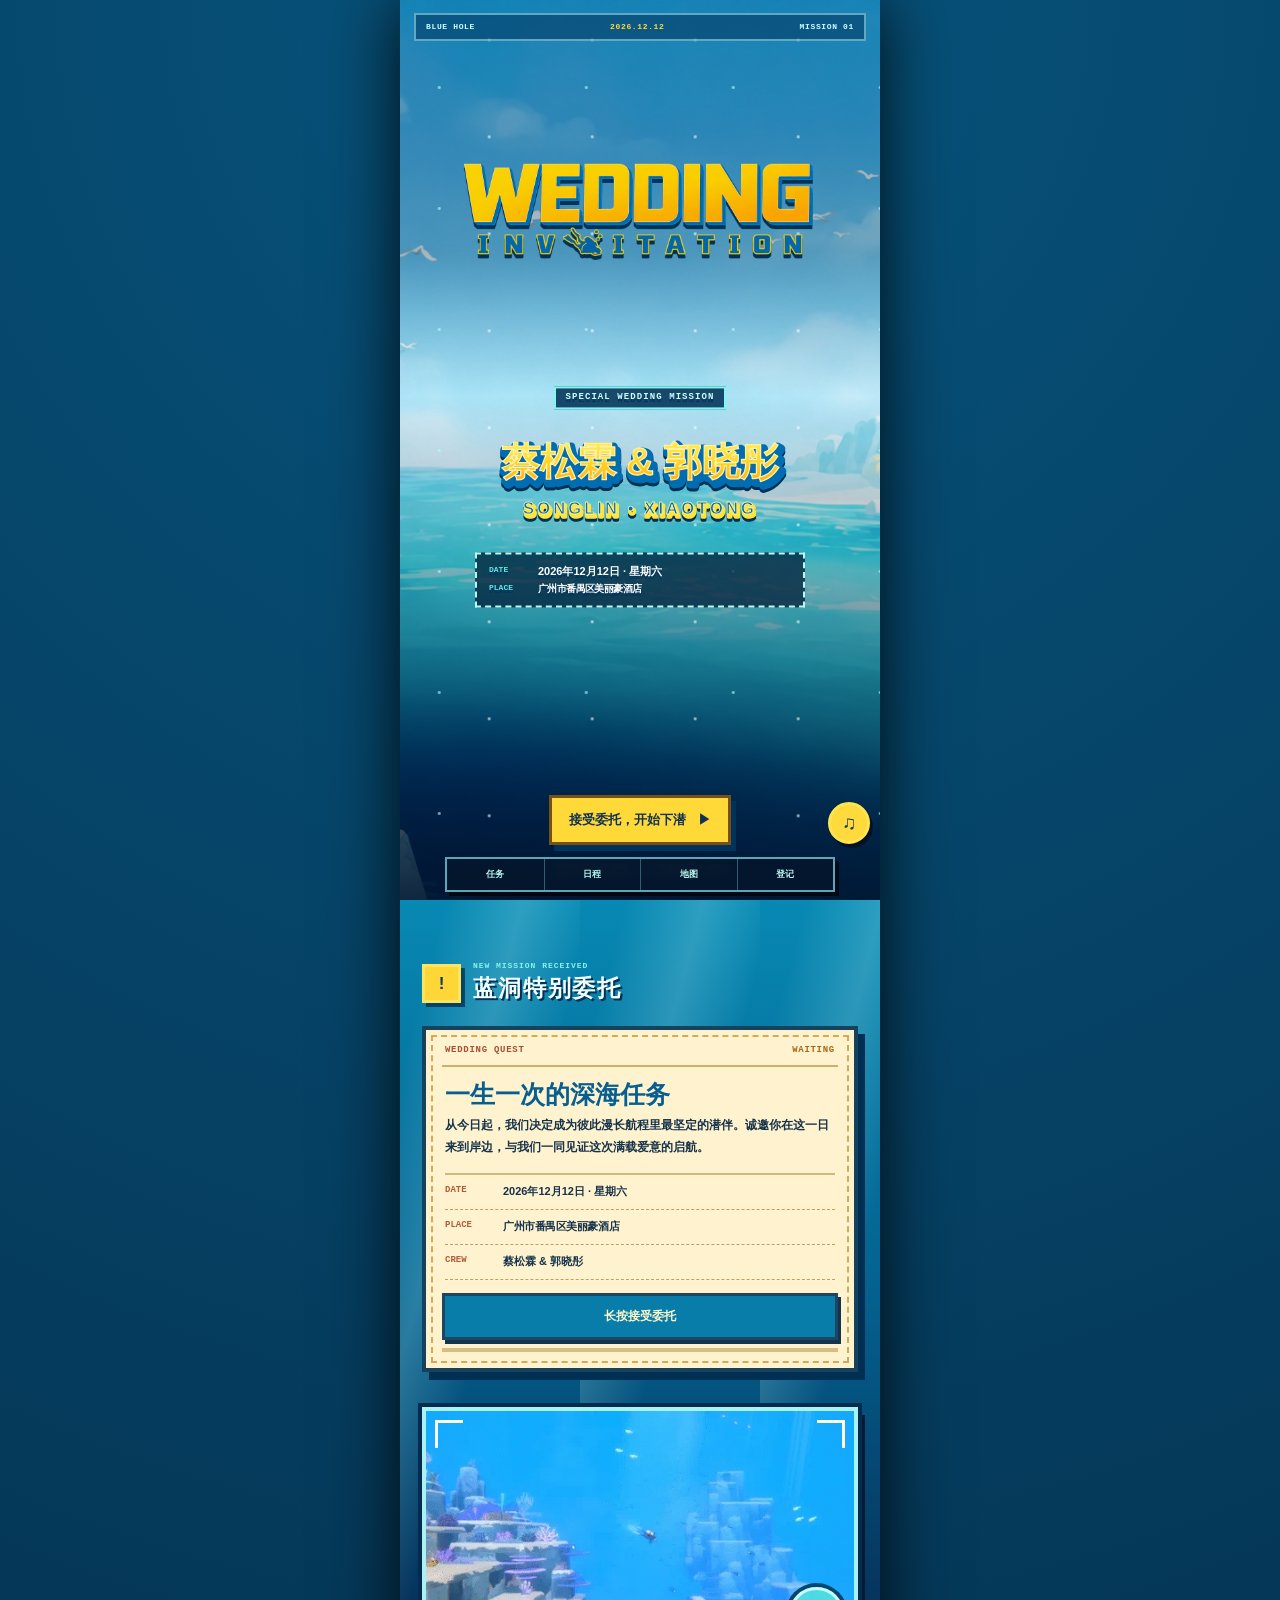
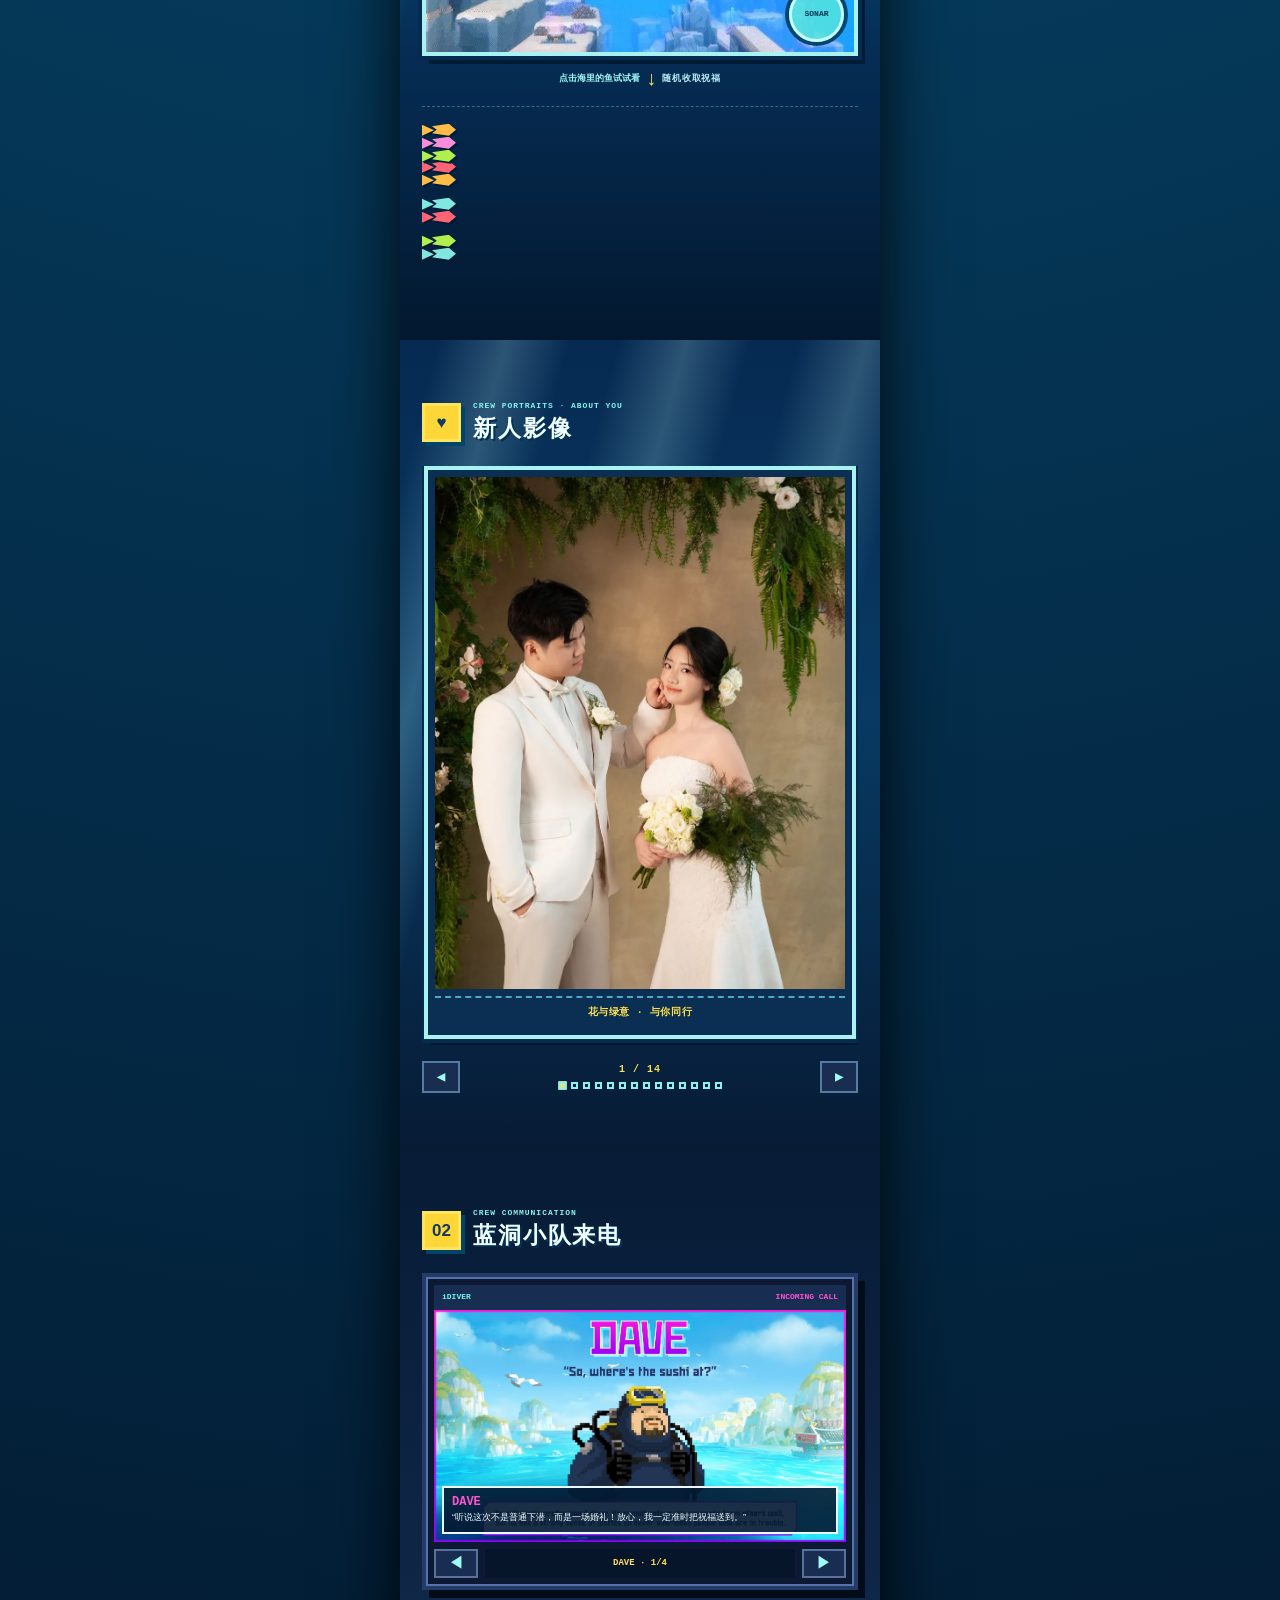
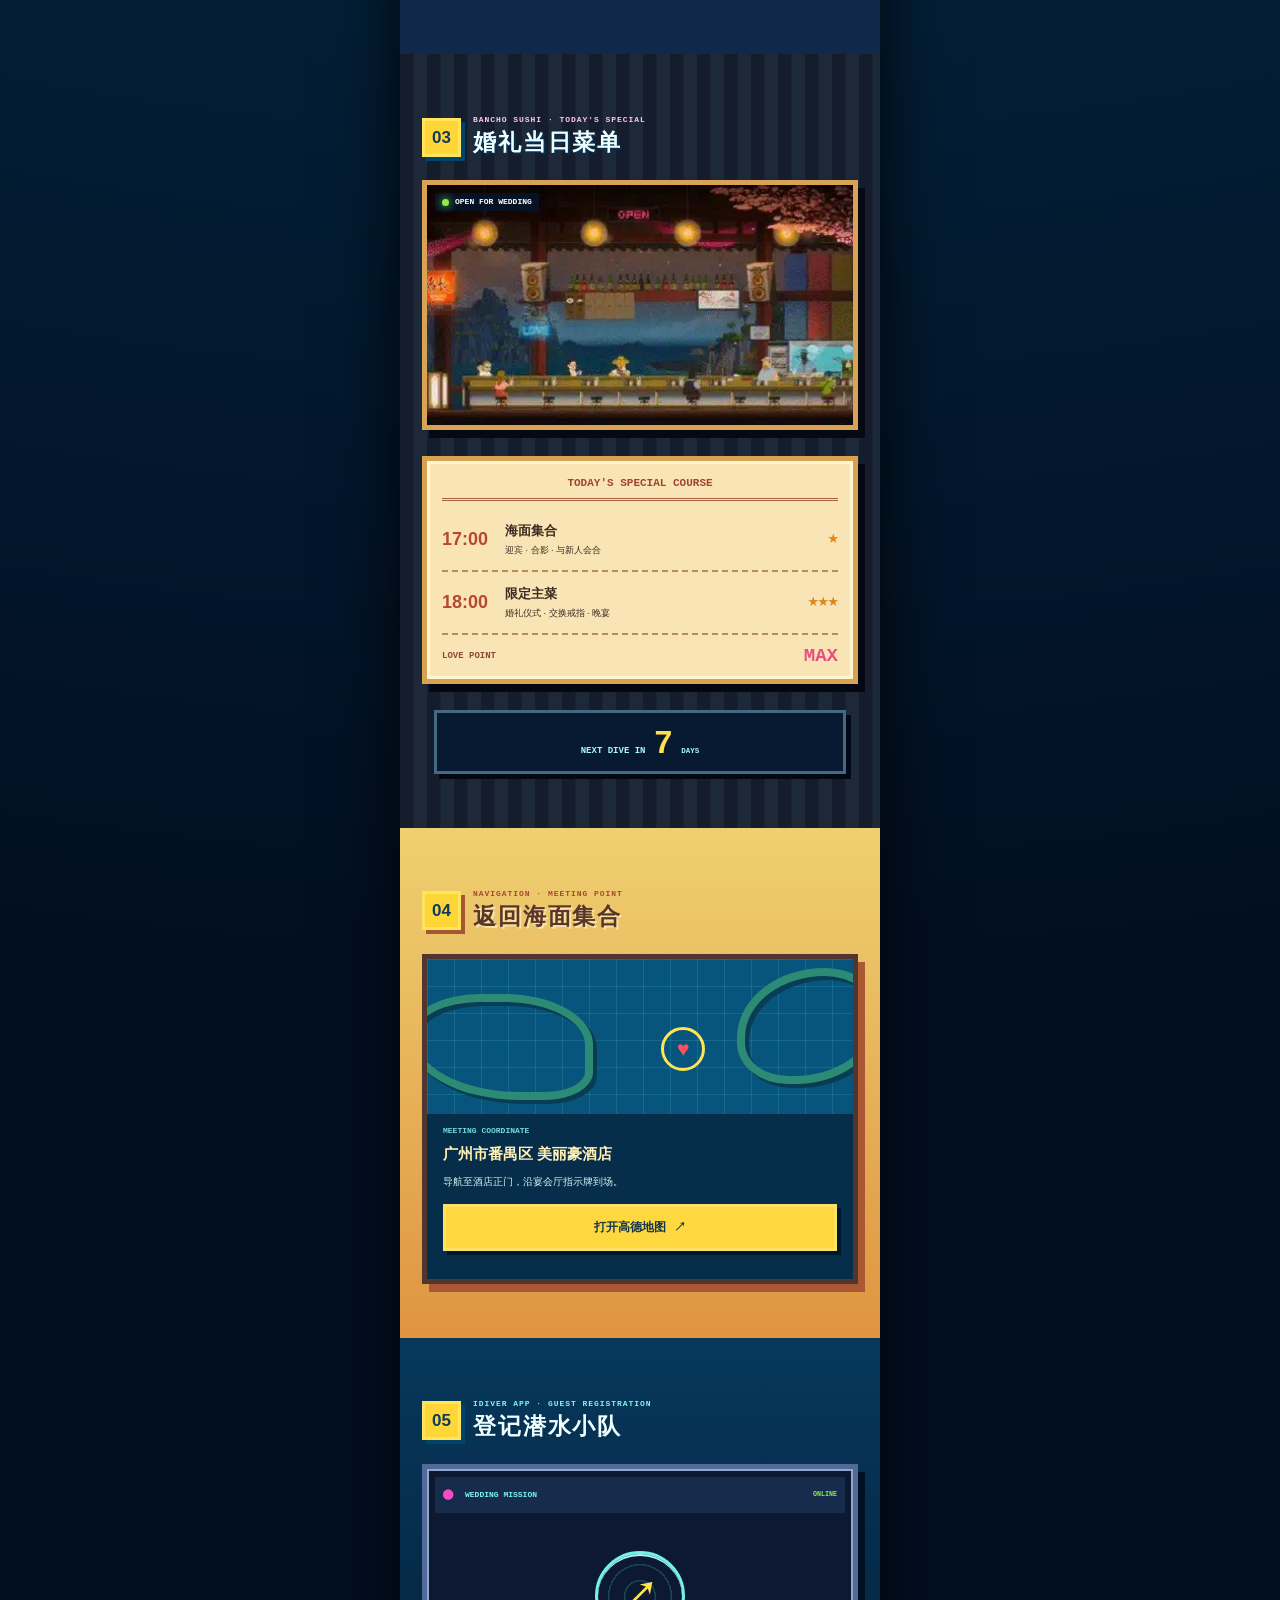
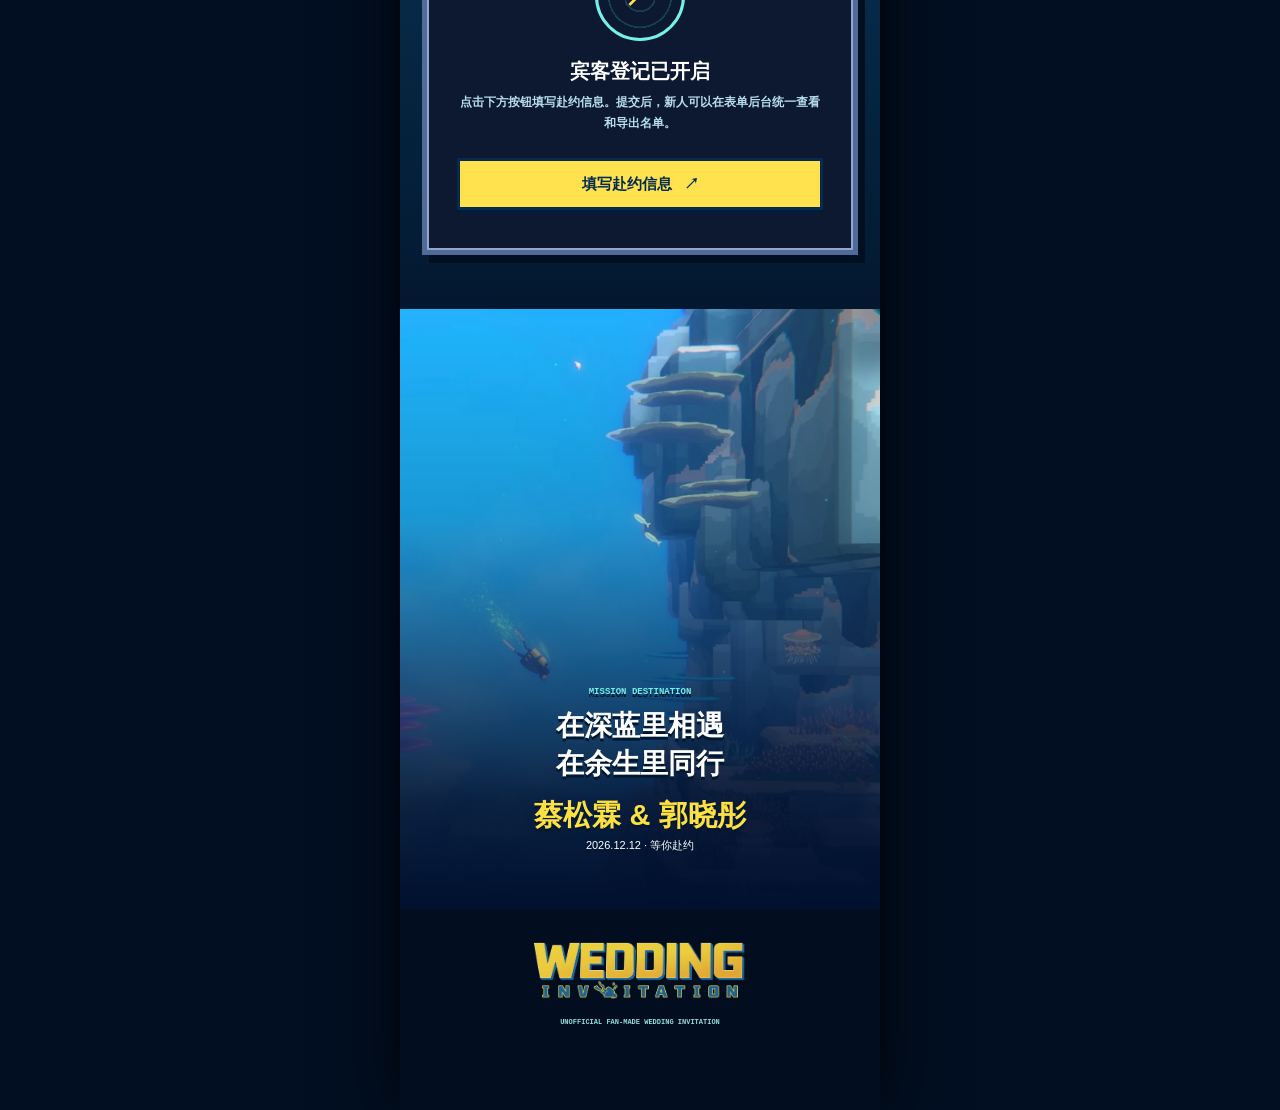
==== commit aaca7222: "fix: 删除相册中新人不满意的首张照片，相册调整为 14 张" ====
--- a/index.html
+++ b/index.html
@@ -68,7 +68,6 @@
         <header class="section-title reveal"><span>♥</span><div><p>CREW PORTRAITS · ABOUT YOU</p><h2>新人影像</h2></div></header>
         <div class="album-frame reveal">
           <div class="album-track" id="album-track" role="region" aria-label="新人照片，可左右滑动" tabindex="0">
-            <figure class="album-slide" style="--photo-position:center 22%"><img src="./assets/couple-portrait.jpg" alt="蔡松霖与郭晓彤的近景婚纱合影" decoding="async" /><figcaption>蔡松霖 &amp; 郭晓彤 · 2026.12.12</figcaption></figure>
             <figure class="album-slide" style="--photo-position:center 25%"><img src="./assets/couple-bouquet.jpg" alt="蔡松霖与郭晓彤手持捧花的室内合影" decoding="async" /><figcaption>花与绿意 · 与你同行</figcaption></figure>
             <figure class="album-slide" style="--photo-position:center 35%"><img src="./assets/couple-chapel.jpg" alt="蔡松霖与郭晓彤在白色教堂布景前的婚纱照" decoding="async" /><figcaption>白色教堂 · 一生一次</figcaption></figure>
             <figure class="album-slide" style="--photo-position:center 25%"><img src="./assets/couple-standing.jpg" alt="蔡松霖与郭晓彤并肩而立的婚纱照" decoding="async" /><figcaption>并肩 · 等你赴约</figcaption></figure>
@@ -87,7 +86,7 @@
         </div>
         <div class="album-controls reveal">
           <button class="album-arrow album-prev" type="button" data-album="prev" aria-label="上一张照片">◀</button>
-          <div><output id="album-index" aria-live="polite">1 / 15</output><div class="album-dots" id="album-dots" aria-hidden="true"></div></div>
+          <div><output id="album-index" aria-live="polite">1 / 14</output><div class="album-dots" id="album-dots" aria-hidden="true"></div></div>
           <button class="album-arrow album-next" type="button" data-album="next" aria-label="下一张照片">▶</button>
         </div>
       </section>
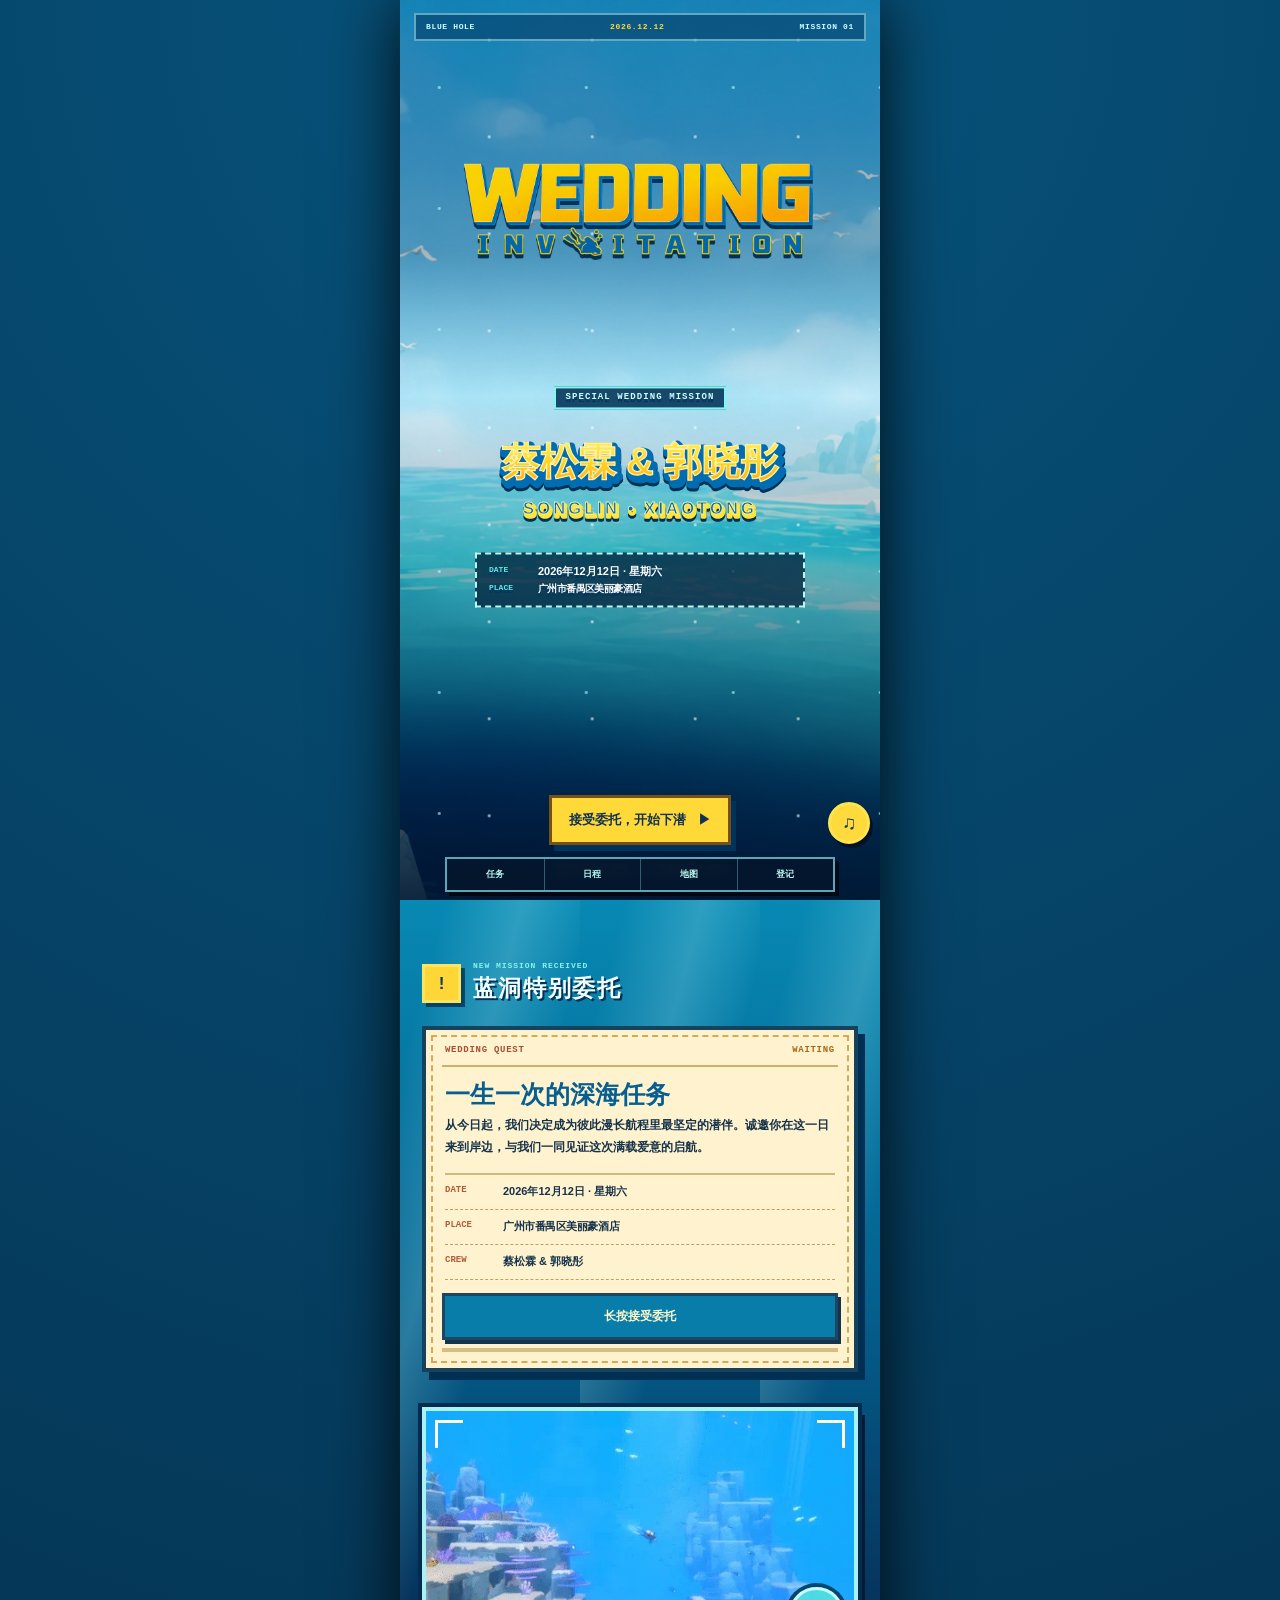
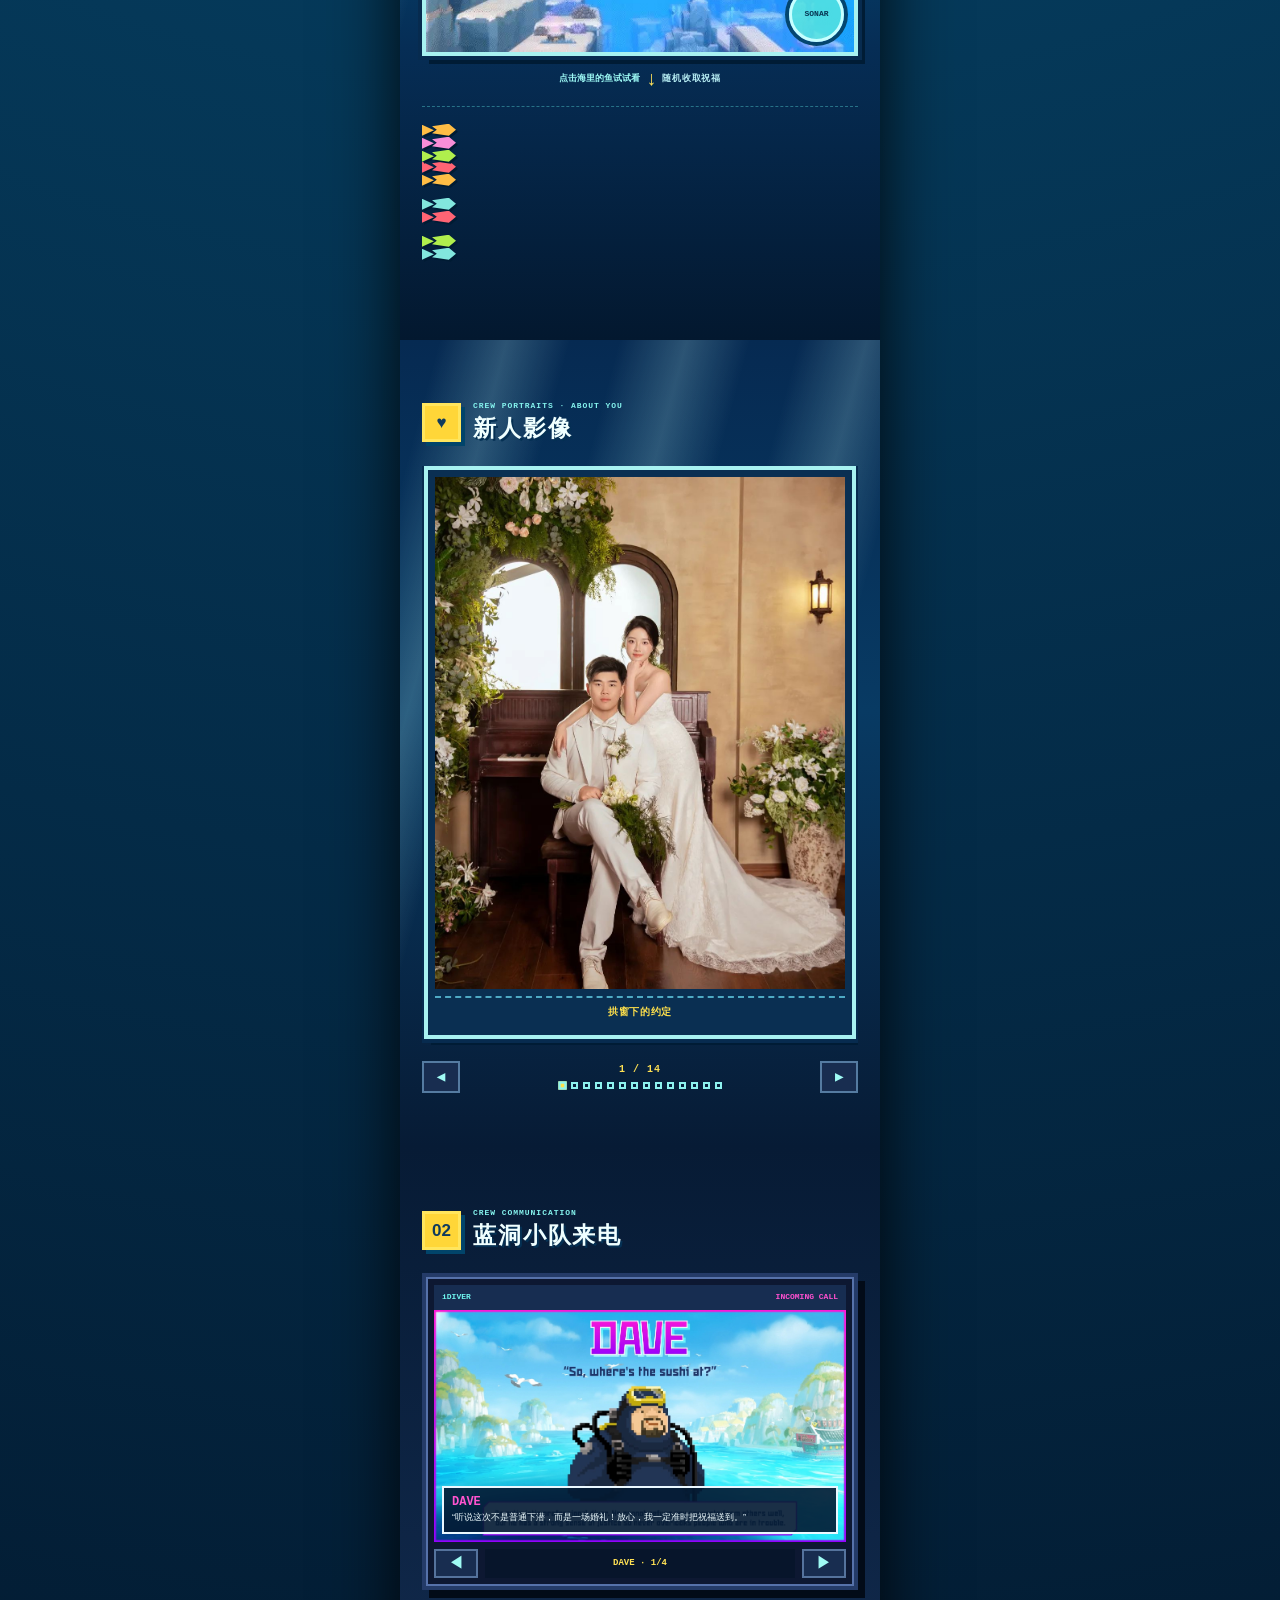
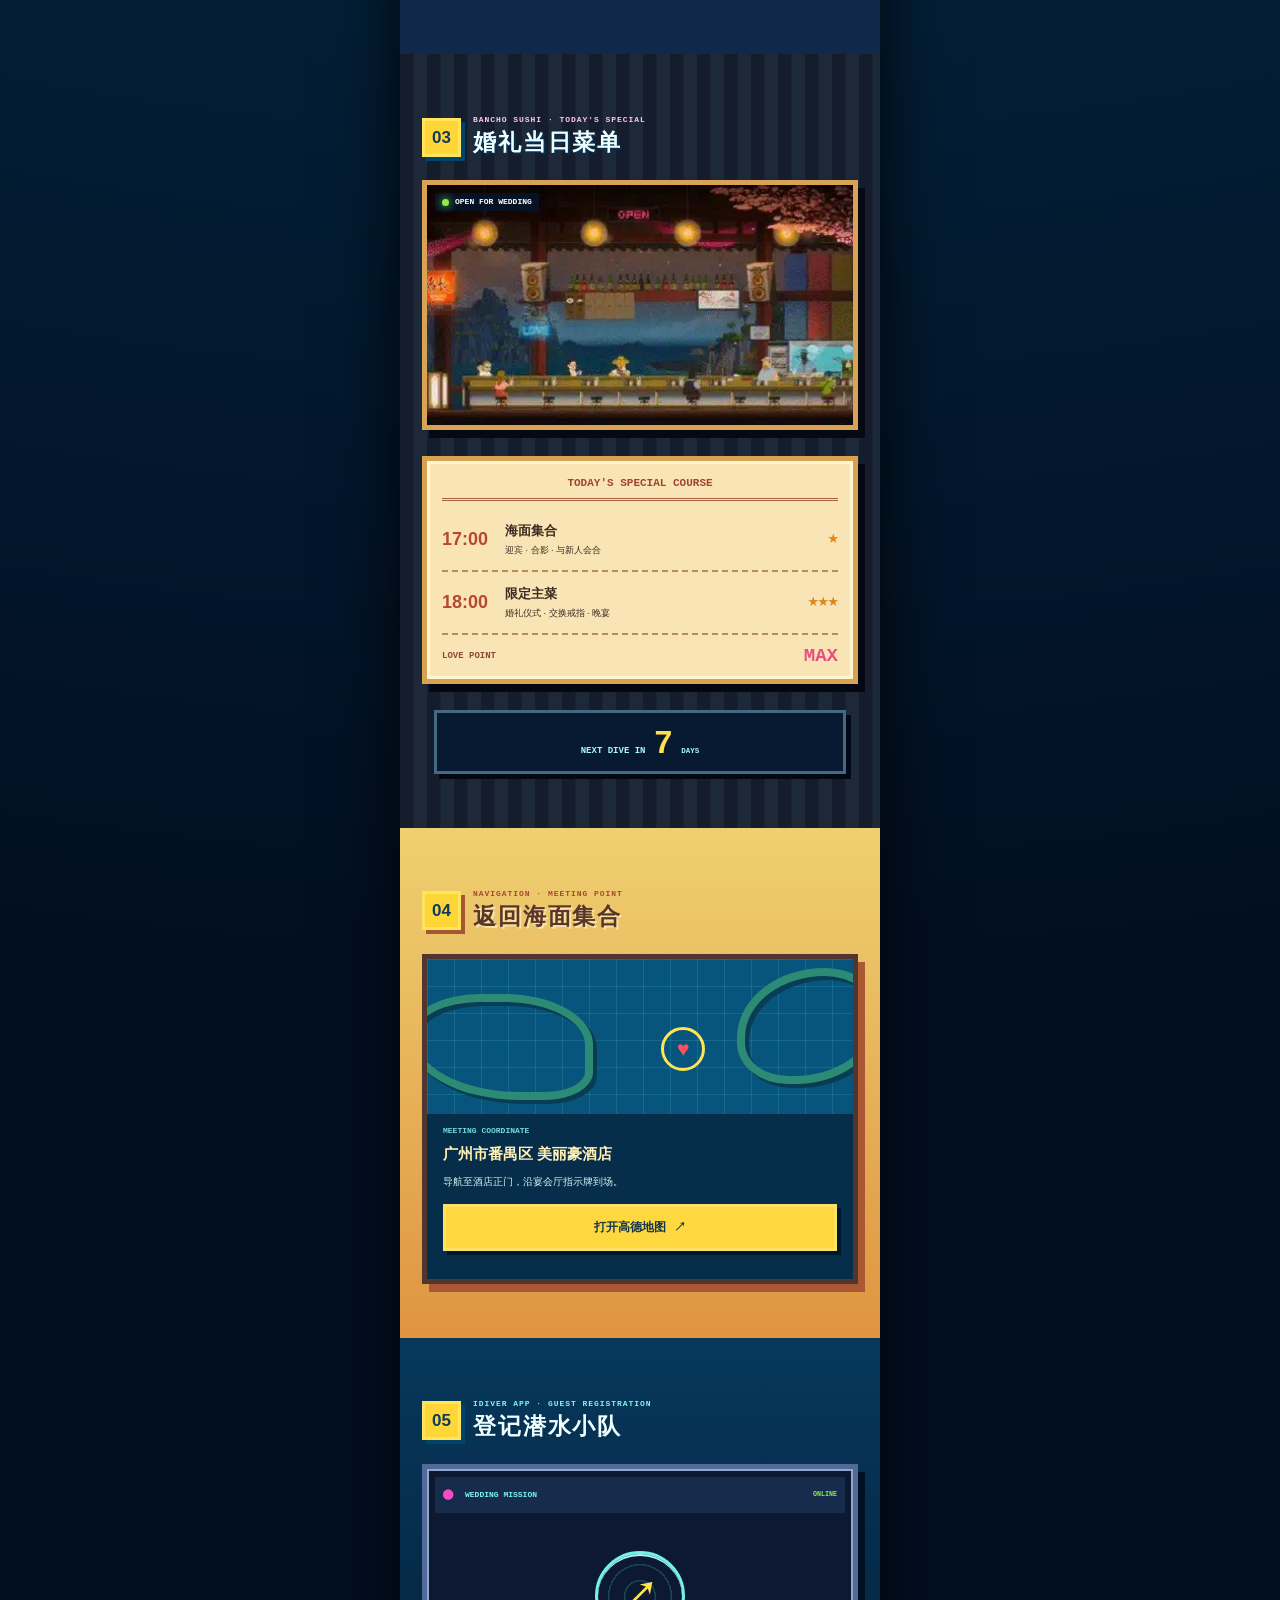
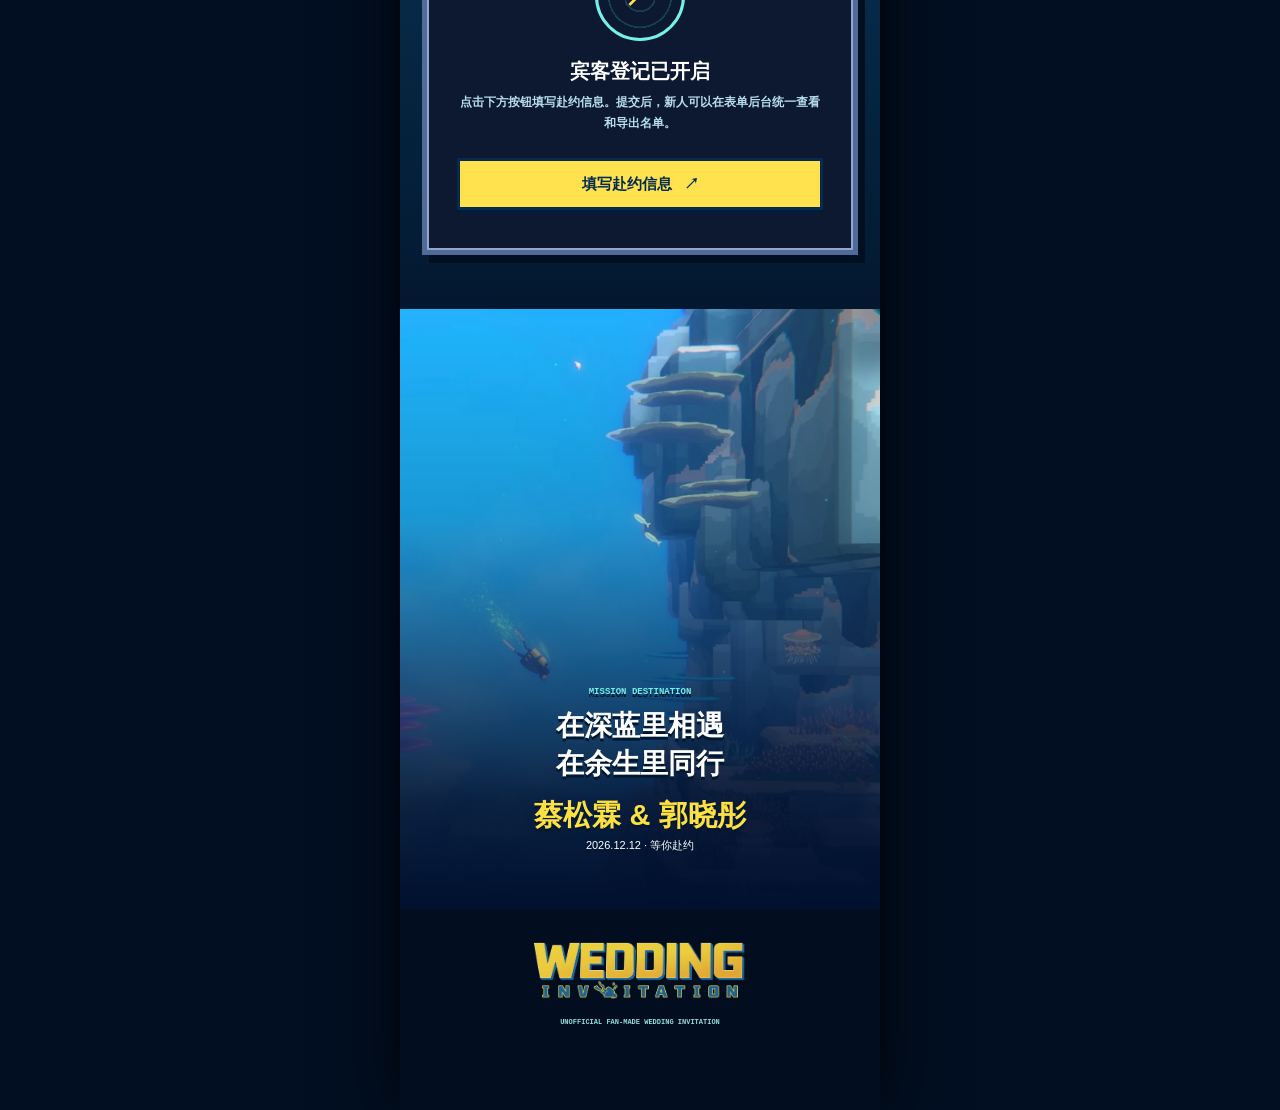
==== commit b354779c: "style: 相册首图调整为「拱窗下的约定」，其余顺序不变" ====
--- a/index.html
+++ b/index.html
@@ -68,10 +68,10 @@
         <header class="section-title reveal"><span>♥</span><div><p>CREW PORTRAITS · ABOUT YOU</p><h2>新人影像</h2></div></header>
         <div class="album-frame reveal">
           <div class="album-track" id="album-track" role="region" aria-label="新人照片，可左右滑动" tabindex="0">
+            <figure class="album-slide" style="--photo-position:center 25%"><img src="./assets/couple-arch-lean.jpg" alt="蔡松霖与郭晓彤在双拱窗前相依的婚纱照" decoding="async" /><figcaption>拱窗下的约定</figcaption></figure>
             <figure class="album-slide" style="--photo-position:center 25%"><img src="./assets/couple-bouquet.jpg" alt="蔡松霖与郭晓彤手持捧花的室内合影" decoding="async" /><figcaption>花与绿意 · 与你同行</figcaption></figure>
             <figure class="album-slide" style="--photo-position:center 35%"><img src="./assets/couple-chapel.jpg" alt="蔡松霖与郭晓彤在白色教堂布景前的婚纱照" decoding="async" /><figcaption>白色教堂 · 一生一次</figcaption></figure>
             <figure class="album-slide" style="--photo-position:center 25%"><img src="./assets/couple-standing.jpg" alt="蔡松霖与郭晓彤并肩而立的婚纱照" decoding="async" /><figcaption>并肩 · 等你赴约</figcaption></figure>
-            <figure class="album-slide" style="--photo-position:center 25%"><img src="./assets/couple-arch-lean.jpg" alt="蔡松霖与郭晓彤在双拱窗前相依的婚纱照" decoding="async" /><figcaption>拱窗下的约定</figcaption></figure>
             <figure class="album-slide" style="--photo-position:center 42%"><img src="./assets/couple-clocktower-far.jpg" alt="蔡松霖与郭晓彤牵手走过钟楼前的远景婚纱照" decoding="async" /><figcaption>钟楼前 · 牵手走过</figcaption></figure>
             <figure class="album-slide" style="--photo-position:center 35%"><img src="./assets/couple-clocktower.jpg" alt="蔡松霖与郭晓彤在钟楼建筑前的婚纱照" decoding="async" /><figcaption>钟楼前 · 定格此刻</figcaption></figure>
             <figure class="album-slide" style="--photo-position:center 25%"><img src="./assets/couple-arch-seated.jpg" alt="蔡松霖与郭晓彤坐在双拱窗长椅上的婚纱照" decoding="async" /><figcaption>长椅上的午后</figcaption></figure>
